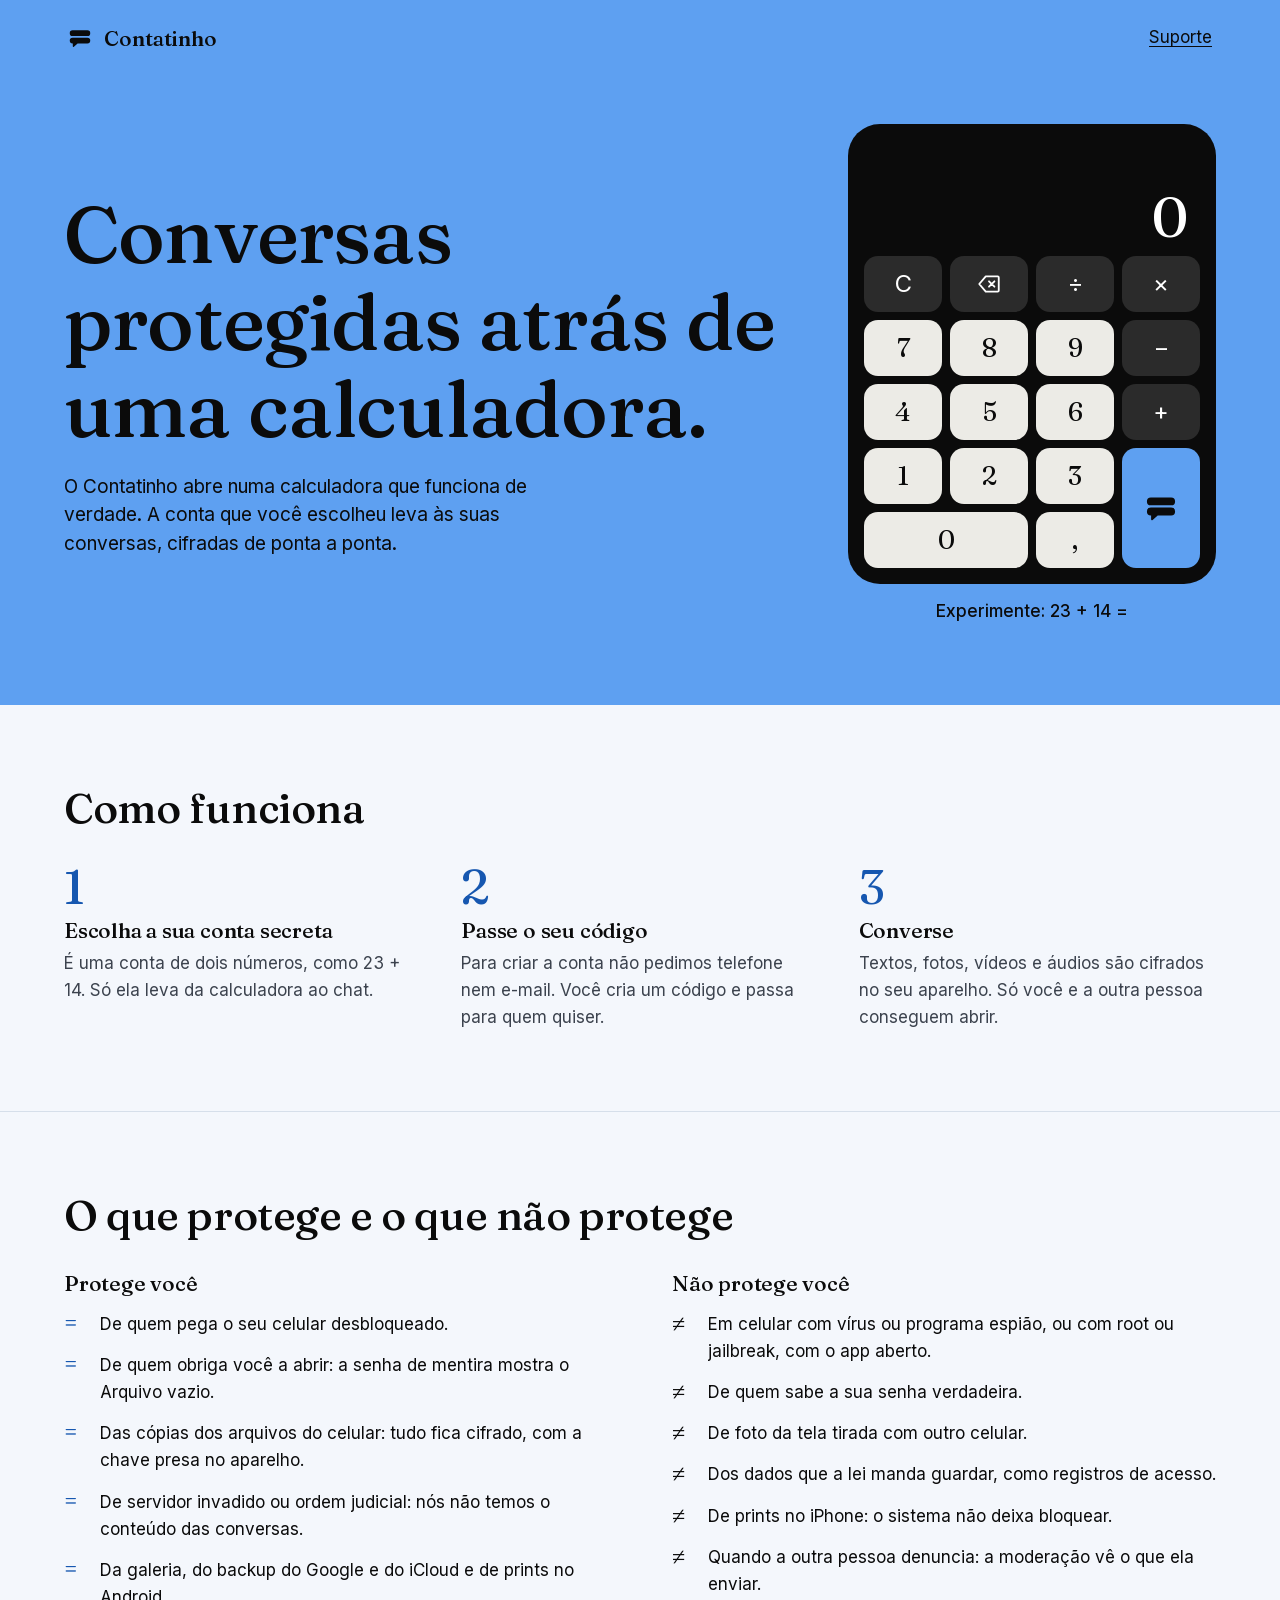
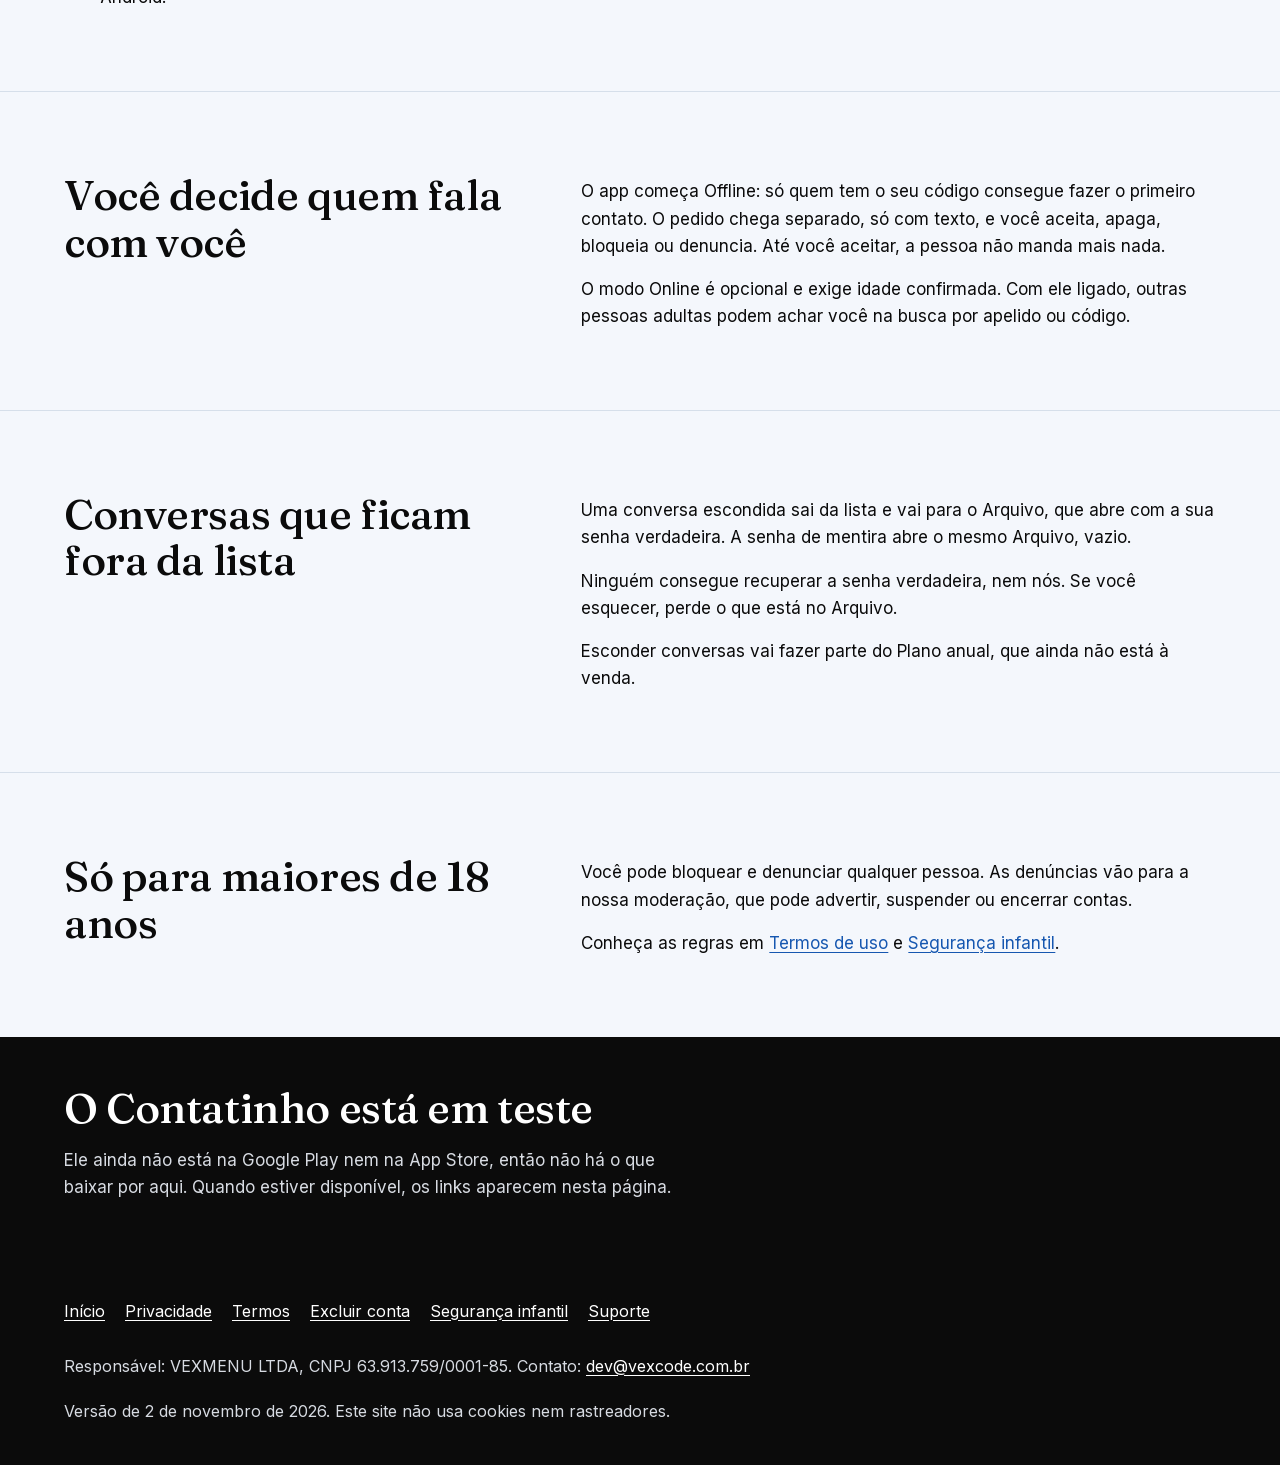
==== index.html @ 7e6dd8ae "Site do Contatinho" ====
<!doctype html>
<html lang="pt-BR">
<head>
<meta charset="utf-8">
<meta http-equiv="Content-Security-Policy" content="default-src 'none'; img-src 'self'; style-src 'self'; script-src 'self'; font-src 'self'; base-uri 'none'; form-action 'none'">
<meta name="viewport" content="width=device-width, initial-scale=1">
<title>Contatinho: conversas protegidas atrás de uma calculadora</title>
<meta name="description" content="App de mensagens para maiores de 18 anos, com criptografia de ponta a ponta, que abre numa calculadora. Em teste.">
<link rel="canonical" href="https://contatinho.app/">
<meta name="theme-color" content="#5ea0f1">
<link rel="icon" href="favicon.svg" type="image/svg+xml">
<link rel="apple-touch-icon" href="icone-180.png">
<link rel="stylesheet" href="estilo.css">
<script src="calculadora.js" defer></script>
</head>
<body>
<a class="pular" href="#conteudo">Pular para o conteúdo</a>
<header class="topo abertura">
<div class="miolo">
<a class="marca" href="index.html" aria-label="Contatinho, início"><svg viewBox="0 0 100 100" aria-hidden="true" focusable="false"><path fill="currentColor" d="M27 26h46a9 9 0 0 1 0 18H27a9 9 0 0 1 0-18Zm0 23h46a9 9 0 0 1 0 18H42.5L31 77c-1.900 1.700-3.500.800-3.500-1.500V67H27a9 9 0 0 1 0-18Z"/></svg><span>Contatinho</span></a>
<nav aria-label="Principal"><a href="suporte.html">Suporte</a></nav>
</div>
</header>
<main id="conteudo">
<section class="abertura">
  <div class="miolo abertura-grade">
    <div class="abertura-texto">
      <h1>Conversas protegidas atrás de uma calculadora.</h1>
      <p>O Contatinho abre numa calculadora que funciona de verdade. A conta que você escolheu leva às suas conversas, cifradas de ponta a ponta.</p>
    </div>
    <div>
      <div class="calc" data-calc role="group" aria-label="Calculadora de demonstração">
        <div class="calc-visor">
          <span class="calc-conta" aria-hidden="true"></span>
          <output aria-live="polite">0</output>
        </div>
        <div class="calc-teclas">
          <button class="tecla tecla--op" type="button" data-k="c" aria-label="Limpar">C</button>
          <button class="tecla tecla--op" type="button" data-k="apagar" aria-label="Apagar"><svg viewBox="0 0 24 24" aria-hidden="true" focusable="false"><path fill="none" stroke="currentColor" stroke-width="1.7" stroke-linejoin="round" stroke-linecap="round" d="M9 5h11a1 1 0 0 1 1 1v12a1 1 0 0 1-1 1H9l-6-7zM12 9.500l5 5M17 9.500l-5 5"/></svg></button>
          <button class="tecla tecla--op" type="button" data-k="/" aria-label="Dividir">÷</button>
          <button class="tecla tecla--op" type="button" data-k="*" aria-label="Multiplicar">×</button>
          <button class="tecla" type="button" data-k="7">7</button>
          <button class="tecla" type="button" data-k="8">8</button>
          <button class="tecla" type="button" data-k="9">9</button>
          <button class="tecla tecla--op" type="button" data-k="-" aria-label="Menos">−</button>
          <button class="tecla" type="button" data-k="4">4</button>
          <button class="tecla" type="button" data-k="5">5</button>
          <button class="tecla" type="button" data-k="6">6</button>
          <button class="tecla tecla--op" type="button" data-k="+" aria-label="Mais">+</button>
          <button class="tecla" type="button" data-k="1">1</button>
          <button class="tecla" type="button" data-k="2">2</button>
          <button class="tecla" type="button" data-k="3">3</button>
          <button class="tecla tecla--igual" type="button" data-k="=" aria-label="Igual"><svg viewBox="0 0 100 100" aria-hidden="true" focusable="false"><path fill="currentColor" d="M27 26h46a9 9 0 0 1 0 18H27a9 9 0 0 1 0-18Zm0 23h46a9 9 0 0 1 0 18H42.5L31 77c-1.900 1.700-3.500.800-3.500-1.500V67H27a9 9 0 0 1 0-18Z"/></svg></button>
          <button class="tecla tecla--zero" type="button" data-k="0">0</button>
          <button class="tecla" type="button" data-k="." aria-label="Vírgula">,</button>
        </div>
        <div class="calc-aberta" hidden>
          <h2>Abriu.</h2>
          <p class="balao">A conta certa leva às conversas.</p>
          <p class="balao balao--cauda">No app, quem escolhe a conta é você.</p>
          <button class="botao-claro" type="button" data-voltar>Voltar à calculadora</button>
        </div>
      </div>
      <p class="calc-dica">Experimente: 23 + 14 =</p>
      <noscript><p class="calc-sem-js">A demonstração precisa de JavaScript. O resto do site funciona sem ele.</p></noscript>
    </div>
  </div>
</section>

<section class="secao" aria-labelledby="como">
  <div class="miolo">
    <h2 id="como">Como funciona</h2>
    <ol class="passos">
      <li><h3>Escolha a sua conta secreta</h3><p>É uma conta de dois números, como 23 + 14. Só ela leva da calculadora ao chat.</p></li>
      <li><h3>Passe o seu código</h3><p>Para criar a conta não pedimos telefone nem e-mail. Você cria um código e passa para quem quiser.</p></li>
      <li><h3>Converse</h3><p>Textos, fotos, vídeos e áudios são cifrados no seu aparelho. Só você e a outra pessoa conseguem abrir.</p></li>
    </ol>
  </div>
</section>

<section class="secao" aria-labelledby="protege">
  <div class="miolo">
    <h2 id="protege">O que protege e o que não protege</h2>
    <div class="sinais">
      <div>
        <h3>Protege você</h3>
        <ul>
          <li><span class="sinal" aria-hidden="true">=</span><span>De quem pega o seu celular desbloqueado.</span></li>
          <li><span class="sinal" aria-hidden="true">=</span><span>De quem obriga você a abrir: a senha de mentira mostra o Arquivo vazio.</span></li>
          <li><span class="sinal" aria-hidden="true">=</span><span>Das cópias dos arquivos do celular: tudo fica cifrado, com a chave presa no aparelho.</span></li>
          <li><span class="sinal" aria-hidden="true">=</span><span>De servidor invadido ou ordem judicial: nós não temos o conteúdo das conversas.</span></li>
          <li><span class="sinal" aria-hidden="true">=</span><span>Da galeria, do backup do Google e do iCloud e de prints no Android.</span></li>
        </ul>
      </div>
      <div class="nao">
        <h3>Não protege você</h3>
        <ul>
          <li><span class="sinal" aria-hidden="true">≠</span><span>Em celular com vírus ou programa espião, ou com root ou jailbreak, com o app aberto.</span></li>
          <li><span class="sinal" aria-hidden="true">≠</span><span>De quem sabe a sua senha verdadeira.</span></li>
          <li><span class="sinal" aria-hidden="true">≠</span><span>De foto da tela tirada com outro celular.</span></li>
          <li><span class="sinal" aria-hidden="true">≠</span><span>Dos dados que a lei manda guardar, como registros de acesso.</span></li>
          <li><span class="sinal" aria-hidden="true">≠</span><span>De prints no iPhone: o sistema não deixa bloquear.</span></li>
          <li><span class="sinal" aria-hidden="true">≠</span><span>Quando a outra pessoa denuncia: a moderação vê o que ela enviar.</span></li>
        </ul>
      </div>
    </div>
  </div>
</section>

<section class="secao secao--lado" aria-labelledby="quem">
  <div class="miolo">
    <h2 id="quem">Você decide quem fala com você</h2>
    <div class="secao-texto">
      <p>O app começa Offline: só quem tem o seu código consegue fazer o primeiro contato. O pedido chega separado, só com texto, e você aceita, apaga, bloqueia ou denuncia. Até você aceitar, a pessoa não manda mais nada.</p>
      <p>O modo Online é opcional e exige idade confirmada. Com ele ligado, outras pessoas adultas podem achar você na busca por apelido ou código.</p>
    </div>
  </div>
</section>

<section class="secao secao--lado" aria-labelledby="esconder">
  <div class="miolo">
    <h2 id="esconder">Conversas que ficam fora da lista</h2>
    <div class="secao-texto">
      <p>Uma conversa escondida sai da lista e vai para o Arquivo, que abre com a sua senha verdadeira. A senha de mentira abre o mesmo Arquivo, vazio.</p>
      <p>Ninguém consegue recuperar a senha verdadeira, nem nós. Se você esquecer, perde o que está no Arquivo.</p>
      <p>Esconder conversas vai fazer parte do Plano anual, que ainda não está à venda.</p>
    </div>
  </div>
</section>

<section class="secao secao--lado" aria-labelledby="idade">
  <div class="miolo">
    <h2 id="idade">Só para maiores de 18 anos</h2>
    <div class="secao-texto">
      <p>Você pode bloquear e denunciar qualquer pessoa. As denúncias vão para a nossa moderação, que pode advertir, suspender ou encerrar contas.</p>
      <p>Conheça as regras em <a href="termos.html">Termos de uso</a> e <a href="seguranca-infantil.html">Segurança infantil</a>.</p>
    </div>
  </div>
</section>

<section class="estado" aria-labelledby="pe">
  <div class="miolo">
    <h2 id="pe">O Contatinho está em teste</h2>
    <p>Ele ainda não está na Google Play nem na App Store, então não há o que baixar por aqui. Quando estiver disponível, os links aparecem nesta página.</p>
  </div>
</section>

</main>
<footer class="rodape">
<div class="miolo">
<ul>
<li><a href="index.html">Início</a></li>
<li><a href="privacidade.html">Privacidade</a></li>
<li><a href="termos.html">Termos</a></li>
<li><a href="excluir-conta.html">Excluir conta</a></li>
<li><a href="seguranca-infantil.html">Segurança infantil</a></li>
<li><a href="suporte.html">Suporte</a></li>
</ul>
<p>Responsável: VEXMENU LTDA, CNPJ 63.913.759/0001-85. Contato: <a href="mailto:dev@vexcode.com.br">dev@vexcode.com.br</a></p>
<p>Versão de 2 de novembro de 2026. Este site não usa cookies nem rastreadores.</p>
</div>
</footer>
</body>
</html>
---- estilo.css ----
/* Contatinho: identidade própria, nascida do logo "=" que também é balão de conversa. */
@font-face{font-family:"Inter";src:url("fontes/inter.woff2") format("woff2");font-weight:100 900;font-display:swap}
@font-face{font-family:"Fraunces";src:url("fontes/fraunces.woff2") format("woff2");font-weight:400 700;font-display:swap}

:root{
  --azul:#5ea0f1;
  --azul-fundo:#dceafb;
  --azul-link:#1657b0;
  --tinta:#0b0b0b;
  --tinta-2:#3c434e;
  --papel:#f4f7fc;
  --tecla:#ecebe6;
  --medida:40rem;
  --largura:72rem;
  --gutter:1rem;
  color-scheme:light;
}
@media (min-width:48rem){:root{--gutter:2rem}}

*{box-sizing:border-box}
html{-webkit-text-size-adjust:100%;scroll-behavior:smooth}
@media (prefers-reduced-motion:reduce){html{scroll-behavior:auto}}
body{margin:0;background:var(--papel);color:var(--tinta);font:400 1.0625rem/1.6 "Inter",system-ui,sans-serif;overflow-wrap:break-word}
h1,h2,h3{font-family:"Fraunces",Georgia,serif;font-weight:500;line-height:1.1;letter-spacing:-.01em;margin:0}
h1{font-size:clamp(2.5rem,6.2vw,5.25rem)}
h2{font-size:clamp(1.75rem,3.6vw,2.625rem)}
h3{font-size:1.3125rem;line-height:1.25}
p{margin:0}
a{color:var(--azul-link);text-underline-offset:.16em}
a:hover{color:var(--tinta)}
:focus-visible{outline:3px solid var(--tinta);outline-offset:2px;border-radius:4px}
.pular{position:absolute;left:var(--gutter);top:-4rem;background:var(--tinta);color:#fff;padding:.625rem 1rem;border-radius:8px;z-index:9}
.pular:focus{top:.5rem;color:#fff}
.miolo{width:100%;max-width:calc(var(--largura) + 2*var(--gutter));margin-inline:auto;padding-inline:var(--gutter)}

/* Topo */
.topo{padding-block:1rem}
.topo .miolo{display:flex;align-items:center;justify-content:space-between;gap:1rem}
.marca{display:inline-flex;align-items:center;gap:.5rem;color:inherit;text-decoration:none;font:500 1.3125rem/1 "Fraunces",Georgia,serif;min-height:44px}
.marca:hover{color:inherit}
.marca svg{width:2rem;height:2rem;flex:none;color:var(--azul)}
.abertura .marca svg{color:var(--tinta)}
.topo nav a{color:inherit;display:inline-flex;align-items:center;min-height:44px;padding-inline:.25rem}

/* Abertura */
.abertura{background:var(--azul)}
.abertura-grade{display:grid;gap:2rem;padding-block:1rem 3rem}
.abertura-texto{display:grid;gap:1.25rem;align-content:center}
.abertura-texto p{max-width:32rem;font-size:1.1875rem;line-height:1.5}
@media (min-width:60rem){
  .abertura-grade{grid-template-columns:minmax(0,1fr) 23rem;gap:4rem;padding-block:3rem 5rem}
}

/* Calculadora */
.calc{position:relative;width:100%;max-width:23rem;margin-inline:auto;background:var(--tinta);color:#fff;border-radius:2rem;padding:1rem;overflow:hidden}
.calc-visor{display:grid;justify-items:end;align-content:end;min-height:7.25rem;padding:.5rem .75rem}
.calc-conta{min-height:1.5rem;color:#b9c0cb;font-size:1rem}
.calc-visor output{font:400 3.5rem/1.1 "Fraunces",Georgia,serif;font-variant-numeric:lining-nums;max-width:100%;overflow:hidden;white-space:nowrap}
.calc-teclas{display:grid;grid-template-columns:repeat(4,1fr);gap:.5rem}
.tecla{appearance:none;border:0;border-radius:.875rem;min-height:3.5rem;background:var(--tecla);color:var(--tinta);font:400 1.625rem/1 "Fraunces",Georgia,serif;font-variant-numeric:lining-nums;cursor:pointer;touch-action:manipulation}
.tecla:hover{background:#fff}
.tecla:active{transform:scale(.96)}
.tecla--op{background:#2b2b2b;color:#fff;font:400 1.5rem/1 "Inter",sans-serif}
.tecla--op svg{width:1.625rem;height:1.625rem;display:block;margin-inline:auto}
.tecla--op:hover{background:#3a3a3a}
.tecla--zero{grid-column:span 2}
.tecla--igual{grid-column:4;grid-row:4/6;background:var(--azul);display:grid;place-items:center}
.tecla--igual:hover{background:#7ab2f5}
.tecla--igual svg{width:2.75rem;height:2.75rem}
.calc :focus-visible{outline-color:#fff}
.calc-dica{margin-top:.875rem;text-align:center;font-weight:500}
html:not(.com-js) .calc-dica{display:none}
.calc-sem-js{margin-top:.875rem;text-align:center}

.calc-aberta{position:absolute;inset:0;background:var(--tinta);padding:1.25rem;display:flex;flex-direction:column;justify-content:flex-end;gap:.75rem}
.calc-aberta[hidden]{display:none}
.calc-aberta h2{font-size:2.25rem;color:#fff;margin-bottom:auto}
.balao{background:var(--azul);color:var(--tinta);border-radius:1.625rem;padding:.875rem 1.25rem;font-weight:500;line-height:1.35}
.balao--cauda{position:relative;margin-bottom:.875rem}
.balao--cauda::after{content:"";position:absolute;left:1.5rem;bottom:-.8rem;width:1.5rem;height:1rem;background:var(--azul);clip-path:polygon(0 0,100% 0,0 100%)}
.botao-claro{appearance:none;border:0;border-radius:.875rem;min-height:3rem;background:#fff;color:var(--tinta);font:600 1rem/1 "Inter",sans-serif;cursor:pointer}
.calc-aberta:not([hidden]) .balao{animation:surgir .28s ease-out both}
.calc-aberta:not([hidden]) .balao + .balao{animation-delay:.09s}
@keyframes surgir{from{opacity:0;transform:translateY(.75rem) scale(.96)}}
@media (prefers-reduced-motion:reduce){.calc-aberta:not([hidden]) .balao{animation:none}}

/* Seções do início */
.secao{padding-block:3.5rem}
.secao + .secao{border-top:1px solid #d6dfea}
.secao h2{max-width:24ch}
.secao-texto{display:grid;gap:1rem;max-width:var(--medida);margin-top:1.25rem}
.passos{list-style:none;margin:2rem 0 0;padding:0;display:grid;gap:2rem;counter-reset:passo}
.passos li{counter-increment:passo;display:grid;gap:.375rem;align-content:start}
.passos li::before{content:counter(passo);font:400 3rem/1 "Fraunces",Georgia,serif;font-variant-numeric:lining-nums;color:var(--azul-link)}
.passos p{color:var(--tinta-2);max-width:30rem}
.sinais{display:grid;gap:2.5rem;margin-top:2rem}
.sinais ul{list-style:none;margin:.875rem 0 0;padding:0;display:grid;gap:.875rem}
.sinais li{display:grid;grid-template-columns:1.75rem 1fr;gap:.5rem}
.sinal{font:500 1.5rem/1.1 "Fraunces",Georgia,serif;color:var(--azul-link)}
.sinais .nao .sinal{color:var(--tinta)}
@media (min-width:48rem){
  .passos{grid-template-columns:repeat(3,1fr);gap:2.5rem}
  .sinais{grid-template-columns:repeat(2,1fr);gap:4rem}
  .secao{padding-block:5rem}
}
@media (min-width:60rem){
  .secao--lado .miolo{display:grid;grid-template-columns:minmax(0,5fr) minmax(0,7fr);gap:4rem;align-items:start}
  .secao--lado .secao-texto{margin-top:.375rem}
}
.estado{background:var(--tinta);color:#fff}
.estado .miolo{padding-block:3rem;display:grid;gap:1rem}
.estado p{max-width:var(--medida);color:#d7dbe2}

/* Documentos */
.doc{padding-block:1.5rem 4rem}
.doc-cabeca{display:grid;gap:1rem;max-width:var(--medida);margin-bottom:2rem}
.doc-cabeca h1{font-size:clamp(2.25rem,5vw,3.75rem)}
.doc-data{color:var(--tinta-2);font-size:1rem}
.rascunho{position:relative;background:var(--azul-fundo);border-radius:1.25rem;padding:1rem 1.25rem;margin-bottom:.875rem}
.rascunho::after{content:"";position:absolute;left:1.5rem;bottom:-.75rem;width:1.375rem;height:.875rem;background:var(--azul-fundo);clip-path:polygon(0 0,100% 0,0 100%)}
.doc-corpo{display:grid;gap:2rem}
.indice{font-size:1rem}
.indice ol{list-style:none;margin:.5rem 0 0;padding:0;display:grid;gap:.25rem}
.indice a{display:inline-flex;min-height:2rem;align-items:center}
.indice-titulo{font-weight:600}
.texto{max-width:var(--medida);min-width:0}
.texto h2{font-size:1.625rem;margin:2.5rem 0 .75rem;line-height:1.2;scroll-margin-top:1rem}
.texto h2:first-child{margin-top:0}
.texto h3{margin:1.5rem 0 .5rem}
.texto p,.texto ul,.texto ol,.texto table{margin:0 0 1rem}
.texto ul,.texto ol{padding-left:1.25rem}
.texto li{margin-bottom:.375rem}
table{width:100%;border-collapse:collapse;font-size:1rem}
th,td{text-align:left;vertical-align:top;padding:.625rem .75rem .625rem 0;border-bottom:1px solid #d6dfea}
th{font-weight:600}
@media (max-width:39.99rem){
  thead{position:absolute;width:1px;height:1px;overflow:hidden;clip-path:inset(50%)}
  tr{display:block;padding-block:.75rem;border-bottom:1px solid #d6dfea}
  td{display:block;border:0;padding:.125rem 0}
  td::before{content:attr(data-rotulo);display:block;font-size:.875rem;font-weight:600;color:var(--tinta-2)}
}
@media (min-width:60rem){
  .doc-corpo--indice{grid-template-columns:15rem minmax(0,1fr);gap:4rem;align-items:start}
  .indice{position:sticky;top:1.5rem}
}
.perguntas{display:grid;gap:.5rem;max-width:var(--medida)}
.perguntas details{background:#fff;border-radius:.875rem;padding:0 1rem}
.perguntas summary{cursor:pointer;font-weight:600;padding-block:.875rem;min-height:44px}
.perguntas details p{padding-bottom:1rem}

/* Rodapé */
.rodape{background:var(--tinta);color:#d7dbe2;padding-block:2.5rem;font-size:1rem}
.estado + .rodape{padding-top:0}
.rodape a{color:#fff}
.rodape .miolo{display:grid;gap:1.25rem}
.rodape ul{list-style:none;margin:0;padding:0;display:flex;flex-wrap:wrap;gap:.25rem 1.25rem}
.rodape li a{display:inline-flex;align-items:center;min-height:44px}
.rodape
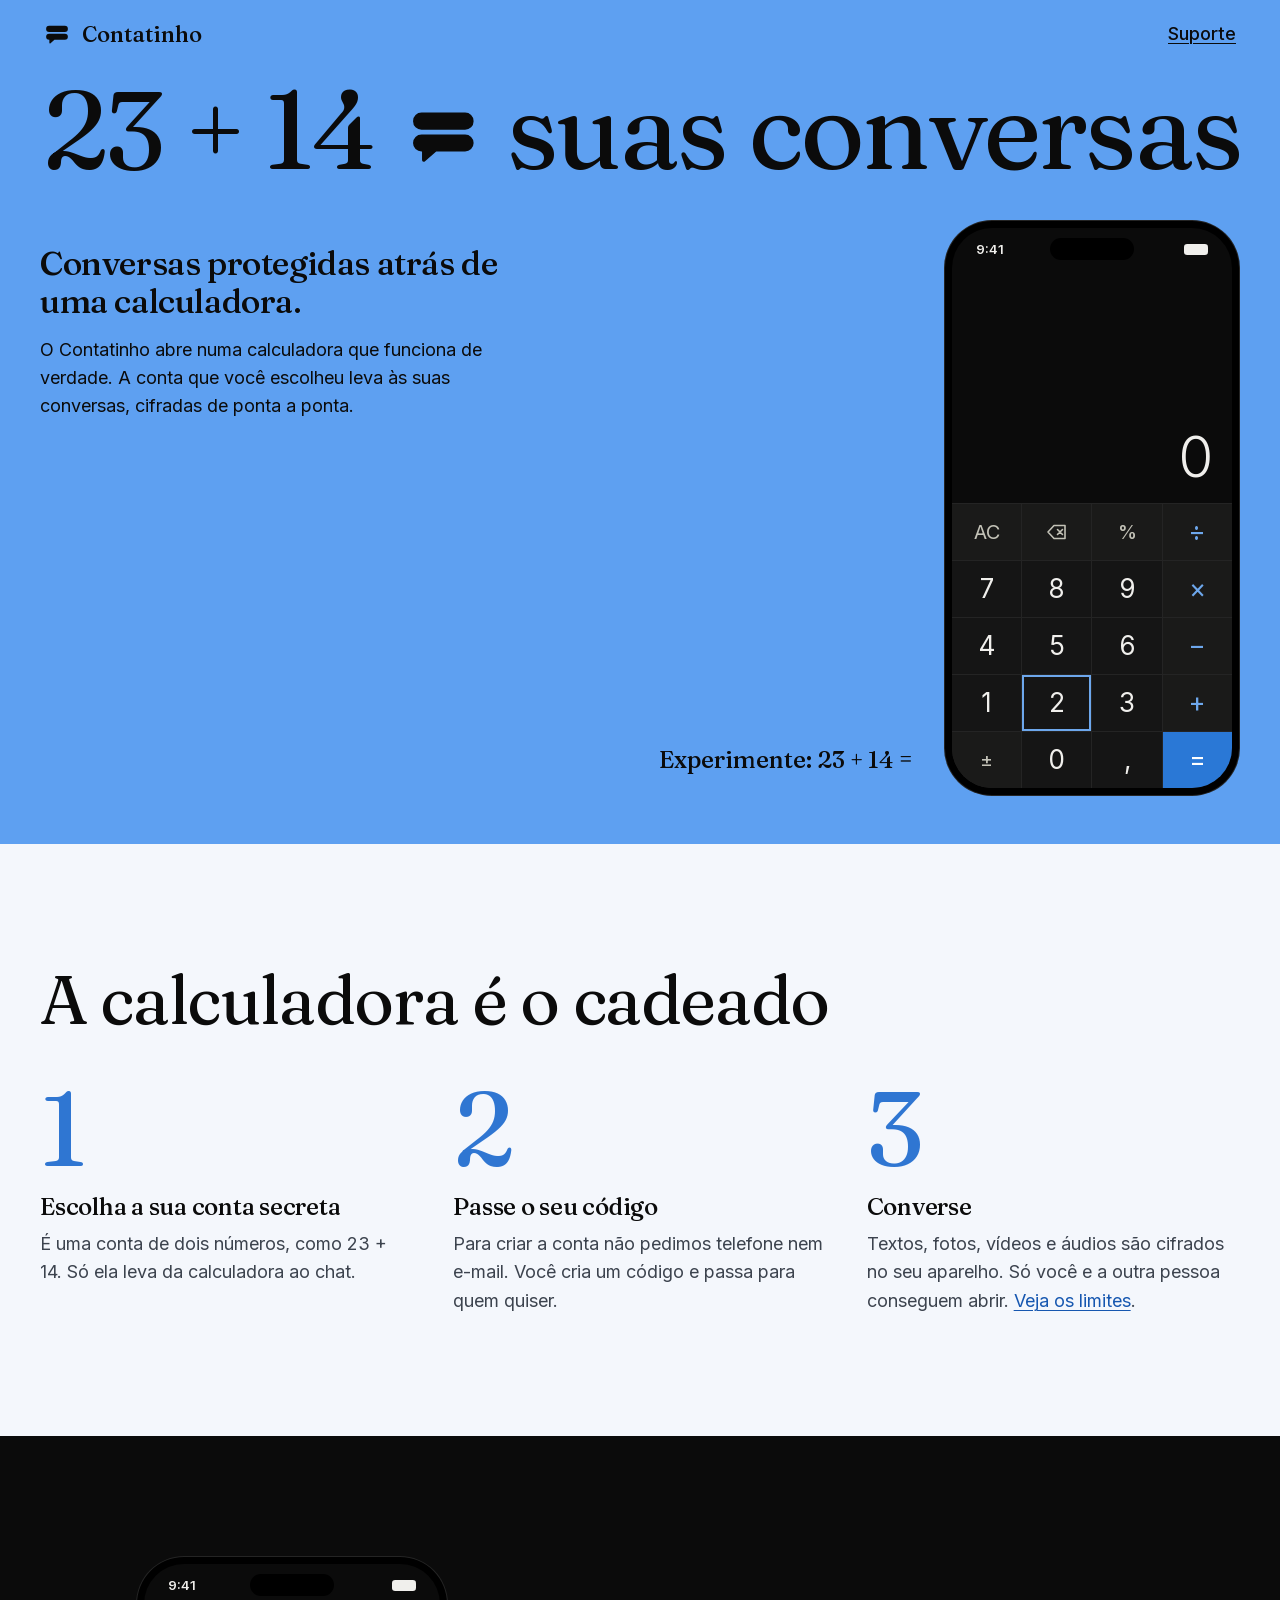
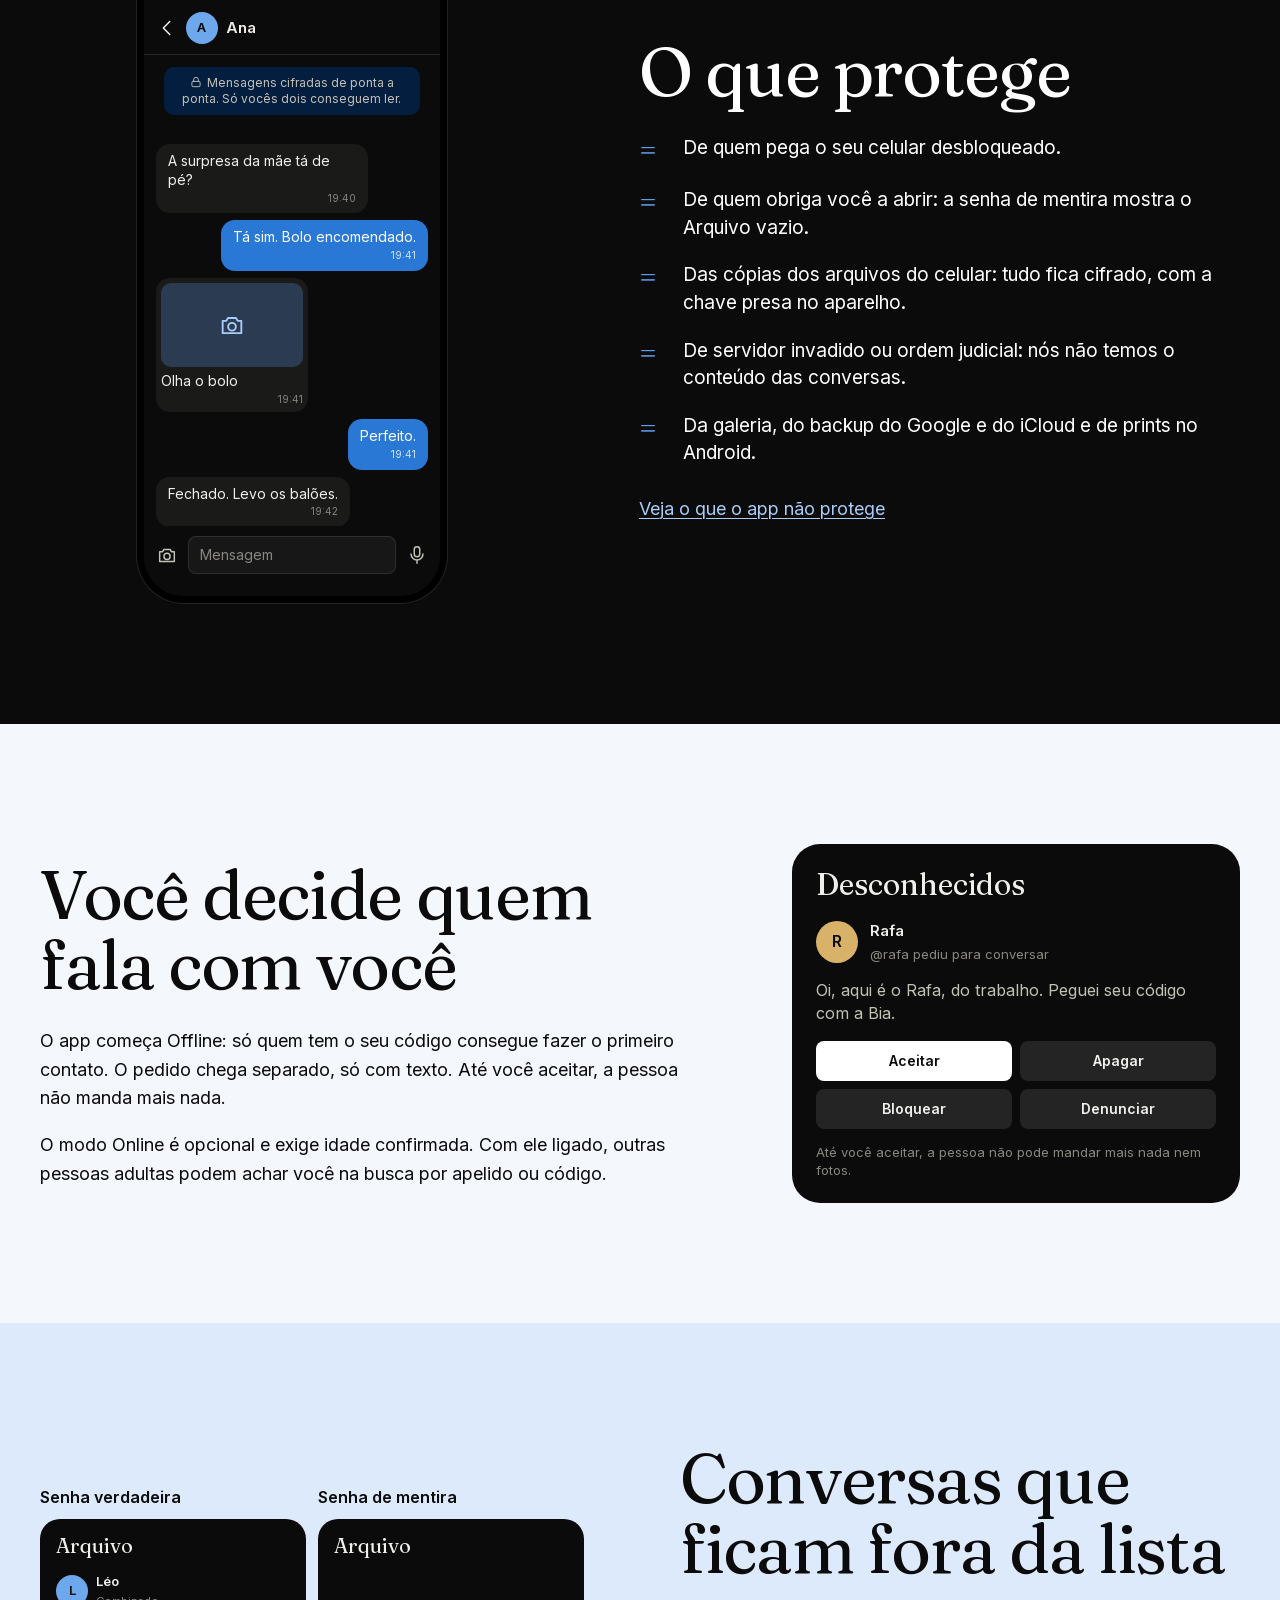
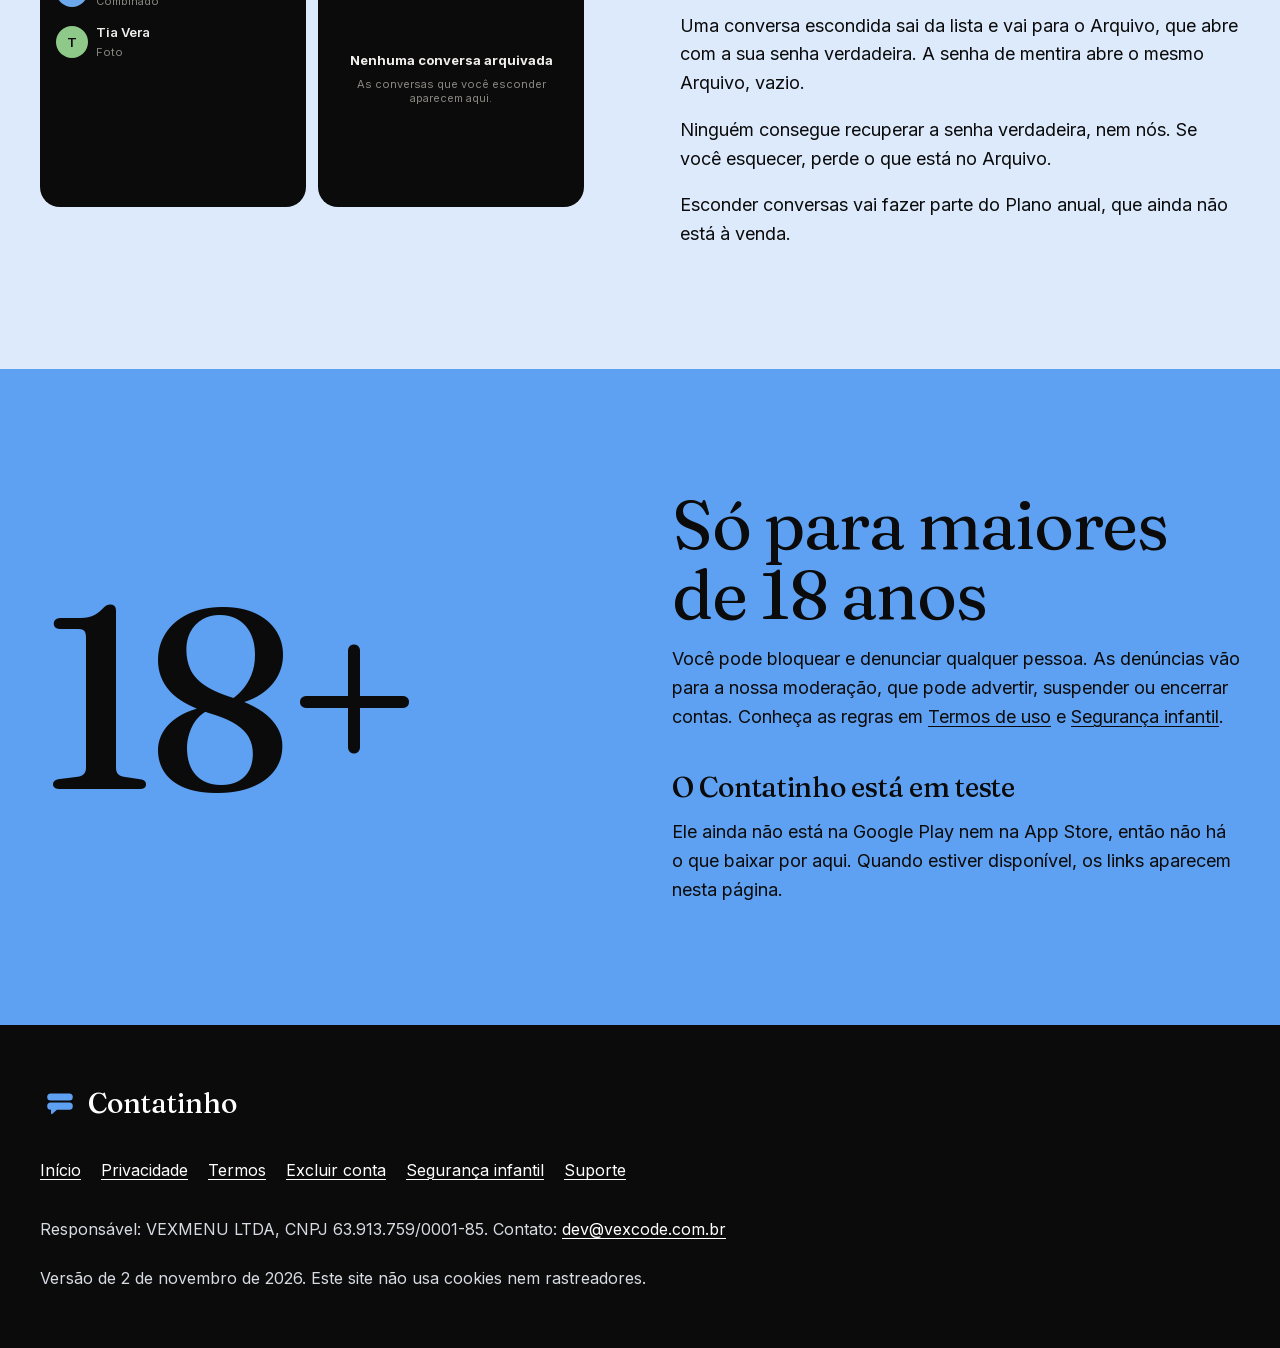
==== commit 6b50f801: "Design novo e início sem a coluna de limites (limites em Privacidade e Termos)" ====
--- a/index.html
+++ b/index.html
@@ -23,131 +23,169 @@
 </header>
 <main id="conteudo">
 <section class="abertura">
-  <div class="miolo abertura-grade">
-    <div class="abertura-texto">
-      <h1>Conversas protegidas atrás de uma calculadora.</h1>
-      <p>O Contatinho abre numa calculadora que funciona de verdade. A conta que você escolheu leva às suas conversas, cifradas de ponta a ponta.</p>
-    </div>
-    <div>
-      <div class="calc" data-calc role="group" aria-label="Calculadora de demonstração">
-        <div class="calc-visor">
-          <span class="calc-conta" aria-hidden="true"></span>
-          <output aria-live="polite">0</output>
-        </div>
-        <div class="calc-teclas">
-          <button class="tecla tecla--op" type="button" data-k="c" aria-label="Limpar">C</button>
-          <button class="tecla tecla--op" type="button" data-k="apagar" aria-label="Apagar"><svg viewBox="0 0 24 24" aria-hidden="true" focusable="false"><path fill="none" stroke="currentColor" stroke-width="1.7" stroke-linejoin="round" stroke-linecap="round" d="M9 5h11a1 1 0 0 1 1 1v12a1 1 0 0 1-1 1H9l-6-7zM12 9.500l5 5M17 9.500l-5 5"/></svg></button>
-          <button class="tecla tecla--op" type="button" data-k="/" aria-label="Dividir">÷</button>
-          <button class="tecla tecla--op" type="button" data-k="*" aria-label="Multiplicar">×</button>
-          <button class="tecla" type="button" data-k="7">7</button>
-          <button class="tecla" type="button" data-k="8">8</button>
-          <button class="tecla" type="button" data-k="9">9</button>
-          <button class="tecla tecla--op" type="button" data-k="-" aria-label="Menos">−</button>
-          <button class="tecla" type="button" data-k="4">4</button>
-          <button class="tecla" type="button" data-k="5">5</button>
-          <button class="tecla" type="button" data-k="6">6</button>
-          <button class="tecla tecla--op" type="button" data-k="+" aria-label="Mais">+</button>
-          <button class="tecla" type="button" data-k="1">1</button>
-          <button class="tecla" type="button" data-k="2">2</button>
-          <button class="tecla" type="button" data-k="3">3</button>
-          <button class="tecla tecla--igual" type="button" data-k="=" aria-label="Igual"><svg viewBox="0 0 100 100" aria-hidden="true" focusable="false"><path fill="currentColor" d="M27 26h46a9 9 0 0 1 0 18H27a9 9 0 0 1 0-18Zm0 23h46a9 9 0 0 1 0 18H42.5L31 77c-1.900 1.700-3.500.800-3.500-1.500V67H27a9 9 0 0 1 0-18Z"/></svg></button>
-          <button class="tecla tecla--zero" type="button" data-k="0">0</button>
-          <button class="tecla" type="button" data-k="." aria-label="Vírgula">,</button>
-        </div>
-        <div class="calc-aberta" hidden>
-          <h2>Abriu.</h2>
-          <p class="balao">A conta certa leva às conversas.</p>
-          <p class="balao balao--cauda">No app, quem escolhe a conta é você.</p>
-          <button class="botao-claro" type="button" data-voltar>Voltar à calculadora</button>
-        </div>
-      </div>
-      <p class="calc-dica">Experimente: 23 + 14 =</p>
-      <noscript><p class="calc-sem-js">A demonstração precisa de JavaScript. O resto do site funciona sem ele.</p></noscript>
+  <div class="miolo">
+    <p class="conta" aria-hidden="true"><span class="conta-a">23 + 14</span> <span class="conta-b"><span class="conta-igual"><svg viewBox="0 0 100 100" aria-hidden="true" focusable="false"><path fill="currentColor" d="M27 26h46a9 9 0 0 1 0 18H27a9 9 0 0 1 0-18Zm0 23h46a9 9 0 0 1 0 18H42.5L31 77c-1.900 1.700-3.500.800-3.500-1.500V67H27a9 9 0 0 1 0-18Z"/></svg></span> suas</span> <span class="conta-c">conversas</span></p>
+    <div class="abertura-grade">
+      <div class="abertura-texto">
+        <h1>Conversas protegidas atrás de uma calculadora.</h1>
+        <p>O Contatinho abre numa calculadora que funciona de verdade. A conta que você escolheu leva às suas conversas, cifradas de ponta a ponta.</p>
+      </div>
+      <div class="palco">
+        <div class="celular" data-calc data-aberto="0">
+          <div class="celular-tela">
+            <div class="status" aria-hidden="true"><span>9:41</span><span class="status-ilha"></span><span class="status-sinal"></span></div>
+            <div class="tela tela--calc" role="group" aria-label="Calculadora de demonstração">
+              <div class="visor">
+                <span class="visor-conta" aria-hidden="true"></span>
+                <output aria-live="polite">0</output>
+              </div>
+              <div class="teclado">
+                <button class="tecla tecla--fn" type="button" data-k="ac" aria-label="Limpar">AC</button>
+                <button class="tecla tecla--fn" type="button" data-k="apagar" aria-label="Apagar"><svg viewBox="0 0 24 24" fill="none" stroke="currentColor" stroke-width="1.6" stroke-linecap="round" stroke-linejoin="round" aria-hidden="true" focusable="false"><path d="M9 5.5h11v13H9l-6-6.5zM12.5 9.5l5 5M17.5 9.5l-5 5"/></svg></button>
+                <button class="tecla tecla--fn" type="button" data-k="%" aria-label="Porcentagem">%</button>
+                <button class="tecla tecla--op" type="button" data-k="/" aria-label="Dividir">÷</button>
+                <button class="tecla" type="button" data-k="7">7</button>
+                <button class="tecla" type="button" data-k="8">8</button>
+                <button class="tecla" type="button" data-k="9">9</button>
+                <button class="tecla tecla--op" type="button" data-k="*" aria-label="Multiplicar">×</button>
+                <button class="tecla" type="button" data-k="4">4</button>
+                <button class="tecla" type="button" data-k="5">5</button>
+                <button class="tecla" type="button" data-k="6">6</button>
+                <button class="tecla tecla--op" type="button" data-k="-" aria-label="Menos">−</button>
+                <button class="tecla" type="button" data-k="1">1</button>
+                <button class="tecla" type="button" data-k="2">2</button>
+                <button class="tecla" type="button" data-k="3">3</button>
+                <button class="tecla tecla--op" type="button" data-k="+" aria-label="Mais">+</button>
+                <button class="tecla tecla--fn" type="button" data-k="sinal" aria-label="Trocar o sinal">±</button>
+                <button class="tecla" type="button" data-k="0">0</button>
+                <button class="tecla" type="button" data-k="." aria-label="Vírgula">,</button>
+                <button class="tecla tecla--igual" type="button" data-k="=" aria-label="Igual">=</button>
+              </div>
+            </div>
+            <div class="tela tela--app" aria-hidden="true" inert>
+              <div class="app-topo"><span class="app-titulo">Conversas</span><span class="app-chip">Offline</span></div>
+              <ul class="app-lista">
+                <li><span class="avatar avatar--a">A</span><span class="linha"><b>Ana</b><small>A surpresa da mãe tá de pé?</small></span><span class="meta"><small>19:42</small><i>2</i></span></li>
+                <li><span class="avatar avatar--b">B</span><span class="linha"><b>Bruno</b><small>Mandei o orçamento</small></span><span class="meta"><small>18:10</small></span></li>
+                <li><span class="avatar avatar--c">M</span><span class="linha"><b>Mãe</b><small>Foto</small></span><span class="meta"><small>17:03</small></span></li>
+                <li><span class="avatar avatar--e">C</span><span class="linha"><b>Carla</b><small>Áudio de 0:14</small></span><span class="meta"><small>Ontem</small></span></li>
+                <li><span class="avatar avatar--b">P</span><span class="linha"><b>Pedro</b><small>Valeu!</small></span><span class="meta"><small>Ontem</small></span></li>
+                <li><span class="avatar avatar--d"><svg viewBox="0 0 24 24" fill="none" stroke="currentColor" stroke-width="1.6" stroke-linecap="round" stroke-linejoin="round" aria-hidden="true" focusable="false"><path d="M3 5h18v4H3zM5 9v10h14V9M10 13h4"/></svg></span><span class="linha"><b>Arquivo</b></span></li>
+              </ul>
+              <div class="app-abas"><span class="ativa"><svg viewBox="0 0 24 24" fill="none" stroke="currentColor" stroke-width="1.6" stroke-linecap="round" stroke-linejoin="round" aria-hidden="true" focusable="false"><path d="M4 5h16v11H9l-5 4z"/></svg>Conversas</span><span><svg viewBox="0 0 24 24" fill="none" stroke="currentColor" stroke-width="1.6" stroke-linecap="round" stroke-linejoin="round" aria-hidden="true" focusable="false"><circle cx="12" cy="8" r="4"/><path d="M4 21c0-4 4-6 8-6s8 2 8 6"/></svg>Desconhecidos</span><span><svg viewBox="0 0 24 24" fill="none" stroke="currentColor" stroke-width="1.6" stroke-linecap="round" stroke-linejoin="round" aria-hidden="true" focusable="false"><path d="M4 7h9M17 7h3M4 17h3M11 17h9"/><circle cx="15" cy="7" r="2"/><circle cx="9" cy="17" r="2"/></svg>Ajustes</span></div>
+            </div>
+          </div>
+        </div>
+        <p class="legenda" data-legenda aria-live="polite">Experimente: 23 + 14 =</p>
+        <button class="botao" type="button" data-voltar hidden>Voltar à calculadora</button>
+        <noscript><p class="legenda">A demonstração precisa de JavaScript. O resto do site funciona sem ele.</p></noscript>
+      </div>
     </div>
   </div>
 </section>
 
 <section class="secao" aria-labelledby="como">
   <div class="miolo">
-    <h2 id="como">Como funciona</h2>
+    <h2 id="como" class="titulo-grande">A calculadora é o cadeado</h2>
     <ol class="passos">
       <li><h3>Escolha a sua conta secreta</h3><p>É uma conta de dois números, como 23 + 14. Só ela leva da calculadora ao chat.</p></li>
       <li><h3>Passe o seu código</h3><p>Para criar a conta não pedimos telefone nem e-mail. Você cria um código e passa para quem quiser.</p></li>
-      <li><h3>Converse</h3><p>Textos, fotos, vídeos e áudios são cifrados no seu aparelho. Só você e a outra pessoa conseguem abrir.</p></li>
+      <li><h3>Converse</h3><p>Textos, fotos, vídeos e áudios são cifrados no seu aparelho. Só você e a outra pessoa conseguem abrir. <a href="privacidade.html#limites">Veja os limites</a>.</p></li>
     </ol>
   </div>
 </section>
 
-<section class="secao" aria-labelledby="protege">
-  <div class="miolo">
-    <h2 id="protege">O que protege e o que não protege</h2>
-    <div class="sinais">
-      <div>
-        <h3>Protege você</h3>
-        <ul>
-          <li><span class="sinal" aria-hidden="true">=</span><span>De quem pega o seu celular desbloqueado.</span></li>
-          <li><span class="sinal" aria-hidden="true">=</span><span>De quem obriga você a abrir: a senha de mentira mostra o Arquivo vazio.</span></li>
-          <li><span class="sinal" aria-hidden="true">=</span><span>Das cópias dos arquivos do celular: tudo fica cifrado, com a chave presa no aparelho.</span></li>
-          <li><span class="sinal" aria-hidden="true">=</span><span>De servidor invadido ou ordem judicial: nós não temos o conteúdo das conversas.</span></li>
-          <li><span class="sinal" aria-hidden="true">=</span><span>Da galeria, do backup do Google e do iCloud e de prints no Android.</span></li>
-        </ul>
-      </div>
-      <div class="nao">
-        <h3>Não protege você</h3>
-        <ul>
-          <li><span class="sinal" aria-hidden="true">≠</span><span>Em celular com vírus ou programa espião, ou com root ou jailbreak, com o app aberto.</span></li>
-          <li><span class="sinal" aria-hidden="true">≠</span><span>De quem sabe a sua senha verdadeira.</span></li>
-          <li><span class="sinal" aria-hidden="true">≠</span><span>De foto da tela tirada com outro celular.</span></li>
-          <li><span class="sinal" aria-hidden="true">≠</span><span>Dos dados que a lei manda guardar, como registros de acesso.</span></li>
-          <li><span class="sinal" aria-hidden="true">≠</span><span>De prints no iPhone: o sistema não deixa bloquear.</span></li>
-          <li><span class="sinal" aria-hidden="true">≠</span><span>Quando a outra pessoa denuncia: a moderação vê o que ela enviar.</span></li>
-        </ul>
-      </div>
-    </div>
-  </div>
-</section>
-
-<section class="secao secao--lado" aria-labelledby="quem">
-  <div class="miolo">
-    <h2 id="quem">Você decide quem fala com você</h2>
-    <div class="secao-texto">
-      <p>O app começa Offline: só quem tem o seu código consegue fazer o primeiro contato. O pedido chega separado, só com texto, e você aceita, apaga, bloqueia ou denuncia. Até você aceitar, a pessoa não manda mais nada.</p>
+<section class="faixa faixa--tinta" aria-labelledby="protege">
+  <div class="miolo faixa-grade">
+    <div class="celular celular--conversa" role="img" aria-label="Tela de uma conversa no app, com o aviso de mensagens cifradas de ponta a ponta">
+      <div class="celular-tela" aria-hidden="true">
+        <div class="status"><span>9:41</span><span class="status-ilha"></span><span class="status-sinal"></span></div>
+        <div class="conversa-topo"><svg viewBox="0 0 24 24" fill="none" stroke="currentColor" stroke-width="1.6" stroke-linecap="round" stroke-linejoin="round" aria-hidden="true" focusable="false"><path d="M15 5l-7 7 7 7"/></svg><span class="avatar avatar--a">A</span><b>Ana</b></div>
+        <div class="conversa-corpo">
+          <p class="conversa-aviso"><svg viewBox="0 0 24 24" fill="none" stroke="currentColor" stroke-width="1.6" stroke-linecap="round" stroke-linejoin="round" aria-hidden="true" focusable="false"><rect x="5" y="11" width="14" height="9" rx="2"/><path d="M8 11V8a4 4 0 0 1 8 0v3"/></svg>Mensagens cifradas de ponta a ponta. Só vocês dois conseguem ler.</p>
+          <p class="fala">A surpresa da mãe tá de pé?<small>19:40</small></p>
+          <p class="fala fala--minha">Tá sim. Bolo encomendado.<small>19:41</small></p>
+          <p class="fala fala--foto"><span class="fala-foto" aria-hidden="true"><svg viewBox="0 0 24 24" fill="none" stroke="currentColor" stroke-width="1.6" stroke-linecap="round" stroke-linejoin="round" aria-hidden="true" focusable="false"><path d="M4 8.5h3l1.6-2.5h6.8L17 8.5h3V19H4z"/><circle cx="12" cy="13.500" r="3.300"/></svg></span>Olha o bolo<small>19:41</small></p>
+          <p class="fala fala--minha">Perfeito.<small>19:41</small></p>
+          <p class="fala">Fechado. Levo os balões.<small>19:42</small></p>
+        </div>
+        <div class="conversa-compor"><svg viewBox="0 0 24 24" fill="none" stroke="currentColor" stroke-width="1.6" stroke-linecap="round" stroke-linejoin="round" aria-hidden="true" focusable="false"><path d="M4 8.5h3l1.6-2.5h6.8L17 8.5h3V19H4z"/><circle cx="12" cy="13.500" r="3.300"/></svg><span>Mensagem</span><svg viewBox="0 0 24 24" fill="none" stroke="currentColor" stroke-width="1.6" stroke-linecap="round" stroke-linejoin="round" aria-hidden="true" focusable="false"><rect x="9" y="3" width="6" height="11" rx="3"/><path d="M5.500 11a6.500 6.500 0 0 0 13 0M12 17.500V21"/></svg></div>
+      </div>
+    </div>
+    <div class="faixa-texto">
+      <h2 id="protege" class="titulo-grande">O que protege</h2>
+      <ul class="sinais">
+        <li><span class="sinal" aria-hidden="true">=</span><span>De quem pega o seu celular desbloqueado.</span></li>
+        <li><span class="sinal" aria-hidden="true">=</span><span>De quem obriga você a abrir: a senha de mentira mostra o Arquivo vazio.</span></li>
+        <li><span class="sinal" aria-hidden="true">=</span><span>Das cópias dos arquivos do celular: tudo fica cifrado, com a chave presa no aparelho.</span></li>
+        <li><span class="sinal" aria-hidden="true">=</span><span>De servidor invadido ou ordem judicial: nós não temos o conteúdo das conversas.</span></li>
+        <li><span class="sinal" aria-hidden="true">=</span><span>Da galeria, do backup do Google e do iCloud e de prints no Android.</span></li>
+      </ul>
+      <p><a href="privacidade.html#limites">Veja o que o app não protege</a></p>
+    </div>
+  </div>
+</section>
+
+<section class="secao" aria-labelledby="quem">
+  <div class="miolo dupla">
+    <div class="dupla-texto">
+      <h2 id="quem" class="titulo-grande">Você decide quem fala com você</h2>
+      <p>O app começa Offline: só quem tem o seu código consegue fazer o primeiro contato. O pedido chega separado, só com texto. Até você aceitar, a pessoa não manda mais nada.</p>
       <p>O modo Online é opcional e exige idade confirmada. Com ele ligado, outras pessoas adultas podem achar você na busca por apelido ou código.</p>
     </div>
-  </div>
-</section>
-
-<section class="secao secao--lado" aria-labelledby="esconder">
-  <div class="miolo">
-    <h2 id="esconder">Conversas que ficam fora da lista</h2>
-    <div class="secao-texto">
+    <div class="pedido" role="img" aria-label="Um pedido de contato, com as opções aceitar, apagar, bloquear e denunciar">
+      <div aria-hidden="true">
+        <p class="app-titulo pedido-titulo">Desconhecidos</p>
+        <div class="pedido-topo"><span class="avatar avatar--b">R</span><span class="linha"><b>Rafa</b><small>@rafa pediu para conversar</small></span></div>
+        <p class="pedido-texto">Oi, aqui é o Rafa, do trabalho. Peguei seu código com a Bia.</p>
+        <div class="pedido-acoes"><span class="pedido-aceitar">Aceitar</span><span>Apagar</span><span>Bloquear</span><span>Denunciar</span></div>
+        <p class="pedido-nota">Até você aceitar, a pessoa não pode mandar mais nada nem fotos.</p>
+      </div>
+    </div>
+  </div>
+</section>
+
+<section class="faixa faixa--ceu" aria-labelledby="esconder">
+  <div class="miolo dupla dupla--invertida">
+    <div class="dupla-texto">
+      <h2 id="esconder" class="titulo-grande">Conversas que ficam fora da lista</h2>
       <p>Uma conversa escondida sai da lista e vai para o Arquivo, que abre com a sua senha verdadeira. A senha de mentira abre o mesmo Arquivo, vazio.</p>
       <p>Ninguém consegue recuperar a senha verdadeira, nem nós. Se você esquecer, perde o que está no Arquivo.</p>
       <p>Esconder conversas vai fazer parte do Plano anual, que ainda não está à venda.</p>
     </div>
-  </div>
-</section>
-
-<section class="secao secao--lado" aria-labelledby="idade">
-  <div class="miolo">
-    <h2 id="idade">Só para maiores de 18 anos</h2>
-    <div class="secao-texto">
-      <p>Você pode bloquear e denunciar qualquer pessoa. As denúncias vão para a nossa moderação, que pode advertir, suspender ou encerrar contas.</p>
-      <p>Conheça as regras em <a href="termos.html">Termos de uso</a> e <a href="seguranca-infantil.html">Segurança infantil</a>.</p>
-    </div>
-  </div>
-</section>
-
-<section class="estado" aria-labelledby="pe">
-  <div class="miolo">
-    <h2 id="pe">O Contatinho está em teste</h2>
-    <p>Ele ainda não está na Google Play nem na App Store, então não há o que baixar por aqui. Quando estiver disponível, os links aparecem nesta página.</p>
+    <div class="senhas" role="img" aria-label="Duas telas do Arquivo: a senha verdadeira mostra as conversas escondidas e a senha de mentira mostra o Arquivo vazio">
+      <div class="senha" aria-hidden="true">
+        <p class="senha-rotulo">Senha verdadeira</p>
+        <div class="senha-tela"><span class="app-titulo">Arquivo</span>
+          <ul class="app-lista"><li><span class="avatar avatar--a">L</span><span class="linha"><b>Léo</b><small>Combinado</small></span></li><li><span class="avatar avatar--c">T</span><span class="linha"><b>Tia Vera</b><small>Foto</small></span></li></ul>
+        </div>
+      </div>
+      <div class="senha" aria-hidden="true">
+        <p class="senha-rotulo">Senha de mentira</p>
+        <div class="senha-tela"><span class="app-titulo">Arquivo</span>
+          <div class="senha-vazia"><b>Nenhuma conversa arquivada</b><small>As conversas que você esconder aparecem aqui.</small></div>
+        </div>
+      </div>
+    </div>
+  </div>
+</section>
+
+<section class="fecho" aria-labelledby="idade">
+  <div class="miolo fecho-grade">
+    <p class="fecho-numero" aria-hidden="true">18+</p>
+    <div class="fecho-texto">
+      <h2 id="idade" class="titulo-grande">Só para maiores de 18 anos</h2>
+      <p>Você pode bloquear e denunciar qualquer pessoa. As denúncias vão para a nossa moderação, que pode advertir, suspender ou encerrar contas. Conheça as regras em <a href="termos.html">Termos de uso</a> e <a href="seguranca-infantil.html">Segurança infantil</a>.</p>
+      <h2 class="fecho-estado">O Contatinho está em teste</h2>
+      <p>Ele ainda não está na Google Play nem na App Store, então não há o que baixar por aqui. Quando estiver disponível, os links aparecem nesta página.</p>
+    </div>
   </div>
 </section>
 
 </main>
 <footer class="rodape">
 <div class="miolo">
+<a class="marca" href="index.html" aria-label="Contatinho, início"><svg viewBox="0 0 100 100" aria-hidden="true" focusable="false"><path fill="currentColor" d="M27 26h46a9 9 0 0 1 0 18H27a9 9 0 0 1 0-18Zm0 23h46a9 9 0 0 1 0 18H42.5L31 77c-1.900 1.700-3.500.800-3.500-1.500V67H27a9 9 0 0 1 0-18Z"/></svg><span>Contatinho</span></a>
 <ul>
 <li><a href="index.html">Início</a></li>
 <li><a href="privacidade.html">Privacidade</a></li>
--- a/estilo.css
+++ b/estilo.css
@@ -11,112 +11,206 @@
   --papel:#f4f7fc;
   --tecla:#ecebe6;
   --medida:40rem;
-  --largura:72rem;
-  --gutter:1rem;
+  --largura:76rem;
+  --gutter:1.25rem;
+  --ritmo:5.5rem;
+  --tam-conta:clamp(4.25rem,20vw,6rem);
+  --tam-titulo:clamp(2.5rem,5.4vw,4.25rem);
   color-scheme:light;
 }
-@media (min-width:48rem){:root{--gutter:2rem}}
+@media (min-width:48rem){:root{--gutter:2.5rem;--ritmo:7.5rem}}
+@media (min-width:60rem){:root{--tam-conta:min(8.6vw,7.25rem)}}
 
 *{box-sizing:border-box}
 html{-webkit-text-size-adjust:100%;scroll-behavior:smooth}
 @media (prefers-reduced-motion:reduce){html{scroll-behavior:auto}}
-body{margin:0;background:var(--papel);color:var(--tinta);font:400 1.0625rem/1.6 "Inter",system-ui,sans-serif;overflow-wrap:break-word}
+body{margin:0;min-height:100vh;display:flex;flex-direction:column;background:var(--papel);color:var(--tinta);font:400 1.125rem/1.6 "Inter",system-ui,sans-serif;overflow-wrap:break-word}
 h1,h2,h3{font-family:"Fraunces",Georgia,serif;font-weight:500;line-height:1.1;letter-spacing:-.01em;margin:0}
 h1{font-size:clamp(2.5rem,6.2vw,5.25rem)}
 h2{font-size:clamp(1.75rem,3.6vw,2.625rem)}
 h3{font-size:1.3125rem;line-height:1.25}
 p{margin:0}
-a{color:var(--azul-link);text-underline-offset:.16em}
-a:hover{color:var(--tinta)}
+a{color:var(--azul-link);text-decoration-thickness:1px;text-underline-offset:.18em;transition:text-decoration-thickness .12s ease}
+a:hover{color:var(--tinta);text-decoration-thickness:2px}
 :focus-visible{outline:3px solid var(--tinta);outline-offset:2px;border-radius:4px}
 .pular{position:absolute;left:var(--gutter);top:-4rem;background:var(--tinta);color:#fff;padding:.625rem 1rem;border-radius:8px;z-index:9}
 .pular:focus{top:.5rem;color:#fff}
 .miolo{width:100%;max-width:calc(var(--largura) + 2*var(--gutter));margin-inline:auto;padding-inline:var(--gutter)}
 
 /* Topo */
-.topo{padding-block:1rem}
+.topo{padding-block:.75rem}
 .topo .miolo{display:flex;align-items:center;justify-content:space-between;gap:1rem}
-.marca{display:inline-flex;align-items:center;gap:.5rem;color:inherit;text-decoration:none;font:500 1.3125rem/1 "Fraunces",Georgia,serif;min-height:44px}
+.marca{display:inline-flex;align-items:center;gap:.5rem;color:inherit;text-decoration:none;font:500 1.375rem/1 "Fraunces",Georgia,serif;min-height:44px}
 .marca:hover{color:inherit}
-.marca svg{width:2rem;height:2rem;flex:none;color:var(--azul)}
-.abertura .marca svg{color:var(--tinta)}
-.topo nav a{color:inherit;display:inline-flex;align-items:center;min-height:44px;padding-inline:.25rem}
-
-/* Abertura */
-.abertura{background:var(--azul)}
-.abertura-grade{display:grid;gap:2rem;padding-block:1rem 3rem}
-.abertura-texto{display:grid;gap:1.25rem;align-content:center}
-.abertura-texto p{max-width:32rem;font-size:1.1875rem;line-height:1.5}
+.marca svg{width:2.125rem;height:2.125rem;flex:none}
+.topo nav a{color:inherit;display:inline-flex;align-items:center;min-height:44px;padding-inline:.25rem;font-weight:500}
+
+/* Abertura: a conta atravessa a tela, alinhada à direita como o visor de uma calculadora */
+.abertura{background:var(--azul);color:var(--tinta);display:flow-root}
+.abertura a{color:inherit}
+.conta{font:400 var(--tam-conta)/.98 "Fraunces",Georgia,serif;letter-spacing:-.025em;text-align:right;margin:1.25rem 0 2rem}
+.conta span{white-space:nowrap}
+.conta-a,.conta-b,.conta-c{display:block}
+.conta-igual{display:inline-block;width:.86em;height:.86em;vertical-align:-.12em;margin-right:-.06em}
+.conta-igual svg{width:100%;height:100%;display:block;transform-origin:left center;animation:igual .55s .15s cubic-bezier(.2,.8,.2,1) both}
+@keyframes igual{from{transform:scaleX(.2);opacity:0}}
+.abertura-grade{display:grid;gap:3rem;padding-bottom:4rem}
+.abertura-texto{display:grid;gap:1rem;align-content:start}
+.abertura-texto h1{font:500 clamp(1.625rem,2.6vw,2.25rem)/1.15 "Fraunces",Georgia,serif;letter-spacing:-.012em;max-width:22ch}
+.abertura-texto p{max-width:31rem;font-size:1.125rem;line-height:1.55}
+.palco{display:grid;justify-items:center;gap:1rem}
+.legenda{margin:0;text-align:center;font:500 1.25rem/1.25 "Fraunces",Georgia,serif;min-height:1.6em;max-width:20rem}
+.botao{appearance:none;border:0;border-radius:.75rem;min-height:3rem;padding-inline:1.5rem;background:var(--tinta);color:#fff;font:600 1rem/1 "Inter",sans-serif;cursor:pointer;transition:transform .12s ease}
+.botao:hover{transform:translateY(-1px)}
+.botao[hidden]{display:none}
 @media (min-width:60rem){
-  .abertura-grade{grid-template-columns:minmax(0,1fr) 23rem;gap:4rem;padding-block:3rem 5rem}
-}
-
-/* Calculadora */
-.calc{position:relative;width:100%;max-width:23rem;margin-inline:auto;background:var(--tinta);color:#fff;border-radius:2rem;padding:1rem;overflow:hidden}
-.calc-visor{display:grid;justify-items:end;align-content:end;min-height:7.25rem;padding:.5rem .75rem}
-.calc-conta{min-height:1.5rem;color:#b9c0cb;font-size:1rem}
-.calc-visor output{font:400 3.5rem/1.1 "Fraunces",Georgia,serif;font-variant-numeric:lining-nums;max-width:100%;overflow:hidden;white-space:nowrap}
-.calc-teclas{display:grid;grid-template-columns:repeat(4,1fr);gap:.5rem}
-.tecla{appearance:none;border:0;border-radius:.875rem;min-height:3.5rem;background:var(--tecla);color:var(--tinta);font:400 1.625rem/1 "Fraunces",Georgia,serif;font-variant-numeric:lining-nums;cursor:pointer;touch-action:manipulation}
-.tecla:hover{background:#fff}
-.tecla:active{transform:scale(.96)}
-.tecla--op{background:#2b2b2b;color:#fff;font:400 1.5rem/1 "Inter",sans-serif}
-.tecla--op svg{width:1.625rem;height:1.625rem;display:block;margin-inline:auto}
-.tecla--op:hover{background:#3a3a3a}
-.tecla--zero{grid-column:span 2}
-.tecla--igual{grid-column:4;grid-row:4/6;background:var(--azul);display:grid;place-items:center}
-.tecla--igual:hover{background:#7ab2f5}
-.tecla--igual svg{width:2.75rem;height:2.75rem}
-.calc :focus-visible{outline-color:#fff}
-.calc-dica{margin-top:.875rem;text-align:center;font-weight:500}
-html:not(.com-js) .calc-dica{display:none}
-.calc-sem-js{margin-top:.875rem;text-align:center}
-
-.calc-aberta{position:absolute;inset:0;background:var(--tinta);padding:1.25rem;display:flex;flex-direction:column;justify-content:flex-end;gap:.75rem}
-.calc-aberta[hidden]{display:none}
-.calc-aberta h2{font-size:2.25rem;color:#fff;margin-bottom:auto}
-.balao{background:var(--azul);color:var(--tinta);border-radius:1.625rem;padding:.875rem 1.25rem;font-weight:500;line-height:1.35}
-.balao--cauda{position:relative;margin-bottom:.875rem}
-.balao--cauda::after{content:"";position:absolute;left:1.5rem;bottom:-.8rem;width:1.5rem;height:1rem;background:var(--azul);clip-path:polygon(0 0,100% 0,0 100%)}
-.botao-claro{appearance:none;border:0;border-radius:.875rem;min-height:3rem;background:#fff;color:var(--tinta);font:600 1rem/1 "Inter",sans-serif;cursor:pointer}
-.calc-aberta:not([hidden]) .balao{animation:surgir .28s ease-out both}
-.calc-aberta:not([hidden]) .balao + .balao{animation-delay:.09s}
-@keyframes surgir{from{opacity:0;transform:translateY(.75rem) scale(.96)}}
-@media (prefers-reduced-motion:reduce){.calc-aberta:not([hidden]) .balao{animation:none}}
-
-/* Seções do início */
-.secao{padding-block:3.5rem}
-.secao + .secao{border-top:1px solid #d6dfea}
-.secao h2{max-width:24ch}
-.secao-texto{display:grid;gap:1rem;max-width:var(--medida);margin-top:1.25rem}
-.passos{list-style:none;margin:2rem 0 0;padding:0;display:grid;gap:2rem;counter-reset:passo}
-.passos li{counter-increment:passo;display:grid;gap:.375rem;align-content:start}
-.passos li::before{content:counter(passo);font:400 3rem/1 "Fraunces",Georgia,serif;font-variant-numeric:lining-nums;color:var(--azul-link)}
+  .conta{margin:.5rem 0 2.25rem}
+  .conta-a,.conta-b,.conta-c{display:inline}
+  .abertura-grade{grid-template-columns:minmax(0,1fr) minmax(0,1.2fr);gap:2rem;padding-bottom:3rem}
+  .abertura-texto{padding-top:1.5rem}
+  .palco{grid-template-columns:minmax(0,1fr) auto;gap:.75rem 2rem;justify-items:end;align-items:end;grid-template-rows:1fr auto auto}
+  .palco .celular{grid-column:2;grid-row:1 / span 3;width:18.5rem}
+  .palco .celular-tela{height:35rem}
+  .palco .tecla{min-height:3.5rem}
+  .legenda{grid-column:1;grid-row:2;text-align:right;font-size:1.5rem;max-width:18rem}
+  .palco .botao{grid-column:1;grid-row:3}
+  .palco noscript{grid-column:1;grid-row:3}
+}
+
+/* Celular: moldura + telas reais do app */
+.celular{--app-fundo:#0b0b0b;--app-cartao:#151515;--app-cartao2:#1a1a19;--app-texto:#f0efec;--app-texto2:#c3c2b7;--app-apagado:#898781;--app-acento:#6da7ec;--app-azul:#2a78d6;--app-fio:rgba(255,255,255,.1);
+  width:min(100%,19.5rem);background:#000;border-radius:3rem;padding:.5rem;box-shadow:0 0 0 1px rgba(255,255,255,.14) inset}
+.celular-tela{position:relative;height:39.5rem;background:var(--app-fundo);color:var(--app-texto);border-radius:2.5rem;overflow:hidden;font-family:"Inter",sans-serif}
+.status{position:relative;z-index:2;display:flex;align-items:center;justify-content:space-between;height:2.75rem;padding-inline:1.5rem;font-size:.8125rem;font-weight:600}
+.status-ilha{position:absolute;left:50%;top:.625rem;width:5.25rem;height:1.375rem;margin-left:-2.625rem;background:#000;border-radius:1rem}
+.status-sinal{width:1.5rem;height:.6875rem;border-radius:.2rem;background:var(--app-texto)}
+.tela{position:absolute;inset:2.75rem 0 0;display:flex;flex-direction:column;transition:opacity .28s ease,transform .36s cubic-bezier(.2,.8,.2,1)}
+.tela--app{background:var(--app-fundo);opacity:0;transform:translateY(1.5rem);pointer-events:none}
+[data-aberto="1"] .tela--app{opacity:1;transform:none;pointer-events:auto}
+[data-aberto="1"] .tela--calc{opacity:0;transform:scale(.97);pointer-events:none}
+[data-aberto="1"] .app-lista li{animation:surgir .32s ease-out both}
+[data-aberto="1"] .app-lista li:nth-child(2){animation-delay:.05s}
+[data-aberto="1"] .app-lista li:nth-child(3){animation-delay:.1s}
+[data-aberto="1"] .app-lista li:nth-child(4){animation-delay:.15s}
+@keyframes surgir{from{opacity:0;transform:translateY(.5rem)}}
+
+.visor{flex:1;display:flex;flex-direction:column;justify-content:flex-end;align-items:flex-end;padding:1rem 1.25rem .875rem;min-height:0}
+.visor-conta{min-height:1.5rem;color:var(--app-apagado);font-size:1.0625rem}
+.visor output{font:300 3.5rem/1.1 "Inter",sans-serif;letter-spacing:-.02em;max-width:100%;overflow:hidden;white-space:nowrap}
+.teclado{display:grid;grid-template-columns:repeat(4,1fr);gap:1px;background:var(--app-fio);padding-top:1px}
+.tecla{appearance:none;border:0;min-height:4.25rem;background:var(--app-cartao);color:var(--app-texto);font:400 1.625rem/1 "Inter",sans-serif;cursor:pointer;touch-action:manipulation;transition:background-color .1s ease;display:grid;place-items:center}
+.tecla:hover{background:#222}
+.tecla:active{background:#333}
+.tecla--fn{background:var(--app-cartao2);color:var(--app-texto2);font-size:1.25rem}
+.tecla--op{background:var(--app-cartao2);color:var(--app-acento)}
+.tecla--igual,.tecla--igual:hover{background:var(--app-azul);color:#fff}
+.tecla--igual:active{background:#1f5fb0}
+.tecla svg{width:1.5rem;height:1.5rem}
+.tecla.proxima{box-shadow:inset 0 0 0 2px var(--app-acento);animation:chamar 1.6s ease-in-out infinite}
+@keyframes chamar{50%{box-shadow:inset 0 0 0 2px rgba(109,167,236,.25)}}
+.celular :focus-visible{outline:2px solid #fff;outline-offset:-3px;border-radius:0}
+
+.app-topo{display:flex;align-items:center;justify-content:space-between;padding:.75rem 1.125rem .5rem}
+.app-titulo{font:400 1.875rem/1.1 "Fraunces",Georgia,serif}
+.app-chip{font-size:.75rem;color:var(--app-texto2);padding:.25rem .625rem;border-radius:.4rem;background:rgba(255,255,255,.08)}
+.app-lista{list-style:none;margin:0;padding:0 .5rem;flex:1}
+.app-lista li{display:flex;align-items:center;gap:.75rem;padding:.625rem;border-radius:.625rem}
+.avatar{flex:none;width:2.625rem;height:2.625rem;border-radius:50%;display:grid;place-items:center;font-weight:600;font-size:1rem;color:#0b0b0b}
+.avatar svg{width:1.25rem;height:1.25rem}
+.avatar--a{background:#6da7ec}.avatar--b{background:#d9b26a}.avatar--c{background:#8fc98a}.avatar--d{background:#2b2b2b;color:#c3c2b7}.avatar--e{background:#c7a7e8}
+.linha{display:grid;gap:.0625rem;min-width:0;flex:1}
+.linha b{font-weight:600;font-size:.9375rem}
+.linha small{font-size:.8125rem;color:var(--app-apagado,#6b7380);white-space:nowrap;overflow:hidden;text-overflow:ellipsis}
+.meta{display:grid;justify-items:end;gap:.25rem}
+.meta small{font-size:.6875rem;color:var(--app-apagado)}
+.meta i{font-style:normal;font-size:.6875rem;font-weight:600;min-width:1.125rem;height:1.125rem;display:grid;place-items:center;border-radius:.6rem;background:var(--app-azul);color:#fff}
+.app-abas{display:grid;grid-template-columns:repeat(3,1fr);padding:.5rem .25rem 1.25rem;border-top:1px solid var(--app-fio);font-size:.6875rem;color:var(--app-apagado)}
+.app-abas span{display:grid;justify-items:center;gap:.1875rem}
+.app-abas svg{width:1.375rem;height:1.375rem}
+.app-abas .ativa{color:var(--app-acento)}
+
+.conversa-topo{display:flex;align-items:center;gap:.5rem;padding:.25rem .75rem .625rem;border-bottom:1px solid var(--app-fio)}
+.conversa-topo svg{width:1.375rem;height:1.375rem}
+.conversa-topo .avatar{width:2rem;height:2rem;font-size:.8125rem}
+.conversa-topo b{font-weight:600;font-size:.9375rem}
+.conversa-corpo{display:flex;flex-direction:column;gap:.4375rem;padding:.75rem;height:calc(100% - 9.25rem)}
+.conversa-aviso{margin:0 .5rem auto;font-size:.75rem;line-height:1.35;color:var(--app-texto2);text-align:center;background:rgba(0,36,81,.75);padding:.5rem .625rem;border-radius:.625rem}
+.conversa-aviso svg{width:.875rem;height:.875rem;vertical-align:-.125rem;margin-right:.25rem}
+.fala{margin:0;max-width:78%;align-self:flex-start;background:var(--app-cartao2);border-radius:.875rem;padding:.5rem .75rem;font-size:.875rem;line-height:1.35}
+.fala--foto{padding:.3125rem .3125rem .375rem;min-width:9.5rem}
+.fala-foto{display:grid;place-items:center;height:5.25rem;margin-bottom:.3125rem;border-radius:.625rem;background:#2a3b52;color:#a9cdf8}
+.fala-foto svg{width:1.75rem;height:1.75rem}
+.fala small{display:block;text-align:right;font-size:.625rem;color:var(--app-apagado);margin-top:.125rem}
+.fala--minha{align-self:flex-end;background:var(--app-azul);color:#fff}
+.fala--minha small{color:#d5e5fa}
+.conversa-compor{position:absolute;left:0;right:0;bottom:0;display:flex;align-items:center;gap:.625rem;padding:.625rem .75rem 1.375rem;background:var(--app-fundo);color:var(--app-texto2)}
+.conversa-compor svg{width:1.375rem;height:1.375rem;flex:none}
+.conversa-compor span{flex:1;background:rgba(255,255,255,.05);box-shadow:inset 0 0 0 1px var(--app-fio);border-radius:.5rem;padding:.5rem .75rem;font-size:.875rem;color:var(--app-apagado)}
+
+/* Ritmo: papel, tinta, papel, céu, tinta */
+.titulo-grande{font-size:var(--tam-titulo);line-height:1.03;letter-spacing:-.02em;font-weight:400}
+.secao{padding-block:var(--ritmo)}
+.faixa{padding-block:var(--ritmo)}
+.faixa--tinta{background:var(--tinta);color:#fff}
+.faixa--tinta a{color:#a9cdf8}
+.faixa--tinta a:hover{color:#fff}
+.faixa--ceu{background:var(--azul-fundo)}
+.passos{list-style:none;margin:3rem 0 0;padding:0;display:grid;gap:3rem;counter-reset:passo}
+.passos li{counter-increment:passo;display:grid;gap:.5rem;align-content:start}
+.passos li::before{content:counter(passo);font:400 clamp(4.5rem,9vw,6.5rem)/.9 "Fraunces",Georgia,serif;color:#2f76d2}
+.passos h3{font-size:1.5rem;margin-top:.5rem}
 .passos p{color:var(--tinta-2);max-width:30rem}
-.sinais{display:grid;gap:2.5rem;margin-top:2rem}
-.sinais ul{list-style:none;margin:.875rem 0 0;padding:0;display:grid;gap:.875rem}
-.sinais li{display:grid;grid-template-columns:1.75rem 1fr;gap:.5rem}
-.sinal{font:500 1.5rem/1.1 "Fraunces",Georgia,serif;color:var(--azul-link)}
-.sinais .nao .sinal{color:var(--tinta)}
+.faixa-grade{display:grid;gap:3.5rem;justify-items:center}
+.faixa-texto{display:grid;gap:1.75rem;width:100%}
+.sinais{list-style:none;margin:0;padding:0;display:grid;gap:1.25rem}
+.sinais li{display:grid;grid-template-columns:2.25rem 1fr;gap:.5rem;font-size:1.1875rem;line-height:1.45}
+.sinal{font:400 2rem/1 "Fraunces",Georgia,serif;color:var(--azul)}
+.dupla{display:grid;gap:3rem}
+.dupla-texto{display:grid;gap:1.125rem;align-content:start;max-width:var(--medida)}
+.dupla-texto .titulo-grande{margin-bottom:.625rem}
+.pedido{background:var(--tinta);color:#f0efec;border-radius:1.75rem;padding:1.5rem;max-width:28rem;width:100%;justify-self:center;font-size:1rem}
+.pedido-titulo{margin:0 0 1.125rem;display:block}
+.pedido-nota{margin:.875rem 0 0;font-size:.8125rem;line-height:1.4;color:#898781}
+.pedido-topo{display:flex;align-items:center;gap:.75rem}
+.pedido-topo .linha small{color:#898781}
+.pedido-texto{margin:.875rem 0 1rem;line-height:1.45;color:#c3c2b7}
+.pedido-acoes{display:grid;grid-template-columns:repeat(2,1fr);gap:.5rem;font-weight:600;font-size:.875rem}
+.pedido-acoes span{display:grid;place-items:center;min-height:2.5rem;border-radius:.5rem;background:rgba(255,255,255,.1)}
+.pedido-acoes .pedido-aceitar{background:#fff;color:var(--tinta)}
+.senhas{display:grid;grid-template-columns:repeat(2,minmax(0,1fr));gap:.75rem;width:100%;max-width:34rem}
+.senha-rotulo{font-weight:600;margin-bottom:.5rem;font-size:1rem}
+.senha-tela{background:var(--tinta);color:#f0efec;border-radius:1.25rem;padding:1rem .625rem;min-height:18rem;display:flex;flex-direction:column}
+.senha-tela .app-titulo{font-size:1.25rem;padding-inline:.375rem;margin-bottom:.5rem}
+.senha-tela .app-lista{padding:0}
+.senha-tela .app-lista li{padding:.375rem;gap:.5rem}
+.senha-tela .avatar{width:2rem;height:2rem;font-size:.8125rem}
+.senha-tela .linha b{font-size:.8125rem}
+.senha-tela .linha small{font-size:.6875rem;color:#898781}
+.senha-vazia{flex:1;display:grid;align-content:center;gap:.375rem;text-align:center;padding:.5rem;font-size:.8125rem}
+.senha-vazia small{color:#898781;font-size:.6875rem;line-height:1.35}
+.fecho{background:var(--azul);padding-block:var(--ritmo)}
+.fecho a{color:inherit}
+.fecho-grade{display:grid;gap:1.5rem}
+.fecho-numero{margin:0;font:400 clamp(7rem,24vw,16rem)/.85 "Fraunces",Georgia,serif;letter-spacing:-.04em}
+.fecho-texto{display:grid;gap:1rem;max-width:var(--medida)}
+.fecho-estado{font-size:1.75rem;margin-top:1.5rem}
 @media (min-width:48rem){
   .passos{grid-template-columns:repeat(3,1fr);gap:2.5rem}
-  .sinais{grid-template-columns:repeat(2,1fr);gap:4rem}
-  .secao{padding-block:5rem}
 }
 @media (min-width:60rem){
-  .secao--lado .miolo{display:grid;grid-template-columns:minmax(0,5fr) minmax(0,7fr);gap:4rem;align-items:start}
-  .secao--lado .secao-texto{margin-top:.375rem}
-}
-.estado{background:var(--tinta);color:#fff}
-.estado .miolo{padding-block:3rem;display:grid;gap:1rem}
-.estado p{max-width:var(--medida);color:#d7dbe2}
+  .faixa-grade{grid-template-columns:auto minmax(0,1fr);gap:6rem;align-items:center}
+  .dupla{grid-template-columns:minmax(0,1fr) minmax(0,28rem);gap:6rem;align-items:center}
+  .dupla--invertida{grid-template-columns:minmax(0,34rem) minmax(0,1fr)}
+  .dupla--invertida .senhas{order:-1}
+  .fecho-grade{grid-template-columns:minmax(0,1fr) minmax(0,1fr);gap:4rem;align-items:center}
+}
 
 /* Documentos */
-.doc{padding-block:1.5rem 4rem}
-.doc-cabeca{display:grid;gap:1rem;max-width:var(--medida);margin-bottom:2rem}
-.doc-cabeca h1{font-size:clamp(2.25rem,5vw,3.75rem)}
-.doc-data{color:var(--tinta-2);font-size:1rem}
-.rascunho{position:relative;background:var(--azul-fundo);border-radius:1.25rem;padding:1rem 1.25rem;margin-bottom:.875rem}
+.doc-faixa{padding-block:1.5rem 3rem}
+.doc-faixa h1{font-size:clamp(2.75rem,8vw,5.5rem);font-weight:400;letter-spacing:-.025em;line-height:1}
+.doc-faixa p{margin-top:1rem}
+.doc{padding-block:2.5rem 5rem}
+.rascunho{position:relative;background:var(--azul-fundo);border-radius:1.25rem;padding:1rem 1.25rem;margin-bottom:2.75rem;max-width:var(--medida)}
 .rascunho::after{content:"";position:absolute;left:1.5rem;bottom:-.75rem;width:1.375rem;height:.875rem;background:var(--azul-fundo);clip-path:polygon(0 0,100% 0,0 100%)}
 .doc-corpo{display:grid;gap:2rem}
 .indice{font-size:1rem}
@@ -124,7 +218,7 @@
 .indice a{display:inline-flex;min-height:2rem;align-items:center}
 .indice-titulo{font-weight:600}
 .texto{max-width:var(--medida);min-width:0}
-.texto h2{font-size:1.625rem;margin:2.5rem 0 .75rem;line-height:1.2;scroll-margin-top:1rem}
+.texto h2{font-size:1.75rem;margin:2.5rem 0 .75rem;line-height:1.2;scroll-margin-top:1rem}
 .texto h2:first-child{margin-top:0}
 .texto h3{margin:1.5rem 0 .5rem}
 .texto p,.texto ul,.texto ol,.texto table{margin:0 0 1rem}
@@ -145,14 +239,20 @@
 }
 .perguntas{display:grid;gap:.5rem;max-width:var(--medida)}
 .perguntas details{background:#fff;border-radius:.875rem;padding:0 1rem}
-.perguntas summary{cursor:pointer;font-weight:600;padding-block:.875rem;min-height:44px}
+.perguntas summary{cursor:pointer;font-weight:600;padding-block:.875rem;min-height:44px;list-style-position:inside}
+.perguntas details[open] summary{color:var(--azul-link)}
 .perguntas details p{padding-bottom:1rem}
 
 /* Rodapé */
-.rodape{background:var(--tinta);color:#d7dbe2;padding-block:2.5rem;font-size:1rem}
-.estado + .rodape{padding-top:0}
+.rodape{margin-top:auto;background:var(--tinta);color:#d7dbe2;padding-block:3.5rem;font-size:1rem}
+.rodape .marca{color:#fff;font-size:1.75rem}
+.rodape .marca svg{color:var(--azul);width:2.5rem;height:2.5rem}
 .rodape a{color:#fff}
-.rodape .miolo{display:grid;gap:1.25rem}
+.rodape .miolo{display:grid;gap:1.5rem}
 .rodape ul{list-style:none;margin:0;padding:0;display:flex;flex-wrap:wrap;gap:.25rem 1.25rem}
 .rodape li a{display:inline-flex;align-items:center;min-height:44px}
-.rodape +.rodape 
+
+@media (prefers-reduced-motion:reduce){
+  *,*::before,*::after{animation:none !important;transition:none !important}
+}
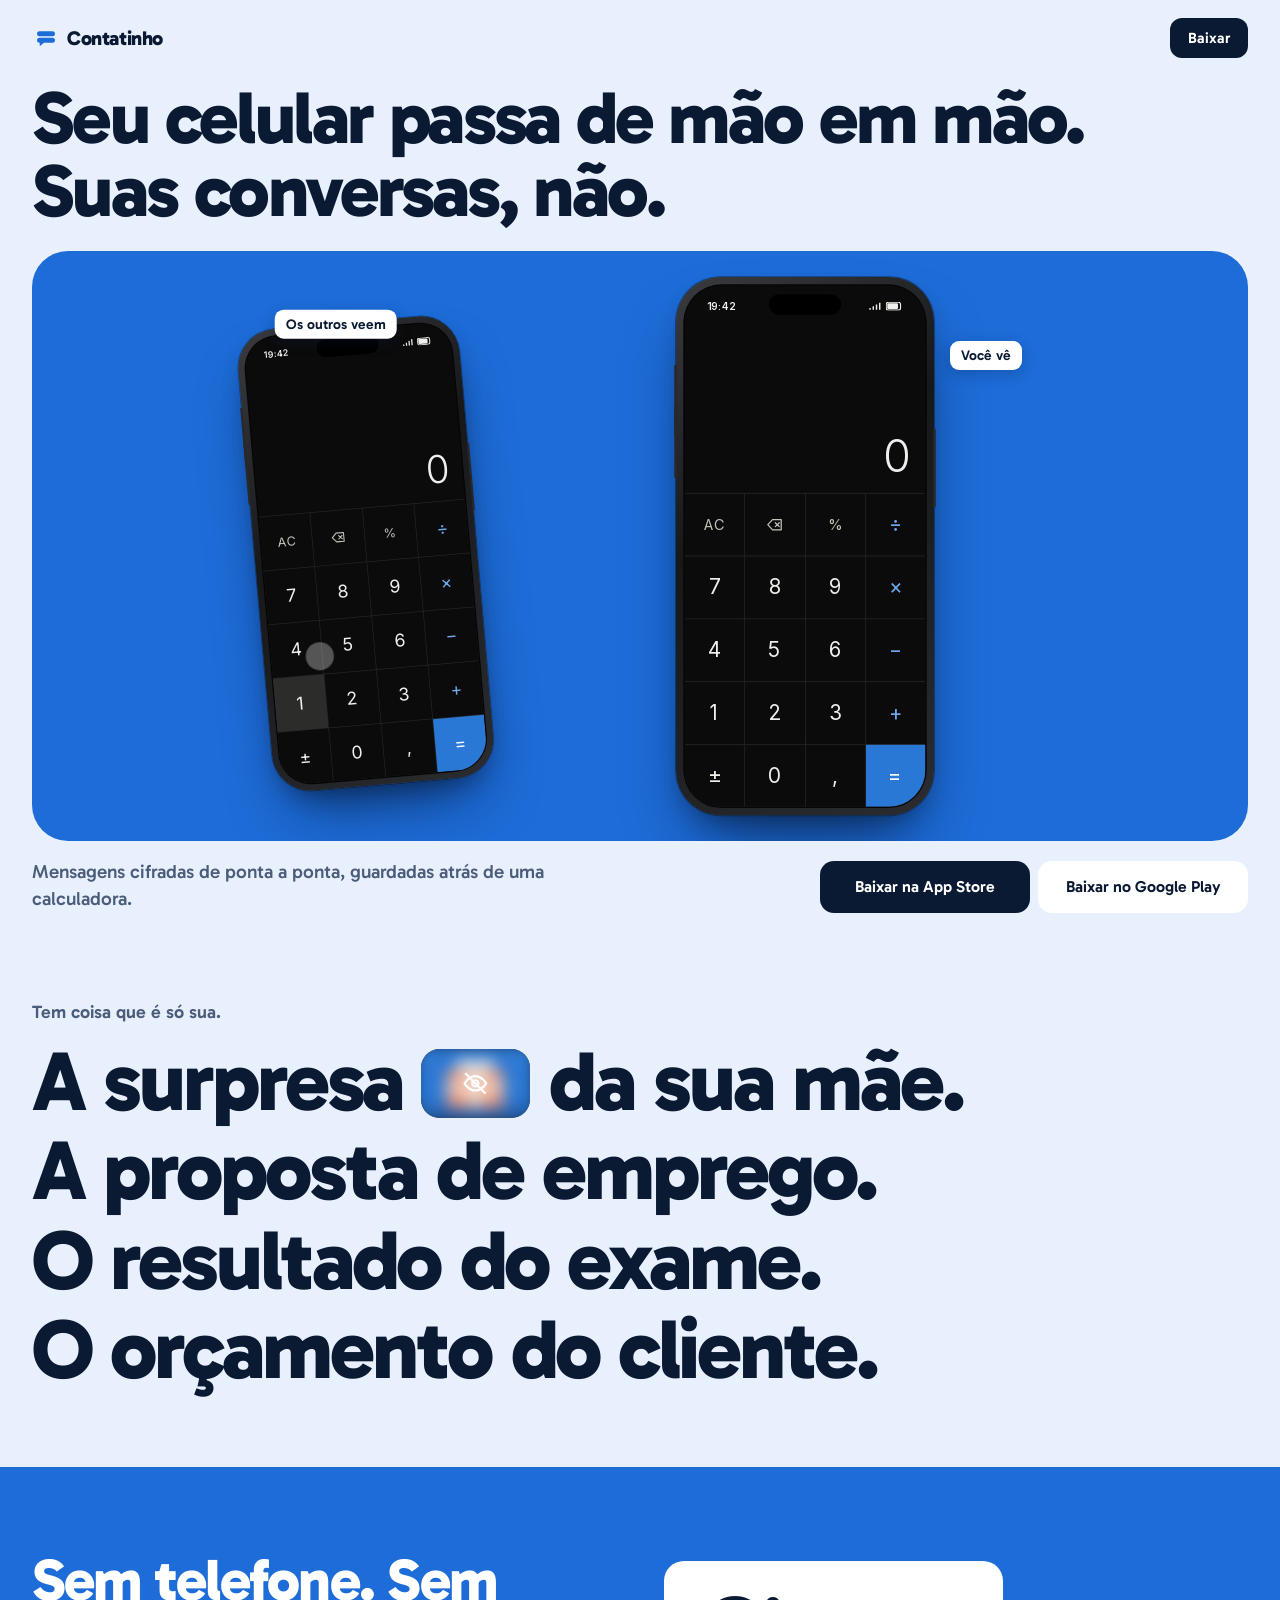
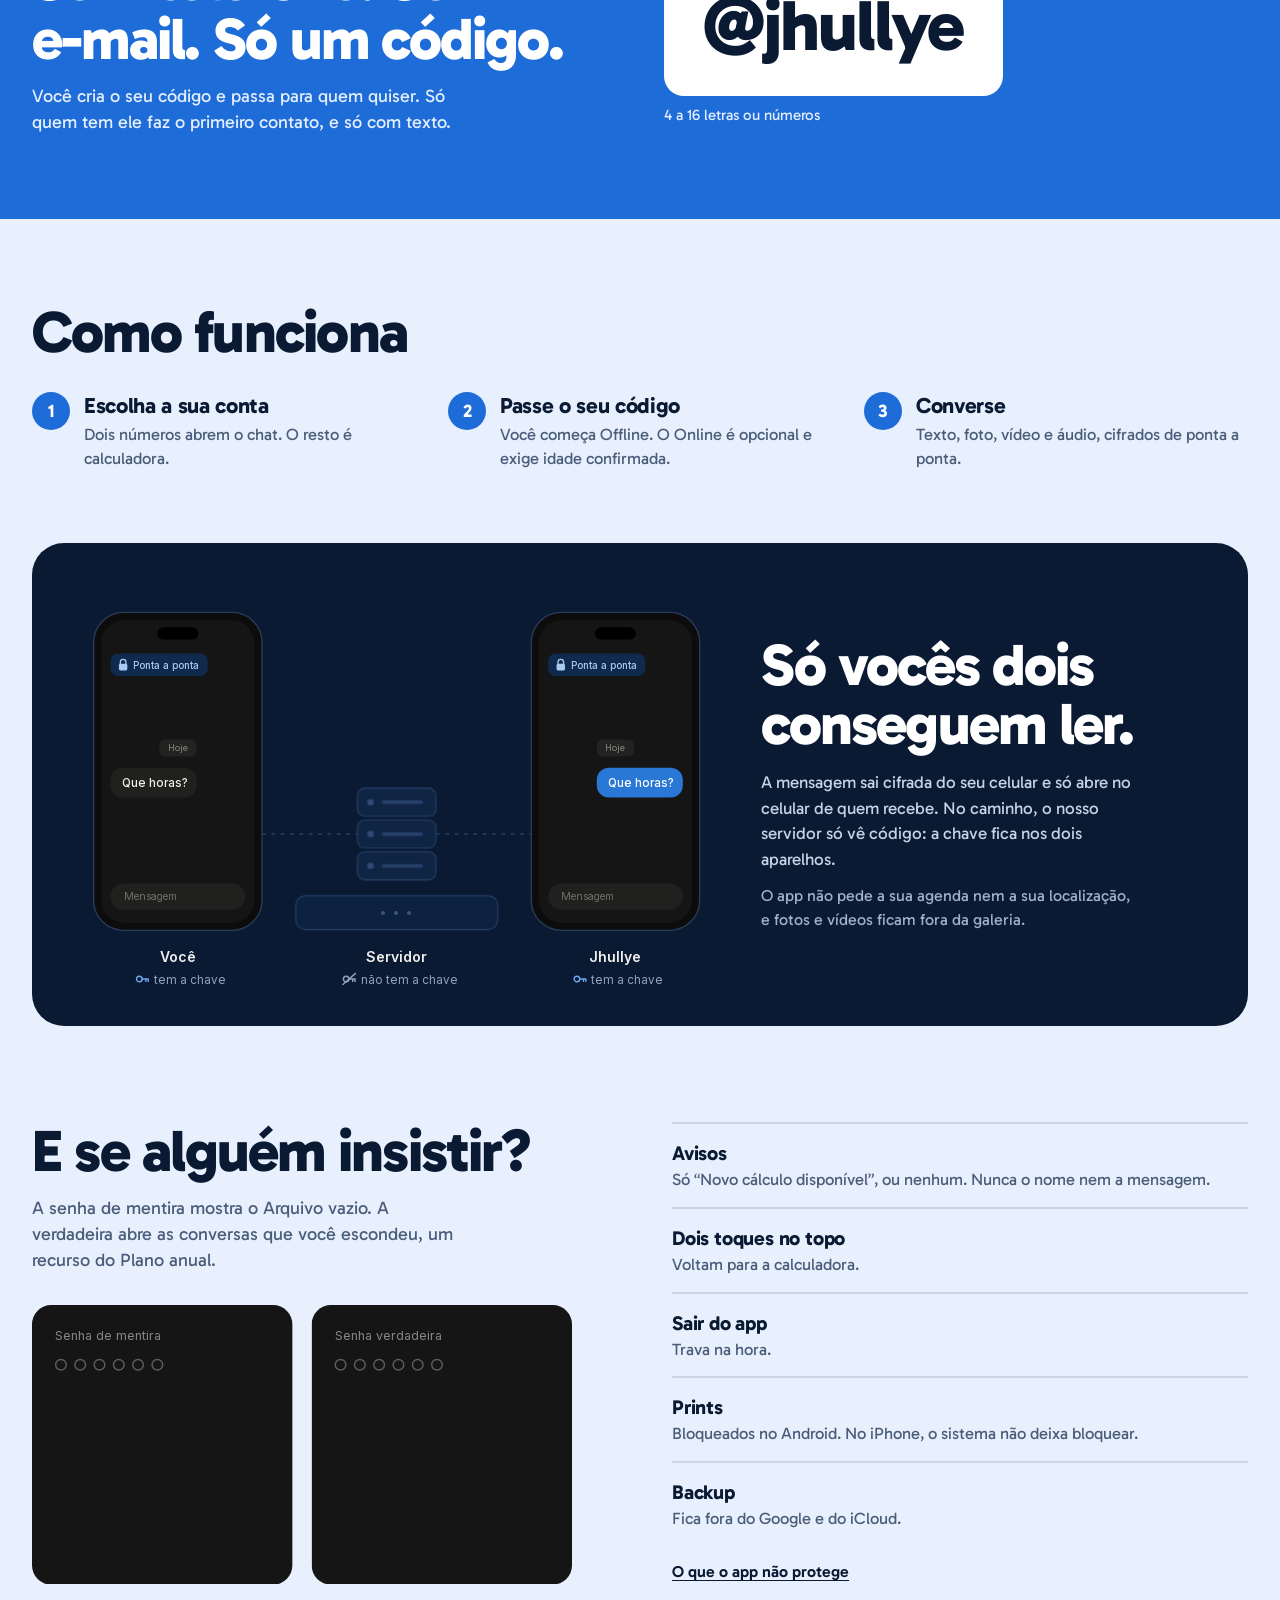
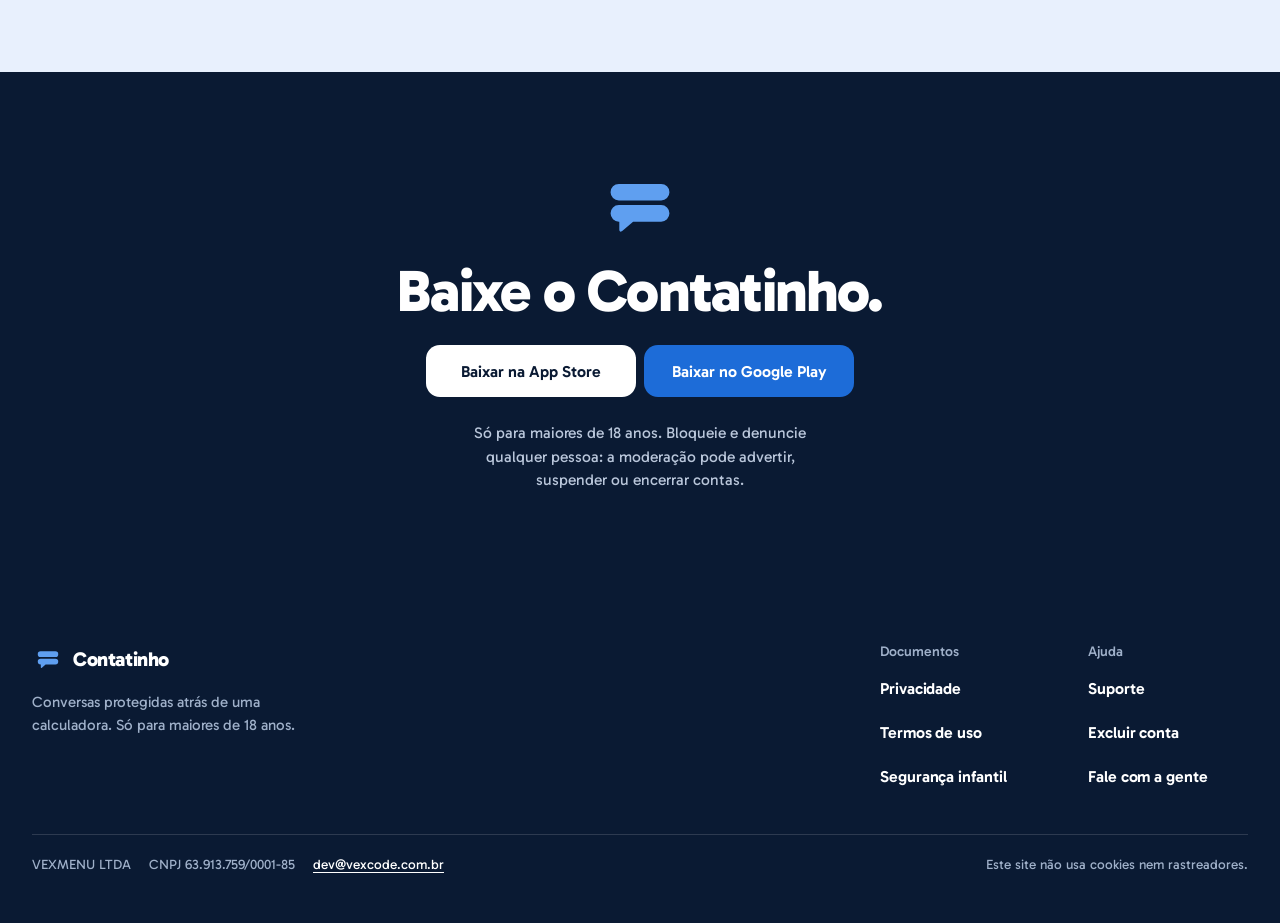
==== commit 428eed94: "Início novo aprovado pelo dono: Modelo 1 no celular e Modelo 5 no computador, avatares desenhados (s" ====
--- a/index.html
+++ b/index.html
@@ -3,199 +3,248 @@
 <head>
 <meta charset="utf-8">
 <meta http-equiv="Content-Security-Policy" content="default-src 'none'; img-src 'self'; style-src 'self'; script-src 'self'; font-src 'self'; base-uri 'none'; form-action 'none'">
-<meta name="viewport" content="width=device-width, initial-scale=1">
+<meta name="viewport" content="width=device-width, initial-scale=1, viewport-fit=cover">
 <title>Contatinho: conversas protegidas atrás de uma calculadora</title>
-<meta name="description" content="App de mensagens para maiores de 18 anos, com criptografia de ponta a ponta, que abre numa calculadora. Em teste.">
+<meta name="description" content="App de mensagens para maiores de 18 anos, com criptografia de ponta a ponta, que abre numa calculadora.">
 <link rel="canonical" href="https://contatinho.app/">
-<meta name="theme-color" content="#5ea0f1">
+<meta name="theme-color" content="#1660cf" media="(max-width: 979px)">
+<meta name="theme-color" content="#e8f0fd" media="(min-width: 980px)">
 <link rel="icon" href="favicon.svg" type="image/svg+xml">
 <link rel="apple-touch-icon" href="icone-180.png">
-<link rel="stylesheet" href="estilo.css">
-<script src="calculadora.js" defer></script>
+<link rel="preload" href="fontes/mona.woff2" as="font" type="font/woff2" crossorigin media="(max-width: 979px)">
+<link rel="preload" href="fontes/gabarito.woff2" as="font" type="font/woff2" crossorigin media="(min-width: 980px)">
+<link rel="stylesheet" href="inicio.css">
+<script src="inicio.js" defer></script>
 </head>
-<body>
-<a class="pular" href="#conteudo">Pular para o conteúdo</a>
-<header class="topo abertura">
-<div class="miolo">
-<a class="marca" href="index.html" aria-label="Contatinho, início"><svg viewBox="0 0 100 100" aria-hidden="true" focusable="false"><path fill="currentColor" d="M27 26h46a9 9 0 0 1 0 18H27a9 9 0 0 1 0-18Zm0 23h46a9 9 0 0 1 0 18H42.5L31 77c-1.900 1.700-3.500.800-3.500-1.500V67H27a9 9 0 0 1 0-18Z"/></svg><span>Contatinho</span></a>
-<nav aria-label="Principal"><a href="suporte.html">Suporte</a></nav>
-</div>
-</header>
-<main id="conteudo">
-<section class="abertura">
-  <div class="miolo">
-    <p class="conta" aria-hidden="true"><span class="conta-a">23 + 14</span> <span class="conta-b"><span class="conta-igual"><svg viewBox="0 0 100 100" aria-hidden="true" focusable="false"><path fill="currentColor" d="M27 26h46a9 9 0 0 1 0 18H27a9 9 0 0 1 0-18Zm0 23h46a9 9 0 0 1 0 18H42.5L31 77c-1.900 1.700-3.500.800-3.500-1.500V67H27a9 9 0 0 1 0-18Z"/></svg></span> suas</span> <span class="conta-c">conversas</span></p>
-    <div class="abertura-grade">
-      <div class="abertura-texto">
-        <h1>Conversas protegidas atrás de uma calculadora.</h1>
-        <p>O Contatinho abre numa calculadora que funciona de verdade. A conta que você escolheu leva às suas conversas, cifradas de ponta a ponta.</p>
-      </div>
-      <div class="palco">
-        <div class="celular" data-calc data-aberto="0">
-          <div class="celular-tela">
-            <div class="status" aria-hidden="true"><span>9:41</span><span class="status-ilha"></span><span class="status-sinal"></span></div>
-            <div class="tela tela--calc" role="group" aria-label="Calculadora de demonstração">
-              <div class="visor">
-                <span class="visor-conta" aria-hidden="true"></span>
-                <output aria-live="polite">0</output>
-              </div>
-              <div class="teclado">
-                <button class="tecla tecla--fn" type="button" data-k="ac" aria-label="Limpar">AC</button>
-                <button class="tecla tecla--fn" type="button" data-k="apagar" aria-label="Apagar"><svg viewBox="0 0 24 24" fill="none" stroke="currentColor" stroke-width="1.6" stroke-linecap="round" stroke-linejoin="round" aria-hidden="true" focusable="false"><path d="M9 5.5h11v13H9l-6-6.5zM12.5 9.5l5 5M17.5 9.5l-5 5"/></svg></button>
-                <button class="tecla tecla--fn" type="button" data-k="%" aria-label="Porcentagem">%</button>
-                <button class="tecla tecla--op" type="button" data-k="/" aria-label="Dividir">÷</button>
-                <button class="tecla" type="button" data-k="7">7</button>
-                <button class="tecla" type="button" data-k="8">8</button>
-                <button class="tecla" type="button" data-k="9">9</button>
-                <button class="tecla tecla--op" type="button" data-k="*" aria-label="Multiplicar">×</button>
-                <button class="tecla" type="button" data-k="4">4</button>
-                <button class="tecla" type="button" data-k="5">5</button>
-                <button class="tecla" type="button" data-k="6">6</button>
-                <button class="tecla tecla--op" type="button" data-k="-" aria-label="Menos">−</button>
-                <button class="tecla" type="button" data-k="1">1</button>
-                <button class="tecla" type="button" data-k="2">2</button>
-                <button class="tecla" type="button" data-k="3">3</button>
-                <button class="tecla tecla--op" type="button" data-k="+" aria-label="Mais">+</button>
-                <button class="tecla tecla--fn" type="button" data-k="sinal" aria-label="Trocar o sinal">±</button>
-                <button class="tecla" type="button" data-k="0">0</button>
-                <button class="tecla" type="button" data-k="." aria-label="Vírgula">,</button>
-                <button class="tecla tecla--igual" type="button" data-k="=" aria-label="Igual">=</button>
-              </div>
-            </div>
-            <div class="tela tela--app" aria-hidden="true" inert>
-              <div class="app-topo"><span class="app-titulo">Conversas</span><span class="app-chip">Offline</span></div>
-              <ul class="app-lista">
-                <li><span class="avatar avatar--a">A</span><span class="linha"><b>Ana</b><small>A surpresa da mãe tá de pé?</small></span><span class="meta"><small>19:42</small><i>2</i></span></li>
-                <li><span class="avatar avatar--b">B</span><span class="linha"><b>Bruno</b><small>Mandei o orçamento</small></span><span class="meta"><small>18:10</small></span></li>
-                <li><span class="avatar avatar--c">M</span><span class="linha"><b>Mãe</b><small>Foto</small></span><span class="meta"><small>17:03</small></span></li>
-                <li><span class="avatar avatar--e">C</span><span class="linha"><b>Carla</b><small>Áudio de 0:14</small></span><span class="meta"><small>Ontem</small></span></li>
-                <li><span class="avatar avatar--b">P</span><span class="linha"><b>Pedro</b><small>Valeu!</small></span><span class="meta"><small>Ontem</small></span></li>
-                <li><span class="avatar avatar--d"><svg viewBox="0 0 24 24" fill="none" stroke="currentColor" stroke-width="1.6" stroke-linecap="round" stroke-linejoin="round" aria-hidden="true" focusable="false"><path d="M3 5h18v4H3zM5 9v10h14V9M10 13h4"/></svg></span><span class="linha"><b>Arquivo</b></span></li>
-              </ul>
-              <div class="app-abas"><span class="ativa"><svg viewBox="0 0 24 24" fill="none" stroke="currentColor" stroke-width="1.6" stroke-linecap="round" stroke-linejoin="round" aria-hidden="true" focusable="false"><path d="M4 5h16v11H9l-5 4z"/></svg>Conversas</span><span><svg viewBox="0 0 24 24" fill="none" stroke="currentColor" stroke-width="1.6" stroke-linecap="round" stroke-linejoin="round" aria-hidden="true" focusable="false"><circle cx="12" cy="8" r="4"/><path d="M4 21c0-4 4-6 8-6s8 2 8 6"/></svg>Desconhecidos</span><span><svg viewBox="0 0 24 24" fill="none" stroke="currentColor" stroke-width="1.6" stroke-linecap="round" stroke-linejoin="round" aria-hidden="true" focusable="false"><path d="M4 7h9M17 7h3M4 17h3M11 17h9"/><circle cx="15" cy="7" r="2"/><circle cx="9" cy="17" r="2"/></svg>Ajustes</span></div>
-            </div>
-          </div>
-        </div>
-        <p class="legenda" data-legenda aria-live="polite">Experimente: 23 + 14 =</p>
-        <button class="botao" type="button" data-voltar hidden>Voltar à calculadora</button>
-        <noscript><p class="legenda">A demonstração precisa de JavaScript. O resto do site funciona sem ele.</p></noscript>
-      </div>
-    </div>
-  </div>
-</section>
-
-<section class="secao" aria-labelledby="como">
-  <div class="miolo">
-    <h2 id="como" class="titulo-grande">A calculadora é o cadeado</h2>
-    <ol class="passos">
-      <li><h3>Escolha a sua conta secreta</h3><p>É uma conta de dois números, como 23 + 14. Só ela leva da calculadora ao chat.</p></li>
-      <li><h3>Passe o seu código</h3><p>Para criar a conta não pedimos telefone nem e-mail. Você cria um código e passa para quem quiser.</p></li>
-      <li><h3>Converse</h3><p>Textos, fotos, vídeos e áudios são cifrados no seu aparelho. Só você e a outra pessoa conseguem abrir. <a href="privacidade.html#limites">Veja os limites</a>.</p></li>
-    </ol>
-  </div>
-</section>
-
-<section class="faixa faixa--tinta" aria-labelledby="protege">
-  <div class="miolo faixa-grade">
-    <div class="celular celular--conversa" role="img" aria-label="Tela de uma conversa no app, com o aviso de mensagens cifradas de ponta a ponta">
-      <div class="celular-tela" aria-hidden="true">
-        <div class="status"><span>9:41</span><span class="status-ilha"></span><span class="status-sinal"></span></div>
-        <div class="conversa-topo"><svg viewBox="0 0 24 24" fill="none" stroke="currentColor" stroke-width="1.6" stroke-linecap="round" stroke-linejoin="round" aria-hidden="true" focusable="false"><path d="M15 5l-7 7 7 7"/></svg><span class="avatar avatar--a">A</span><b>Ana</b></div>
-        <div class="conversa-corpo">
-          <p class="conversa-aviso"><svg viewBox="0 0 24 24" fill="none" stroke="currentColor" stroke-width="1.6" stroke-linecap="round" stroke-linejoin="round" aria-hidden="true" focusable="false"><rect x="5" y="11" width="14" height="9" rx="2"/><path d="M8 11V8a4 4 0 0 1 8 0v3"/></svg>Mensagens cifradas de ponta a ponta. Só vocês dois conseguem ler.</p>
-          <p class="fala">A surpresa da mãe tá de pé?<small>19:40</small></p>
-          <p class="fala fala--minha">Tá sim. Bolo encomendado.<small>19:41</small></p>
-          <p class="fala fala--foto"><span class="fala-foto" aria-hidden="true"><svg viewBox="0 0 24 24" fill="none" stroke="currentColor" stroke-width="1.6" stroke-linecap="round" stroke-linejoin="round" aria-hidden="true" focusable="false"><path d="M4 8.5h3l1.6-2.5h6.8L17 8.5h3V19H4z"/><circle cx="12" cy="13.500" r="3.300"/></svg></span>Olha o bolo<small>19:41</small></p>
-          <p class="fala fala--minha">Perfeito.<small>19:41</small></p>
-          <p class="fala">Fechado. Levo os balões.<small>19:42</small></p>
-        </div>
-        <div class="conversa-compor"><svg viewBox="0 0 24 24" fill="none" stroke="currentColor" stroke-width="1.6" stroke-linecap="round" stroke-linejoin="round" aria-hidden="true" focusable="false"><path d="M4 8.5h3l1.6-2.5h6.8L17 8.5h3V19H4z"/><circle cx="12" cy="13.500" r="3.300"/></svg><span>Mensagem</span><svg viewBox="0 0 24 24" fill="none" stroke="currentColor" stroke-width="1.6" stroke-linecap="round" stroke-linejoin="round" aria-hidden="true" focusable="false"><rect x="9" y="3" width="6" height="11" rx="3"/><path d="M5.500 11a6.500 6.500 0 0 0 13 0M12 17.500V21"/></svg></div>
-      </div>
-    </div>
-    <div class="faixa-texto">
-      <h2 id="protege" class="titulo-grande">O que protege</h2>
-      <ul class="sinais">
-        <li><span class="sinal" aria-hidden="true">=</span><span>De quem pega o seu celular desbloqueado.</span></li>
-        <li><span class="sinal" aria-hidden="true">=</span><span>De quem obriga você a abrir: a senha de mentira mostra o Arquivo vazio.</span></li>
-        <li><span class="sinal" aria-hidden="true">=</span><span>Das cópias dos arquivos do celular: tudo fica cifrado, com a chave presa no aparelho.</span></li>
-        <li><span class="sinal" aria-hidden="true">=</span><span>De servidor invadido ou ordem judicial: nós não temos o conteúdo das conversas.</span></li>
-        <li><span class="sinal" aria-hidden="true">=</span><span>Da galeria, do backup do Google e do iCloud e de prints no Android.</span></li>
-      </ul>
-      <p><a href="privacidade.html#limites">Veja o que o app não protege</a></p>
-    </div>
-  </div>
-</section>
-
-<section class="secao" aria-labelledby="quem">
-  <div class="miolo dupla">
-    <div class="dupla-texto">
-      <h2 id="quem" class="titulo-grande">Você decide quem fala com você</h2>
-      <p>O app começa Offline: só quem tem o seu código consegue fazer o primeiro contato. O pedido chega separado, só com texto. Até você aceitar, a pessoa não manda mais nada.</p>
-      <p>O modo Online é opcional e exige idade confirmada. Com ele ligado, outras pessoas adultas podem achar você na busca por apelido ou código.</p>
-    </div>
-    <div class="pedido" role="img" aria-label="Um pedido de contato, com as opções aceitar, apagar, bloquear e denunciar">
-      <div aria-hidden="true">
-        <p class="app-titulo pedido-titulo">Desconhecidos</p>
-        <div class="pedido-topo"><span class="avatar avatar--b">R</span><span class="linha"><b>Rafa</b><small>@rafa pediu para conversar</small></span></div>
-        <p class="pedido-texto">Oi, aqui é o Rafa, do trabalho. Peguei seu código com a Bia.</p>
-        <div class="pedido-acoes"><span class="pedido-aceitar">Aceitar</span><span>Apagar</span><span>Bloquear</span><span>Denunciar</span></div>
-        <p class="pedido-nota">Até você aceitar, a pessoa não pode mandar mais nada nem fotos.</p>
-      </div>
-    </div>
-  </div>
-</section>
-
-<section class="faixa faixa--ceu" aria-labelledby="esconder">
-  <div class="miolo dupla dupla--invertida">
-    <div class="dupla-texto">
-      <h2 id="esconder" class="titulo-grande">Conversas que ficam fora da lista</h2>
-      <p>Uma conversa escondida sai da lista e vai para o Arquivo, que abre com a sua senha verdadeira. A senha de mentira abre o mesmo Arquivo, vazio.</p>
-      <p>Ninguém consegue recuperar a senha verdadeira, nem nós. Se você esquecer, perde o que está no Arquivo.</p>
-      <p>Esconder conversas vai fazer parte do Plano anual, que ainda não está à venda.</p>
-    </div>
-    <div class="senhas" role="img" aria-label="Duas telas do Arquivo: a senha verdadeira mostra as conversas escondidas e a senha de mentira mostra o Arquivo vazio">
-      <div class="senha" aria-hidden="true">
-        <p class="senha-rotulo">Senha verdadeira</p>
-        <div class="senha-tela"><span class="app-titulo">Arquivo</span>
-          <ul class="app-lista"><li><span class="avatar avatar--a">L</span><span class="linha"><b>Léo</b><small>Combinado</small></span></li><li><span class="avatar avatar--c">T</span><span class="linha"><b>Tia Vera</b><small>Foto</small></span></li></ul>
-        </div>
-      </div>
-      <div class="senha" aria-hidden="true">
-        <p class="senha-rotulo">Senha de mentira</p>
-        <div class="senha-tela"><span class="app-titulo">Arquivo</span>
-          <div class="senha-vazia"><b>Nenhuma conversa arquivada</b><small>As conversas que você esconder aparecem aqui.</small></div>
-        </div>
-      </div>
-    </div>
-  </div>
-</section>
-
-<section class="fecho" aria-labelledby="idade">
-  <div class="miolo fecho-grade">
-    <p class="fecho-numero" aria-hidden="true">18+</p>
-    <div class="fecho-texto">
-      <h2 id="idade" class="titulo-grande">Só para maiores de 18 anos</h2>
-      <p>Você pode bloquear e denunciar qualquer pessoa. As denúncias vão para a nossa moderação, que pode advertir, suspender ou encerrar contas. Conheça as regras em <a href="termos.html">Termos de uso</a> e <a href="seguranca-infantil.html">Segurança infantil</a>.</p>
-      <h2 class="fecho-estado">O Contatinho está em teste</h2>
-      <p>Ele ainda não está na Google Play nem na App Store, então não há o que baixar por aqui. Quando estiver disponível, os links aparecem nesta página.</p>
-    </div>
-  </div>
-</section>
-
+<body id="topo">
+
+<div class="v1">
+<a class="pular" href="#c1">Pular para o conteúdo</a>
+<header class="m1-nav"><a class="m1-marca" href="#topo" aria-label="Contatinho, início"><svg viewBox="0 0 100 100" aria-hidden="true" focusable="false"><path fill="currentColor" d="M27 26h46a9 9 0 0 1 0 18H27a9 9 0 0 1 0-18Zm0 23h46a9 9 0 0 1 0 18H42.5L31 77c-1.900 1.700-3.500.800-3.500-1.500V67H27a9 9 0 0 1 0-18Z"/></svg><span>Contatinho</span></a><a class="m1-nav-b" href="#baixar-1">Baixar</a></header>
+<main id="c1">
+<div class="m1-her">
+<h1 class="m1-tit"><span class="m1-bal">Por fora, <br>uma calculadora.</span><span class="m1-bal m1-bal--2">Por dentro, <br>suas conversas.</span></h1>
+<div class="m1-her-b"><p>Mensagens cifradas de ponta a ponta, guardadas atrás de uma calculadora.</p><div class="m1-lojas"><a href="https://apps.apple.com/br/app/id6829813231">Baixar na App Store</a><a href="https://play.google.com/store/apps/details?id=com.vexmenu.calculadora">Baixar no Google Play</a></div></div>
+<div class="m1-cel"><div class="k" data-celular="filme" role="img" aria-label="Celular mostrando o Contatinho: chega um aviso que não diz de quem é nem o que diz; a calculadora abre a lista de conversas com a conta secreta; a Jhullye manda a foto da decoração e o vídeo do salão, que chegam cobertos e só aparecem quando você toca; você segura a conversa e esconde: ela vai para o Arquivo, que só abre com senha; dois toques no topo voltam para a calculadora.">
+<div class="k-corpo" aria-hidden="true"><div class="k-tela" data-tela>
+<div class="k-ilha"></div>
+<div class="k-push" data-push><span class="k-push-ic"><svg viewBox="0 0 24 24"><path d="M7 6.5v5M4.5 9h5M14.5 9h5M5 15.5l4 4M9 15.5l-4 4M14.5 16h5M14.5 19h5"/></svg></span><div><b>Calculadora</b><span>Novo cálculo disponível</span></div><time>agora</time></div>
+<div class="k-status"><span>19:42</span><span class="k-st"><svg viewBox="0 0 18 12"><path d="M1 8.5h2V11H1zM5.5 6h2v5h-2zM10 3.5h2V11h-2zM14.5 1h2v10h-2z"/></svg><svg viewBox="0 0 24 12"><rect x=".5" y=".5" width="20" height="11" rx="3" fill="none" stroke="currentColor"/><rect x="2" y="2" width="15" height="8" rx="1.5"/></svg></span></div>
+
+<section class="k-c k-calc" data-t="calc">
+<div class="k-visor"><span class="k-expr" data-expr>&nbsp;</span><span class="k-num" data-num>0</span></div>
+<div class="k-teclas">
+<i class="f" data-k="AC">AC</i><i class="f" data-k="⌫"><svg viewBox="0 0 24 24"><path d="M9 5.5h11v13H9l-6-6.5zM12.5 9.5l5 5M17.5 9.5l-5 5"/></svg></i><i class="f" data-k="%">%</i><i class="o" data-k="÷">÷</i>
+<i data-k="7">7</i><i data-k="8">8</i><i data-k="9">9</i><i class="o" data-k="×">×</i>
+<i data-k="4">4</i><i data-k="5">5</i><i data-k="6">6</i><i class="o" data-k="−">−</i>
+<i data-k="1">1</i><i data-k="2">2</i><i data-k="3">3</i><i class="o" data-k="+">+</i>
+<i data-k="±">±</i><i data-k="0">0</i><i data-k=",">,</i><i class="ig" data-k="=">=</i>
+</div>
+</section>
+
+<section class="k-c k-lista" data-t="lista">
+<header class="k-l-topo"><h6>Conversas</h6><span class="k-selo">Offline</span></header>
+<div class="k-linhas">
+<div class="k-linha" data-jhu><span class="k-av k-av--d"><svg viewBox="0 0 24 24"><circle cx="16.6" cy="12" r="2.6"/><circle cx="14.3" cy="15.98" r="2.6"/><circle cx="9.7" cy="15.98" r="2.6"/><circle cx="7.4" cy="12" r="2.6"/><circle cx="9.7" cy="8.02" r="2.6"/><circle cx="14.3" cy="8.02" r="2.6"/><circle class="a" cx="12" cy="12" r="2.2"/></svg></span><div class="k-l-t"><b>Jhullye</b><span data-jhu-prev>A surpresa ainda tá de pé?</span></div><div class="k-l-m"><time data-jhu-hora>19:40</time><em data-naolidas>1</em></div></div>
+<div class="k-linha"><span class="k-av k-av--d"><svg viewBox="0 0 24 24"><path class="a" d="M3 9.5c2-2 4-2 6 0s4 2 6 0 4-2 6 0"/><path d="M3 14.5c2-2 4-2 6 0s4 2 6 0 4-2 6 0"/></svg></span><div class="k-l-t"><b>Celo</b><span>Mandei o orçamento</span></div><div class="k-l-m"><time>18:10</time></div></div>
+<div class="k-linha"><span class="k-av k-av--l">A</span><div class="k-l-t"><b>Alexa</b><span>Foto</span></div><div class="k-l-m"><time>17:03</time></div></div>
+<div class="k-linha"><span class="k-av k-av--d"><svg viewBox="0 0 24 24"><path d="M5 19C5 11 10 5 19 5c0 9-6 14-14 14z"/><path class="a" d="M5 19l9-9"/></svg></span><div class="k-l-t"><b>Pietro</b><span>Áudio de 0:14</span></div><div class="k-l-m"><time>Ontem</time></div></div>
+<div class="k-linha"><span class="k-av k-av--d"><svg viewBox="0 0 24 24"><path d="M5 10V4.5l4 3h6l4-3V10a7 7 0 0 1-14 0z"/><path class="a" d="M9.5 12h.01M14.5 12h.01"/></svg></span><div class="k-l-t"><b>Juca</b><span>Valeu!</span></div><div class="k-l-m"><time>Ontem</time></div></div>
+<div class="k-linha"><span class="k-av k-av--l">M</span><div class="k-l-t"><b>Mara</b><span>Combinado</span></div><div class="k-l-m"><time>Seg</time></div></div>
+<div class="k-linha k-linha--arq" data-arq-linha><span class="k-av k-av--i"><svg viewBox="0 0 24 24"><path d="M3 5h18v4H3zM5 9v10h14V9M10 13h4"/></svg></span><div class="k-l-t"><b>Arquivo</b></div></div>
+</div>
+<nav class="k-abas"><span class="on"><svg viewBox="0 0 24 24"><path d="M4 5h16v11H9l-5 4z"/></svg>Conversas</span><span><svg viewBox="0 0 24 24"><circle cx="12" cy="8" r="4"/><path d="M4 21c0-4 4-6 8-6s8 2 8 6"/></svg>Desconhecidos</span><span><svg viewBox="0 0 24 24"><path d="M4 7h9M17 7h3M4 17h3M11 17h9"/><circle cx="15" cy="7" r="2"/><circle cx="9" cy="17" r="2"/></svg>Ajustes</span></nav>
+</section>
+
+<section class="k-c k-conv on" data-t="conv">
+<header class="k-c-topo"><svg class="k-volta" data-volta viewBox="0 0 24 24"><path d="M15 5l-7 7 7 7"/></svg><span class="k-av k-av--p k-av--d"><svg viewBox="0 0 24 24"><circle cx="16.6" cy="12" r="2.6"/><circle cx="14.3" cy="15.98" r="2.6"/><circle cx="9.7" cy="15.98" r="2.6"/><circle cx="7.4" cy="12" r="2.6"/><circle cx="9.7" cy="8.02" r="2.6"/><circle cx="14.3" cy="8.02" r="2.6"/><circle class="a" cx="12" cy="12" r="2.2"/></svg></span><div class="k-c-n"><b>Jhullye</b><small data-sub>online agora</small></div><svg class="k-ppp" viewBox="0 0 24 24"><circle cx="5" cy="12" r="1.2"/><circle cx="12" cy="12" r="1.2"/><circle cx="19" cy="12" r="1.2"/></svg></header>
+<div class="k-msgs">
+<p class="k-cif"><svg viewBox="0 0 24 24"><rect x="5" y="11" width="14" height="9" rx="2"/><path d="M8 11V8a4 4 0 0 1 8 0v3"/></svg>Mensagens cifradas de ponta a ponta. Só vocês dois conseguem ler.</p>
+<span class="k-dia">Hoje</span>
+<div class="k-m ela">Os 60 da Mara são sábado. Ela não pode nem sonhar<time>11:02</time></div>
+<div class="k-m eu">Pode deixar. Ela vive mexendo no meu celular<time>11:05</time></div>
+<div class="k-m ela">Por isso combinei tudo por aqui<time>11:06</time></div>
+<div class="k-m eu">O salão tá reservado<time>11:07</time></div>
+<div class="k-m ela">E o presente tá guardado aqui em casa<time>11:09</time></div>
+<div class="k-m ela" data-m="1">A surpresa ainda tá de pé?<time>19:40</time></div>
+<div class="k-m eu" data-m="2">Tá sim. Ninguém desconfia.<time>19:41</time></div>
+<figure class="k-m ela k-m--foto" data-m="3"><div class="k-quadro" data-foto><svg viewBox="0 0 24 24"><path d="M4 8.5h3l1.6-2.5h6.8L17 8.5h3V19H4z"/><circle cx="12" cy="13.5" r="3.3"/></svg><b>Foto</b><small>Toque para abrir</small></div><figcaption>A decoração<time>19:41</time></figcaption></figure>
+<div class="k-m eu k-m--audio" data-m="4"><span class="k-pl" data-play><svg viewBox="0 0 24 24"><path d="M8 5.5v13l11-6.5z"/></svg></span><span class="k-onda"><svg viewBox="0 0 112 24"><path d="M1.5 4.0V20.0M6.0 5.0V19.0M10.5 6.0V18.0M14.9 9.0V15.0M19.4 7.0V17.0M23.9 7.0V17.0M28.4 4.0V20.0M32.9 9.0V15.0M37.3 3.0V21.0M41.8 9.0V15.0M46.3 7.0V17.0M50.8 6.0V18.0M55.3 6.0V18.0M59.7 7.0V17.0M64.2 3.0V21.0M68.7 7.0V17.0M73.2 6.0V18.0M77.7 9.0V15.0M82.1 7.0V17.0M86.6 3.0V21.0M91.1 9.0V15.0M95.6 6.0V18.0M100.1 9.0V15.0M104.5 3.0V21.0M109.0 9.0V15.0"/></svg><span class="k-onda-p" data-onda><svg viewBox="0 0 112 24"><path d="M1.5 4.0V20.0M6.0 5.0V19.0M10.5 6.0V18.0M14.9 9.0V15.0M19.4 7.0V17.0M23.9 7.0V17.0M28.4 4.0V20.0M32.9 9.0V15.0M37.3 3.0V21.0M41.8 9.0V15.0M46.3 7.0V17.0M50.8 6.0V18.0M55.3 6.0V18.0M59.7 7.0V17.0M64.2 3.0V21.0M68.7 7.0V17.0M73.2 6.0V18.0M77.7 9.0V15.0M82.1 7.0V17.0M86.6 3.0V21.0M91.1 9.0V15.0M95.6 6.0V18.0M100.1 9.0V15.0M104.5 3.0V21.0M109.0 9.0V15.0"/></svg></span></span><time>0:04</time></div>
+<figure class="k-m ela k-m--video" data-m="5"><div class="k-quadro" data-video><span class="k-pl"><svg viewBox="0 0 24 24"><path d="M8 5.5v13l11-6.5z"/></svg></span><b>Vídeo · 0:12</b><small>Toque para abrir</small></div><time>19:42</time></figure>
+<div class="k-m ela" data-m="6">Fechado. Sábado, 19h.<time>19:42</time></div>
+</div>
+<footer class="k-comp"><svg viewBox="0 0 24 24"><path d="M4 8.5h3l1.6-2.5h6.8L17 8.5h3V19H4z"/><circle cx="12" cy="13.5" r="3.3"/></svg><div class="k-campo" data-campo><span data-texto>Mensagem</span></div><span class="k-env" data-env><svg class="k-i-mic" viewBox="0 0 24 24"><rect x="9" y="3" width="6" height="11" rx="3"/><path d="M5.5 11a6.5 6.5 0 0 0 13 0M12 17.5V21"/></svg><svg class="k-i-env" viewBox="0 0 24 24"><path d="M5 12h14M13 6l6 6-6 6"/></svg></span></footer>
+</section>
+
+<section class="k-c k-arq" data-t="arq">
+<header class="k-l-topo k-arq-topo"><svg class="k-volta" viewBox="0 0 24 24"><path d="M15 5l-7 7 7 7"/></svg><h6>Arquivo</h6></header>
+<div class="k-linhas">
+<div class="k-linha"><span class="k-av k-av--d"><svg viewBox="0 0 24 24"><circle cx="16.6" cy="12" r="2.6"/><circle cx="14.3" cy="15.98" r="2.6"/><circle cx="9.7" cy="15.98" r="2.6"/><circle cx="7.4" cy="12" r="2.6"/><circle cx="9.7" cy="8.02" r="2.6"/><circle cx="14.3" cy="8.02" r="2.6"/><circle class="a" cx="12" cy="12" r="2.2"/></svg></span><div class="k-l-t"><b>Jhullye</b><span>Fechado. Sábado, 19h.</span></div><div class="k-l-m"><time>19:42</time></div></div>
+</div>
+</section>
+
+<div class="k-visu" data-visu><div class="k-visu-foto"><svg class="cena-foto" viewBox="0 0 240 190" aria-hidden="true" focusable="false"><rect width="240" height="190" fill="#1c2536"/><rect y="150" width="240" height="40" fill="#241f1d"/><rect y="150" width="240" height="1.5" fill="#3a302a"/><path d="M-4 20Q120 50 244 18" fill="none" stroke="#c3c2b7" stroke-opacity=".55" stroke-width="1"/><path d="M-1.5 22.2h14l-7 12z" fill="#f09978"/><path d="M17.6 26.1h14l-7 12z" fill="#6da7ec"/><path d="M36.7 29.2h14l-7 12z" fill="#f0eee6"/><path d="M55.8 31.7h14l-7 12z" fill="#55bf50"/><path d="M74.8 33.3h14l-7 12z" fill="#f09978"/><path d="M93.9 34.3h14l-7 12z" fill="#6da7ec"/><path d="M113.0 34.5h14l-7 12z" fill="#f0eee6"/><path d="M132.1 34.0h14l-7 12z" fill="#55bf50"/><path d="M151.2 32.7h14l-7 12z" fill="#f09978"/><path d="M170.2 30.7h14l-7 12z" fill="#6da7ec"/><path d="M189.3 28.0h14l-7 12z" fill="#f0eee6"/><path d="M208.4 24.6h14l-7 12z" fill="#55bf50"/><path d="M227.5 20.4h14l-7 12z" fill="#f09978"/><path d="M54 122C48 141 60 142.5 52 150" fill="none" stroke="#c3c2b7" stroke-opacity=".5" stroke-width=".9"/><ellipse cx="54" cy="92" rx="22" ry="27" fill="#2a78d6"/><path d="M51 123h6l-3-5z" fill="#2a78d6"/><ellipse cx="45.6" cy="80.7" rx="4.0" ry="7.0" fill="#fff" fill-opacity=".3" transform="rotate(-22 45.6 80.7)"/><path d="M96 101C101 120 91 132.0 94 150" fill="none" stroke="#c3c2b7" stroke-opacity=".5" stroke-width=".9"/><ellipse cx="96" cy="74" rx="19" ry="24" fill="#f09978"/><path d="M93 102h6l-3-5z" fill="#f09978"/><ellipse cx="88.8" cy="63.9" rx="3.4" ry="6.2" fill="#fff" fill-opacity=".3" transform="rotate(-22 88.8 63.9)"/><path d="M178 111C173 130 183 137.0 176 150" fill="none" stroke="#c3c2b7" stroke-opacity=".5" stroke-width=".9"/><ellipse cx="178" cy="82" rx="21" ry="26" fill="#f0eee6"/><path d="M175 112h6l-3-5z" fill="#f0eee6"/><ellipse cx="170.0" cy="71.1" rx="3.8" ry="6.8" fill="#fff" fill-opacity=".3" transform="rotate(-22 170.0 71.1)"/><path d="M210 129C214 148 206 146.0 208 150" fill="none" stroke="#c3c2b7" stroke-opacity=".5" stroke-width=".9"/><ellipse cx="210" cy="106" rx="16" ry="20" fill="#55bf50"/><path d="M207 130h6l-3-5z" fill="#55bf50"/><ellipse cx="203.9" cy="97.6" rx="2.9" ry="5.2" fill="#fff" fill-opacity=".3" transform="rotate(-22 203.9 97.6)"/><path d="M140 83C136 102 144 123.0 138 150" fill="none" stroke="#c3c2b7" stroke-opacity=".5" stroke-width=".9"/><ellipse cx="140" cy="62" rx="14" ry="18" fill="#6da7ec"/><path d="M137 84h6l-3-5z" fill="#6da7ec"/><ellipse cx="134.7" cy="54.4" rx="2.5" ry="4.7" fill="#fff" fill-opacity=".3" transform="rotate(-22 134.7 54.4)"/><rect x="112" y="124" width="36" height="26" rx="2.5" fill="#6da7ec"/><rect x="127" y="124" width="6" height="26" fill="#f0eee6"/><rect x="112" y="133" width="36" height="5.5" fill="#f0eee6"/><ellipse cx="124.5" cy="121" rx="6" ry="3.8" fill="#f0eee6"/><ellipse cx="135.5" cy="121" rx="6" ry="3.8" fill="#f0eee6"/><rect x="26" y="140" width="5" height="2.4" rx=".7" fill="#f09978" transform="rotate(20 28.5 141.2)"/><rect x="44" y="124" width="5" height="2.4" rx=".7" fill="#6da7ec" transform="rotate(-30 46.5 125.2)"/><rect x="76" y="146" width="5" height="2.4" rx=".7" fill="#f0eee6" transform="rotate(45 78.5 147.2)"/><rect x="166" y="140" width="5" height="2.4" rx=".7" fill="#55bf50" transform="rotate(-15 168.5 141.2)"/><rect x="196" y="130" width="5" height="2.4" rx=".7" fill="#f2cf86" transform="rotate(30 198.5 131.2)"/><rect x="152" y="112" width="5" height="2.4" rx=".7" fill="#f09978" transform="rotate(10 154.5 113.2)"/><rect x="16" y="112" width="5" height="2.4" rx=".7" fill="#6da7ec" transform="rotate(-40 18.5 113.2)"/><rect x="222" y="146" width="5" height="2.4" rx=".7" fill="#f0eee6" transform="rotate(60 224.5 147.2)"/><rect x="98" y="128" width="5" height="2.4" rx=".7" fill="#55bf50" transform="rotate(70 100.5 129.2)"/></svg></div><div class="k-visu-video"><svg class="cena-video" viewBox="0 0 270 480" preserveAspectRatio="xMidYMid slice" aria-hidden="true" focusable="false"><rect width="270" height="480" fill="#2a201c"/><rect y="372" width="270" height="108" fill="#1b1513"/><path d="M-10 54Q135 128 280 46" fill="none" stroke="#5b4a3e" stroke-width="1.2"/><g class="lz lz1"><circle cx="6.1" cy="64.7" r="9" fill="#f2cf86" fill-opacity=".14"/><circle cx="6.1" cy="64.7" r="3.4" fill="#f2cf86"/></g><g class="lz lz2"><circle cx="38.3" cy="77.3" r="9" fill="#f2cf86" fill-opacity=".14"/><circle cx="38.3" cy="77.3" r="3.4" fill="#f2cf86"/></g><g class="lz lz3"><circle cx="70.6" cy="86.1" r="9" fill="#f2cf86" fill-opacity=".14"/><circle cx="70.6" cy="86.1" r="3.4" fill="#f2cf86"/></g><g class="lz lz1"><circle cx="102.8" cy="91.0" r="9" fill="#f2cf86" fill-opacity=".14"/><circle cx="102.8" cy="91.0" r="3.4" fill="#f2cf86"/></g><g class="lz lz2"><circle cx="135.0" cy="92.0" r="9" fill="#f2cf86" fill-opacity=".14"/><circle cx="135.0" cy="92.0" r="3.4" fill="#f2cf86"/></g><g class="lz lz3"><circle cx="167.2" cy="89.2" r="9" fill="#f2cf86" fill-opacity=".14"/><circle cx="167.2" cy="89.2" r="3.4" fill="#f2cf86"/></g><g class="lz lz1"><circle cx="199.4" cy="82.5" r="9" fill="#f2cf86" fill-opacity=".14"/><circle cx="199.4" cy="82.5" r="3.4" fill="#f2cf86"/></g><g class="lz lz2"><circle cx="231.7" cy="72.0" r="9" fill="#f2cf86" fill-opacity=".14"/><circle cx="231.7" cy="72.0" r="3.4" fill="#f2cf86"/></g><g class="lz lz3"><circle cx="263.9" cy="57.6" r="9" fill="#f2cf86" fill-opacity=".14"/><circle cx="263.9" cy="57.6" r="3.4" fill="#f2cf86"/></g><path d="M-10 118Q135 186 280 110" fill="none" stroke="#5b4a3e" stroke-width="1.2"/><g class="lz lz2"><circle cx="8.1" cy="128.9" r="9" fill="#f2cf86" fill-opacity=".14"/><circle cx="8.1" cy="128.9" r="3.4" fill="#f2cf86"/></g><g class="lz lz3"><circle cx="44.4" cy="141.4" r="9" fill="#f2cf86" fill-opacity=".14"/><circle cx="44.4" cy="141.4" r="3.4" fill="#f2cf86"/></g><g class="lz lz1"><circle cx="80.6" cy="149.4" r="9" fill="#f2cf86" fill-opacity=".14"/><circle cx="80.6" cy="149.4" r="3.4" fill="#f2cf86"/></g><g class="lz lz2"><circle cx="116.9" cy="152.9" r="9" fill="#f2cf86" fill-opacity=".14"/><circle cx="116.9" cy="152.9" r="3.4" fill="#f2cf86"/></g><g class="lz lz3"><circle cx="153.1" cy="151.9" r="9" fill="#f2cf86" fill-opacity=".14"/><circle cx="153.1" cy="151.9" r="3.4" fill="#f2cf86"/></g><g class="lz lz1"><circle cx="189.4" cy="146.4" r="9" fill="#f2cf86" fill-opacity=".14"/><circle cx="189.4" cy="146.4" r="3.4" fill="#f2cf86"/></g><g class="lz lz2"><circle cx="225.6" cy="136.4" r="9" fill="#f2cf86" fill-opacity=".14"/><circle cx="225.6" cy="136.4" r="3.4" fill="#f2cf86"/></g><g class="lz lz3"><circle cx="261.9" cy="121.9" r="9" fill="#f2cf86" fill-opacity=".14"/><circle cx="261.9" cy="121.9" r="3.4" fill="#f2cf86"/></g><path d="M40 265C34 284 46 291.0 38 304" fill="none" stroke="#c3c2b7" stroke-opacity=".5" stroke-width=".9"/><ellipse cx="40" cy="236" rx="21" ry="26" fill="#2a78d6"/><path d="M37 266h6l-3-5z" fill="#2a78d6"/><ellipse cx="32.0" cy="225.1" rx="3.8" ry="6.8" fill="#fff" fill-opacity=".3" transform="rotate(-22 32.0 225.1)"/><path d="M70 238C75 257 65 277.5 68 304" fill="none" stroke="#c3c2b7" stroke-opacity=".5" stroke-width=".9"/><ellipse cx="70" cy="212" rx="18" ry="23" fill="#f09978"/><path d="M67 239h6l-3-5z" fill="#f09978"/><ellipse cx="63.2" cy="202.3" rx="3.2" ry="6.0" fill="#fff" fill-opacity=".3" transform="rotate(-22 63.2 202.3)"/><path d="M228 255C223 274 233 286.0 226 304" fill="none" stroke="#c3c2b7" stroke-opacity=".5" stroke-width=".9"/><ellipse cx="228" cy="226" rx="21" ry="26" fill="#f0eee6"/><path d="M225 256h6l-3-5z" fill="#f0eee6"/><ellipse cx="220.0" cy="215.1" rx="3.8" ry="6.8" fill="#fff" fill-opacity=".3" transform="rotate(-22 220.0 215.1)"/><path d="M202 275C206 294 198 296.0 200 304" fill="none" stroke="#c3c2b7" stroke-opacity=".5" stroke-width=".9"/><ellipse cx="202" cy="252" rx="16" ry="20" fill="#55bf50"/><path d="M199 276h6l-3-5z" fill="#55bf50"/><ellipse cx="195.9" cy="243.6" rx="2.9" ry="5.2" fill="#fff" fill-opacity=".3" transform="rotate(-22 195.9 243.6)"/><rect x="22" y="300" width="226" height="10" rx="2" fill="#f0eee6"/><rect x="28" y="310" width="214" height="54" fill="#e2ded4"/><path d="M28 330h214M28 350h214" stroke="#d3cec2" stroke-width="1"/><rect x="100" y="258" width="70" height="42" rx="4" fill="#f0eee6"/><rect x="100" y="282" width="70" height="5" fill="#6da7ec"/><rect x="114" y="226" width="42" height="32" rx="4" fill="#f8f6f0"/><rect x="114" y="246" width="42" height="4" fill="#6da7ec"/><text x="135" y="220" text-anchor="middle" class="velas">60</text><g class="chama"><ellipse cx="126" cy="190" rx="2.6" ry="4.4" fill="#f2cf86"/><ellipse cx="145" cy="190" rx="2.6" ry="4.4" fill="#f2cf86"/></g><ellipse cx="56" cy="298" rx="14" ry="3" fill="#c3c2b7" fill-opacity=".55"/><ellipse cx="214" cy="298" rx="14" ry="3" fill="#c3c2b7" fill-opacity=".55"/><rect x="76" y="280" width="6" height="18" rx="1.5" fill="#c3c2b7" fill-opacity=".35"/><rect x="188" y="280" width="6" height="18" rx="1.5" fill="#c3c2b7" fill-opacity=".35"/><path d="M8 480V420a26 26 0 0 1 52 0V480z" fill="#120e0d"/><path d="M74 480V420a26 26 0 0 1 52 0V480z" fill="#120e0d"/><path d="M144 480V420a26 26 0 0 1 52 0V480z" fill="#120e0d"/><path d="M210 480V420a26 26 0 0 1 52 0V480z" fill="#120e0d"/><rect x="40" y="380" width="5" height="2.4" rx=".7" fill="#f09978" transform="rotate(20 42.5 381.2)"/><rect x="90" y="396" width="5" height="2.4" rx=".7" fill="#6da7ec" transform="rotate(-30 92.5 397.2)"/><rect x="150" y="388" width="5" height="2.4" rx=".7" fill="#f0eee6" transform="rotate(45 152.5 389.2)"/><rect x="210" y="402" width="5" height="2.4" rx=".7" fill="#55bf50" transform="rotate(-15 212.5 403.2)"/><rect x="120" y="410" width="5" height="2.4" rx=".7" fill="#f2cf86" transform="rotate(30 122.5 411.2)"/><rect x="60" y="420" width="5" height="2.4" rx=".7" fill="#f09978" transform="rotate(70 62.5 421.2)"/><rect x="230" y="384" width="5" height="2.4" rx=".7" fill="#6da7ec" transform="rotate(10 232.5 385.2)"/></svg></div><span class="k-visu-x"><svg viewBox="0 0 24 24"><path d="M6 6l12 12M18 6L6 18"/></svg></span><div class="k-visu-b"><i data-barra></i></div></div>
+
+<div class="k-folha" data-acoes><div><span class="k-f-quem"><span class="k-av k-av--p k-av--d"><svg viewBox="0 0 24 24"><circle cx="16.6" cy="12" r="2.6"/><circle cx="14.3" cy="15.98" r="2.6"/><circle cx="9.7" cy="15.98" r="2.6"/><circle cx="7.4" cy="12" r="2.6"/><circle cx="9.7" cy="8.02" r="2.6"/><circle cx="14.3" cy="8.02" r="2.6"/><circle class="a" cx="12" cy="12" r="2.2"/></svg></span><b>Jhullye</b></span><span class="k-op" data-esconder><svg viewBox="0 0 24 24"><path d="M3 5h18v4H3zM5 9v10h14V9M10 13h4"/></svg><span>Esconder<small>Sai da lista e fica no Arquivo</small></span></span><span class="k-op"><svg viewBox="0 0 24 24"><path d="M6 16V11a6 6 0 0 1 9.5-4.9M18 11v5l1.5 2H8M10 20.5a2.2 2.2 0 0 0 4 0M4 4l16 16"/></svg><span>Silenciar avisos</span></span><span class="k-op"><svg viewBox="0 0 24 24"><path d="M4.5 7h15M9.5 7V4.5h5V7M6.5 7l1 13h9l1-13"/></svg><span>Apagar conversa</span></span><span class="k-op p"><svg viewBox="0 0 24 24"><circle cx="12" cy="12" r="8"/><path d="M6.5 6.5l11 11"/></svg><span>Bloquear</span></span></div></div>
+<div class="k-folha" data-folha><div><span class="k-s-selo k-s-selo--p"><svg viewBox="0 0 24 24"><path d="M12 3l7 3v5.5c0 4.4-3 8-7 9.5-4-1.5-7-5.1-7-9.5V6z"/><rect x="9" y="11" width="6" height="5" rx="1"/><path d="M10.2 11V9.6a1.8 1.8 0 0 1 3.6 0V11"/></svg></span><b>Esconder a conversa com Jhullye?</b><p>Ela sai da lista e só aparece no Arquivo, com a sua senha.</p><span class="k-bt" data-confirma>Esconder</span><span class="k-bt k-bt--s">Cancelar</span></div></div>
+
+<div class="k-senha" data-senha><div class="k-s-topo"><span class="k-s-selo"><svg viewBox="0 0 24 24"><path d="M12 3l7 3v5.5c0 4.4-3 8-7 9.5-4-1.5-7-5.1-7-9.5V6z"/><rect x="9" y="11" width="6" height="5" rx="1"/><path d="M10.2 11V9.6a1.8 1.8 0 0 1 3.6 0V11"/></svg></span><b>Arquivo</b><small>Digite sua senha</small><span class="k-pontos" data-pontos><i></i><i></i><i></i><i></i><i></i><i></i></span><span class="k-desb"><svg viewBox="0 0 24 24"><path d="M5 12.5l4.5 4.5L19 7.5"/></svg>Desbloqueado</span></div><span class="k-tec"><i data-s="1">1</i><i data-s="2">2</i><i data-s="3">3</i><i data-s="4">4</i><i data-s="5">5</i><i data-s="6">6</i><i data-s="7">7</i><i data-s="8">8</i><i data-s="9">9</i><i class="v"></i><i data-s="0">0</i><i class="v"><svg viewBox="0 0 24 24"><path d="M9 5.5h11v13H9l-6-6.5zM12.5 9.5l5 5M17.5 9.5l-5 5"/></svg></i></span><span class="k-bt" data-abrir>Abrir</span></div>
+
+<div class="k-aviso" data-aviso>Conversa escondida</div>
+<div class="k-topo-t" data-topo></div>
+<div class="k-dedo" data-dedo></div>
+</div></div></div>
+</div>
+</div>
+
+<section class="m1-sec m1-passos" aria-labelledby="m1-passos-t"><h2 id="m1-passos-t">Abre com uma conta que só você sabe.</h2>
+<ol><li><i>1</i><b>Escolha sua conta secreta</b><p>Dois números. Só essa conta abre o chat.</p></li><li><i>2</i><b>Passe o seu código</b><p>Sem telefone e sem <span class="nq">e-mail</span>.</p></li><li><i>3</i><b>Converse</b><p>Texto, foto, vídeo e áudio, cifrados no seu celular.</p></li></ol></section>
+
+<section class="m1-sec m1-igual" aria-labelledby="m1-igual-t"><h2 id="m1-igual-t">Faça as contas.</h2>
+<dl>
+<div><dt>Alguém abre o app no seu celular</dt><dd>Vê só uma calculadora.</dd></div>
+<div><dt>Chega uma mensagem</dt><dd>O aviso diz só “Novo cálculo disponível”. Sem nome, sem a mensagem.</dd></div>
+<div><dt>Alguém obriga você a abrir</dt><dd>A senha de mentira mostra o Arquivo vazio.</dd></div>
+<div><dt>Alguém copia os arquivos do celular</dt><dd>Está tudo cifrado, com a chave presa no aparelho.</dd></div>
+<div><dt>Servidor invadido ou ordem judicial</dt><dd>Nós não temos o conteúdo das conversas.</dd></div>
+<div><dt>Alguém tenta um print no Android</dt><dd>A tela sai preta. No iPhone, o sistema não deixa bloquear.</dd></div>
+</dl><p class="m1-nota"><a href="privacidade.html#limites">O que o app não protege</a></p></section>
+
+<section class="m1-sec m1-decide" aria-labelledby="m1-decide-t"><div><h2 id="m1-decide-t">Só fala com você quem tem o seu código.</h2><p>Você começa Offline. O primeiro contato chega separado, só com texto. O Online é opcional e exige idade confirmada.</p></div>
+<div class="m1-ped" aria-hidden="true"><span class="m1-ped-t">Desconhecidos</span><div class="m1-ped-c"><span class="m1-av">J</span><div><b>Juca</b><small>@juca · pediu para conversar</small></div></div><p>Oi, aqui é o Juca, do futebol. O Pietro me passou o seu código.</p><div class="m1-ped-b"><span class="w">Aceitar</span><span>Apagar</span><span>Bloquear</span><span>Denunciar</span></div></div></section>
+
+<section class="m1-sec m1-arq" aria-labelledby="m1-arq-t"><h2 id="m1-arq-t">Duas senhas. Um Arquivo.</h2><p class="m1-arq-p">A conversa escondida sai da lista. A senha de mentira abre o mesmo Arquivo, vazio.</p>
+<div class="m1-arq-g"><figure><figcaption>Senha verdadeira</figcaption><ul><li><span>J</span><b>Jhullye</b>Fechado. Sábado, 19h.</li><li><span>A</span><b>Alexa</b>Foto</li></ul></figure><figure><figcaption>Senha de mentira</figcaption><p>Nenhuma conversa arquivada</p></figure></div>
+<small>Esconder conversas faz parte do Plano anual. Ninguém recupera a senha verdadeira, nem nós.</small></section>
+
+<section class="m1-fim" id="baixar-1" aria-labelledby="m1-fim-t"><div class="m1-fim-logo"><svg viewBox="0 0 100 100" aria-hidden="true" focusable="false"><path fill="currentColor" d="M27 26h46a9 9 0 0 1 0 18H27a9 9 0 0 1 0-18Zm0 23h46a9 9 0 0 1 0 18H42.5L31 77c-1.900 1.700-3.500.800-3.500-1.500V67H27a9 9 0 0 1 0-18Z"/></svg></div><h2 id="m1-fim-t">Seu celular, suas conversas.</h2><p>Só para maiores de 18 anos. Bloqueie e denuncie qualquer pessoa: a moderação pode advertir, suspender ou encerrar contas.</p><div class="m1-lojas"><a href="https://apps.apple.com/br/app/id6829813231">Baixar na App Store</a><a href="https://play.google.com/store/apps/details?id=com.vexmenu.calculadora">Baixar no Google Play</a></div></section>
 </main>
-<footer class="rodape">
-<div class="miolo">
-<a class="marca" href="index.html" aria-label="Contatinho, início"><svg viewBox="0 0 100 100" aria-hidden="true" focusable="false"><path fill="currentColor" d="M27 26h46a9 9 0 0 1 0 18H27a9 9 0 0 1 0-18Zm0 23h46a9 9 0 0 1 0 18H42.5L31 77c-1.900 1.700-3.500.800-3.500-1.500V67H27a9 9 0 0 1 0-18Z"/></svg><span>Contatinho</span></a>
-<ul>
-<li><a href="index.html">Início</a></li>
-<li><a href="privacidade.html">Privacidade</a></li>
-<li><a href="termos.html">Termos</a></li>
-<li><a href="excluir-conta.html">Excluir conta</a></li>
-<li><a href="seguranca-infantil.html">Segurança infantil</a></li>
-<li><a href="suporte.html">Suporte</a></li>
-</ul>
-<p>Responsável: VEXMENU LTDA, CNPJ 63.913.759/0001-85. Contato: <a href="mailto:dev@vexcode.com.br">dev@vexcode.com.br</a></p>
-<p>Versão de 2 de novembro de 2026. Este site não usa cookies nem rastreadores.</p>
+</div>
+
+<div class="v5">
+<a class="pular" href="#c5">Pular para o conteúdo</a>
+<header class="m5-nav"><a class="m5-marca" href="#topo" aria-label="Contatinho, início"><svg viewBox="0 0 100 100" aria-hidden="true" focusable="false"><path fill="currentColor" d="M27 26h46a9 9 0 0 1 0 18H27a9 9 0 0 1 0-18Zm0 23h46a9 9 0 0 1 0 18H42.5L31 77c-1.900 1.700-3.500.800-3.500-1.500V67H27a9 9 0 0 1 0-18Z"/></svg><span>Contatinho</span></a><a class="m5-b" href="#baixar-5">Baixar</a></header>
+<main id="c5">
+<div class="m5-her">
+<h1>Seu celular passa de mão em mão. <br>Suas conversas, não.</h1>
+<div class="m5-palco">
+<figure class="m5-fora"><div class="k" data-celular="calc" role="img" aria-label="O mesmo celular nas mãos de outra pessoa: só uma calculadora, fazendo contas comuns.">
+<div class="k-corpo" aria-hidden="true"><div class="k-tela" data-tela>
+<div class="k-ilha"></div>
+<div class="k-status"><span>19:42</span><span class="k-st"><svg viewBox="0 0 18 12"><path d="M1 8.5h2V11H1zM5.5 6h2v5h-2zM10 3.5h2V11h-2zM14.5 1h2v10h-2z"/></svg><svg viewBox="0 0 24 12"><rect x=".5" y=".5" width="20" height="11" rx="3" fill="none" stroke="currentColor"/><rect x="2" y="2" width="15" height="8" rx="1.5"/></svg></span></div>
+<section class="k-c k-calc on" data-t="calc">
+<div class="k-visor"><span class="k-expr" data-expr>12 × 3,5</span><span class="k-num" data-num>42</span></div>
+<div class="k-teclas">
+<i class="f" data-k="AC">AC</i><i class="f" data-k="⌫"><svg viewBox="0 0 24 24"><path d="M9 5.5h11v13H9l-6-6.5zM12.5 9.5l5 5M17.5 9.5l-5 5"/></svg></i><i class="f" data-k="%">%</i><i class="o" data-k="÷">÷</i>
+<i data-k="7">7</i><i data-k="8">8</i><i data-k="9">9</i><i class="o" data-k="×">×</i>
+<i data-k="4">4</i><i data-k="5">5</i><i data-k="6">6</i><i class="o" data-k="−">−</i>
+<i data-k="1">1</i><i data-k="2">2</i><i data-k="3">3</i><i class="o" data-k="+">+</i>
+<i data-k="±">±</i><i data-k="0">0</i><i data-k=",">,</i><i class="ig" data-k="=">=</i>
+</div>
+</section>
+<div class="k-dedo" data-dedo></div>
+</div></div></div>
+<figcaption>Os outros veem</figcaption></figure>
+<figure class="m5-dentro"><div class="k" data-celular="filme" role="img" aria-label="Celular mostrando o Contatinho: chega um aviso que não diz de quem é nem o que diz; a calculadora abre a lista de conversas com a conta secreta; a Jhullye manda a foto da decoração e o vídeo do salão, que chegam cobertos e só aparecem quando você toca; você segura a conversa e esconde: ela vai para o Arquivo, que só abre com senha; dois toques no topo voltam para a calculadora.">
+<div class="k-corpo" aria-hidden="true"><div class="k-tela" data-tela>
+<div class="k-ilha"></div>
+<div class="k-push" data-push><span class="k-push-ic"><svg viewBox="0 0 24 24"><path d="M7 6.5v5M4.5 9h5M14.5 9h5M5 15.5l4 4M9 15.5l-4 4M14.5 16h5M14.5 19h5"/></svg></span><div><b>Calculadora</b><span>Novo cálculo disponível</span></div><time>agora</time></div>
+<div class="k-status"><span>19:42</span><span class="k-st"><svg viewBox="0 0 18 12"><path d="M1 8.5h2V11H1zM5.5 6h2v5h-2zM10 3.5h2V11h-2zM14.5 1h2v10h-2z"/></svg><svg viewBox="0 0 24 12"><rect x=".5" y=".5" width="20" height="11" rx="3" fill="none" stroke="currentColor"/><rect x="2" y="2" width="15" height="8" rx="1.5"/></svg></span></div>
+
+<section class="k-c k-calc" data-t="calc">
+<div class="k-visor"><span class="k-expr" data-expr>&nbsp;</span><span class="k-num" data-num>0</span></div>
+<div class="k-teclas">
+<i class="f" data-k="AC">AC</i><i class="f" data-k="⌫"><svg viewBox="0 0 24 24"><path d="M9 5.5h11v13H9l-6-6.5zM12.5 9.5l5 5M17.5 9.5l-5 5"/></svg></i><i class="f" data-k="%">%</i><i class="o" data-k="÷">÷</i>
+<i data-k="7">7</i><i data-k="8">8</i><i data-k="9">9</i><i class="o" data-k="×">×</i>
+<i data-k="4">4</i><i data-k="5">5</i><i data-k="6">6</i><i class="o" data-k="−">−</i>
+<i data-k="1">1</i><i data-k="2">2</i><i data-k="3">3</i><i class="o" data-k="+">+</i>
+<i data-k="±">±</i><i data-k="0">0</i><i data-k=",">,</i><i class="ig" data-k="=">=</i>
+</div>
+</section>
+
+<section class="k-c k-lista" data-t="lista">
+<header class="k-l-topo"><h6>Conversas</h6><span class="k-selo">Offline</span></header>
+<div class="k-linhas">
+<div class="k-linha" data-jhu><span class="k-av k-av--d"><svg viewBox="0 0 24 24"><circle cx="16.6" cy="12" r="2.6"/><circle cx="14.3" cy="15.98" r="2.6"/><circle cx="9.7" cy="15.98" r="2.6"/><circle cx="7.4" cy="12" r="2.6"/><circle cx="9.7" cy="8.02" r="2.6"/><circle cx="14.3" cy="8.02" r="2.6"/><circle class="a" cx="12" cy="12" r="2.2"/></svg></span><div class="k-l-t"><b>Jhullye</b><span data-jhu-prev>A surpresa ainda tá de pé?</span></div><div class="k-l-m"><time data-jhu-hora>19:40</time><em data-naolidas>1</em></div></div>
+<div class="k-linha"><span class="k-av k-av--d"><svg viewBox="0 0 24 24"><path class="a" d="M3 9.5c2-2 4-2 6 0s4 2 6 0 4-2 6 0"/><path d="M3 14.5c2-2 4-2 6 0s4 2 6 0 4-2 6 0"/></svg></span><div class="k-l-t"><b>Celo</b><span>Mandei o orçamento</span></div><div class="k-l-m"><time>18:10</time></div></div>
+<div class="k-linha"><span class="k-av k-av--l">A</span><div class="k-l-t"><b>Alexa</b><span>Foto</span></div><div class="k-l-m"><time>17:03</time></div></div>
+<div class="k-linha"><span class="k-av k-av--d"><svg viewBox="0 0 24 24"><path d="M5 19C5 11 10 5 19 5c0 9-6 14-14 14z"/><path class="a" d="M5 19l9-9"/></svg></span><div class="k-l-t"><b>Pietro</b><span>Áudio de 0:14</span></div><div class="k-l-m"><time>Ontem</time></div></div>
+<div class="k-linha"><span class="k-av k-av--d"><svg viewBox="0 0 24 24"><path d="M5 10V4.5l4 3h6l4-3V10a7 7 0 0 1-14 0z"/><path class="a" d="M9.5 12h.01M14.5 12h.01"/></svg></span><div class="k-l-t"><b>Juca</b><span>Valeu!</span></div><div class="k-l-m"><time>Ontem</time></div></div>
+<div class="k-linha"><span class="k-av k-av--l">M</span><div class="k-l-t"><b>Mara</b><span>Combinado</span></div><div class="k-l-m"><time>Seg</time></div></div>
+<div class="k-linha k-linha--arq" data-arq-linha><span class="k-av k-av--i"><svg viewBox="0 0 24 24"><path d="M3 5h18v4H3zM5 9v10h14V9M10 13h4"/></svg></span><div class="k-l-t"><b>Arquivo</b></div></div>
+</div>
+<nav class="k-abas"><span class="on"><svg viewBox="0 0 24 24"><path d="M4 5h16v11H9l-5 4z"/></svg>Conversas</span><span><svg viewBox="0 0 24 24"><circle cx="12" cy="8" r="4"/><path d="M4 21c0-4 4-6 8-6s8 2 8 6"/></svg>Desconhecidos</span><span><svg viewBox="0 0 24 24"><path d="M4 7h9M17 7h3M4 17h3M11 17h9"/><circle cx="15" cy="7" r="2"/><circle cx="9" cy="17" r="2"/></svg>Ajustes</span></nav>
+</section>
+
+<section class="k-c k-conv on" data-t="conv">
+<header class="k-c-topo"><svg class="k-volta" data-volta viewBox="0 0 24 24"><path d="M15 5l-7 7 7 7"/></svg><span class="k-av k-av--p k-av--d"><svg viewBox="0 0 24 24"><circle cx="16.6" cy="12" r="2.6"/><circle cx="14.3" cy="15.98" r="2.6"/><circle cx="9.7" cy="15.98" r="2.6"/><circle cx="7.4" cy="12" r="2.6"/><circle cx="9.7" cy="8.02" r="2.6"/><circle cx="14.3" cy="8.02" r="2.6"/><circle class="a" cx="12" cy="12" r="2.2"/></svg></span><div class="k-c-n"><b>Jhullye</b><small data-sub>online agora</small></div><svg class="k-ppp" viewBox="0 0 24 24"><circle cx="5" cy="12" r="1.2"/><circle cx="12" cy="12" r="1.2"/><circle cx="19" cy="12" r="1.2"/></svg></header>
+<div class="k-msgs">
+<p class="k-cif"><svg viewBox="0 0 24 24"><rect x="5" y="11" width="14" height="9" rx="2"/><path d="M8 11V8a4 4 0 0 1 8 0v3"/></svg>Mensagens cifradas de ponta a ponta. Só vocês dois conseguem ler.</p>
+<span class="k-dia">Hoje</span>
+<div class="k-m ela">Os 60 da Mara são sábado. Ela não pode nem sonhar<time>11:02</time></div>
+<div class="k-m eu">Pode deixar. Ela vive mexendo no meu celular<time>11:05</time></div>
+<div class="k-m ela">Por isso combinei tudo por aqui<time>11:06</time></div>
+<div class="k-m eu">O salão tá reservado<time>11:07</time></div>
+<div class="k-m ela">E o presente tá guardado aqui em casa<time>11:09</time></div>
+<div class="k-m ela" data-m="1">A surpresa ainda tá de pé?<time>19:40</time></div>
+<div class="k-m eu" data-m="2">Tá sim. Ninguém desconfia.<time>19:41</time></div>
+<figure class="k-m ela k-m--foto" data-m="3"><div class="k-quadro" data-foto><svg viewBox="0 0 24 24"><path d="M4 8.5h3l1.6-2.5h6.8L17 8.5h3V19H4z"/><circle cx="12" cy="13.5" r="3.3"/></svg><b>Foto</b><small>Toque para abrir</small></div><figcaption>A decoração<time>19:41</time></figcaption></figure>
+<div class="k-m eu k-m--audio" data-m="4"><span class="k-pl" data-play><svg viewBox="0 0 24 24"><path d="M8 5.5v13l11-6.5z"/></svg></span><span class="k-onda"><svg viewBox="0 0 112 24"><path d="M1.5 4.0V20.0M6.0 5.0V19.0M10.5 6.0V18.0M14.9 9.0V15.0M19.4 7.0V17.0M23.9 7.0V17.0M28.4 4.0V20.0M32.9 9.0V15.0M37.3 3.0V21.0M41.8 9.0V15.0M46.3 7.0V17.0M50.8 6.0V18.0M55.3 6.0V18.0M59.7 7.0V17.0M64.2 3.0V21.0M68.7 7.0V17.0M73.2 6.0V18.0M77.7 9.0V15.0M82.1 7.0V17.0M86.6 3.0V21.0M91.1 9.0V15.0M95.6 6.0V18.0M100.1 9.0V15.0M104.5 3.0V21.0M109.0 9.0V15.0"/></svg><span class="k-onda-p" data-onda><svg viewBox="0 0 112 24"><path d="M1.5 4.0V20.0M6.0 5.0V19.0M10.5 6.0V18.0M14.9 9.0V15.0M19.4 7.0V17.0M23.9 7.0V17.0M28.4 4.0V20.0M32.9 9.0V15.0M37.3 3.0V21.0M41.8 9.0V15.0M46.3 7.0V17.0M50.8 6.0V18.0M55.3 6.0V18.0M59.7 7.0V17.0M64.2 3.0V21.0M68.7 7.0V17.0M73.2 6.0V18.0M77.7 9.0V15.0M82.1 7.0V17.0M86.6 3.0V21.0M91.1 9.0V15.0M95.6 6.0V18.0M100.1 9.0V15.0M104.5 3.0V21.0M109.0 9.0V15.0"/></svg></span></span><time>0:04</time></div>
+<figure class="k-m ela k-m--video" data-m="5"><div class="k-quadro" data-video><span class="k-pl"><svg viewBox="0 0 24 24"><path d="M8 5.5v13l11-6.5z"/></svg></span><b>Vídeo · 0:12</b><small>Toque para abrir</small></div><time>19:42</time></figure>
+<div class="k-m ela" data-m="6">Fechado. Sábado, 19h.<time>19:42</time></div>
+</div>
+<footer class="k-comp"><svg viewBox="0 0 24 24"><path d="M4 8.5h3l1.6-2.5h6.8L17 8.5h3V19H4z"/><circle cx="12" cy="13.5" r="3.3"/></svg><div class="k-campo" data-campo><span data-texto>Mensagem</span></div><span class="k-env" data-env><svg class="k-i-mic" viewBox="0 0 24 24"><rect x="9" y="3" width="6" height="11" rx="3"/><path d="M5.5 11a6.5 6.5 0 0 0 13 0M12 17.5V21"/></svg><svg class="k-i-env" viewBox="0 0 24 24"><path d="M5 12h14M13 6l6 6-6 6"/></svg></span></footer>
+</section>
+
+<section class="k-c k-arq" data-t="arq">
+<header class="k-l-topo k-arq-topo"><svg class="k-volta" viewBox="0 0 24 24"><path d="M15 5l-7 7 7 7"/></svg><h6>Arquivo</h6></header>
+<div class="k-linhas">
+<div class="k-linha"><span class="k-av k-av--d"><svg viewBox="0 0 24 24"><circle cx="16.6" cy="12" r="2.6"/><circle cx="14.3" cy="15.98" r="2.6"/><circle cx="9.7" cy="15.98" r="2.6"/><circle cx="7.4" cy="12" r="2.6"/><circle cx="9.7" cy="8.02" r="2.6"/><circle cx="14.3" cy="8.02" r="2.6"/><circle class="a" cx="12" cy="12" r="2.2"/></svg></span><div class="k-l-t"><b>Jhullye</b><span>Fechado. Sábado, 19h.</span></div><div class="k-l-m"><time>19:42</time></div></div>
+</div>
+</section>
+
+<div class="k-visu" data-visu><div class="k-visu-foto"><svg class="cena-foto" viewBox="0 0 240 190" aria-hidden="true" focusable="false"><rect width="240" height="190" fill="#1c2536"/><rect y="150" width="240" height="40" fill="#241f1d"/><rect y="150" width="240" height="1.5" fill="#3a302a"/><path d="M-4 20Q120 50 244 18" fill="none" stroke="#c3c2b7" stroke-opacity=".55" stroke-width="1"/><path d="M-1.5 22.2h14l-7 12z" fill="#f09978"/><path d="M17.6 26.1h14l-7 12z" fill="#6da7ec"/><path d="M36.7 29.2h14l-7 12z" fill="#f0eee6"/><path d="M55.8 31.7h14l-7 12z" fill="#55bf50"/><path d="M74.8 33.3h14l-7 12z" fill="#f09978"/><path d="M93.9 34.3h14l-7 12z" fill="#6da7ec"/><path d="M113.0 34.5h14l-7 12z" fill="#f0eee6"/><path d="M132.1 34.0h14l-7 12z" fill="#55bf50"/><path d="M151.2 32.7h14l-7 12z" fill="#f09978"/><path d="M170.2 30.7h14l-7 12z" fill="#6da7ec"/><path d="M189.3 28.0h14l-7 12z" fill="#f0eee6"/><path d="M208.4 24.6h14l-7 12z" fill="#55bf50"/><path d="M227.5 20.4h14l-7 12z" fill="#f09978"/><path d="M54 122C48 141 60 142.5 52 150" fill="none" stroke="#c3c2b7" stroke-opacity=".5" stroke-width=".9"/><ellipse cx="54" cy="92" rx="22" ry="27" fill="#2a78d6"/><path d="M51 123h6l-3-5z" fill="#2a78d6"/><ellipse cx="45.6" cy="80.7" rx="4.0" ry="7.0" fill="#fff" fill-opacity=".3" transform="rotate(-22 45.6 80.7)"/><path d="M96 101C101 120 91 132.0 94 150" fill="none" stroke="#c3c2b7" stroke-opacity=".5" stroke-width=".9"/><ellipse cx="96" cy="74" rx="19" ry="24" fill="#f09978"/><path d="M93 102h6l-3-5z" fill="#f09978"/><ellipse cx="88.8" cy="63.9" rx="3.4" ry="6.2" fill="#fff" fill-opacity=".3" transform="rotate(-22 88.8 63.9)"/><path d="M178 111C173 130 183 137.0 176 150" fill="none" stroke="#c3c2b7" stroke-opacity=".5" stroke-width=".9"/><ellipse cx="178" cy="82" rx="21" ry="26" fill="#f0eee6"/><path d="M175 112h6l-3-5z" fill="#f0eee6"/><ellipse cx="170.0" cy="71.1" rx="3.8" ry="6.8" fill="#fff" fill-opacity=".3" transform="rotate(-22 170.0 71.1)"/><path d="M210 129C214 148 206 146.0 208 150" fill="none" stroke="#c3c2b7" stroke-opacity=".5" stroke-width=".9"/><ellipse cx="210" cy="106" rx="16" ry="20" fill="#55bf50"/><path d="M207 130h6l-3-5z" fill="#55bf50"/><ellipse cx="203.9" cy="97.6" rx="2.9" ry="5.2" fill="#fff" fill-opacity=".3" transform="rotate(-22 203.9 97.6)"/><path d="M140 83C136 102 144 123.0 138 150" fill="none" stroke="#c3c2b7" stroke-opacity=".5" stroke-width=".9"/><ellipse cx="140" cy="62" rx="14" ry="18" fill="#6da7ec"/><path d="M137 84h6l-3-5z" fill="#6da7ec"/><ellipse cx="134.7" cy="54.4" rx="2.5" ry="4.7" fill="#fff" fill-opacity=".3" transform="rotate(-22 134.7 54.4)"/><rect x="112" y="124" width="36" height="26" rx="2.5" fill="#6da7ec"/><rect x="127" y="124" width="6" height="26" fill="#f0eee6"/><rect x="112" y="133" width="36" height="5.5" fill="#f0eee6"/><ellipse cx="124.5" cy="121" rx="6" ry="3.8" fill="#f0eee6"/><ellipse cx="135.5" cy="121" rx="6" ry="3.8" fill="#f0eee6"/><rect x="26" y="140" width="5" height="2.4" rx=".7" fill="#f09978" transform="rotate(20 28.5 141.2)"/><rect x="44" y="124" width="5" height="2.4" rx=".7" fill="#6da7ec" transform="rotate(-30 46.5 125.2)"/><rect x="76" y="146" width="5" height="2.4" rx=".7" fill="#f0eee6" transform="rotate(45 78.5 147.2)"/><rect x="166" y="140" width="5" height="2.4" rx=".7" fill="#55bf50" transform="rotate(-15 168.5 141.2)"/><rect x="196" y="130" width="5" height="2.4" rx=".7" fill="#f2cf86" transform="rotate(30 198.5 131.2)"/><rect x="152" y="112" width="5" height="2.4" rx=".7" fill="#f09978" transform="rotate(10 154.5 113.2)"/><rect x="16" y="112" width="5" height="2.4" rx=".7" fill="#6da7ec" transform="rotate(-40 18.5 113.2)"/><rect x="222" y="146" width="5" height="2.4" rx=".7" fill="#f0eee6" transform="rotate(60 224.5 147.2)"/><rect x="98" y="128" width="5" height="2.4" rx=".7" fill="#55bf50" transform="rotate(70 100.5 129.2)"/></svg></div><div class="k-visu-video"><svg class="cena-video" viewBox="0 0 270 480" preserveAspectRatio="xMidYMid slice" aria-hidden="true" focusable="false"><rect width="270" height="480" fill="#2a201c"/><rect y="372" width="270" height="108" fill="#1b1513"/><path d="M-10 54Q135 128 280 46" fill="none" stroke="#5b4a3e" stroke-width="1.2"/><g class="lz lz1"><circle cx="6.1" cy="64.7" r="9" fill="#f2cf86" fill-opacity=".14"/><circle cx="6.1" cy="64.7" r="3.4" fill="#f2cf86"/></g><g class="lz lz2"><circle cx="38.3" cy="77.3" r="9" fill="#f2cf86" fill-opacity=".14"/><circle cx="38.3" cy="77.3" r="3.4" fill="#f2cf86"/></g><g class="lz lz3"><circle cx="70.6" cy="86.1" r="9" fill="#f2cf86" fill-opacity=".14"/><circle cx="70.6" cy="86.1" r="3.4" fill="#f2cf86"/></g><g class="lz lz1"><circle cx="102.8" cy="91.0" r="9" fill="#f2cf86" fill-opacity=".14"/><circle cx="102.8" cy="91.0" r="3.4" fill="#f2cf86"/></g><g class="lz lz2"><circle cx="135.0" cy="92.0" r="9" fill="#f2cf86" fill-opacity=".14"/><circle cx="135.0" cy="92.0" r="3.4" fill="#f2cf86"/></g><g class="lz lz3"><circle cx="167.2" cy="89.2" r="9" fill="#f2cf86" fill-opacity=".14"/><circle cx="167.2" cy="89.2" r="3.4" fill="#f2cf86"/></g><g class="lz lz1"><circle cx="199.4" cy="82.5" r="9" fill="#f2cf86" fill-opacity=".14"/><circle cx="199.4" cy="82.5" r="3.4" fill="#f2cf86"/></g><g class="lz lz2"><circle cx="231.7" cy="72.0" r="9" fill="#f2cf86" fill-opacity=".14"/><circle cx="231.7" cy="72.0" r="3.4" fill="#f2cf86"/></g><g class="lz lz3"><circle cx="263.9" cy="57.6" r="9" fill="#f2cf86" fill-opacity=".14"/><circle cx="263.9" cy="57.6" r="3.4" fill="#f2cf86"/></g><path d="M-10 118Q135 186 280 110" fill="none" stroke="#5b4a3e" stroke-width="1.2"/><g class="lz lz2"><circle cx="8.1" cy="128.9" r="9" fill="#f2cf86" fill-opacity=".14"/><circle cx="8.1" cy="128.9" r="3.4" fill="#f2cf86"/></g><g class="lz lz3"><circle cx="44.4" cy="141.4" r="9" fill="#f2cf86" fill-opacity=".14"/><circle cx="44.4" cy="141.4" r="3.4" fill="#f2cf86"/></g><g class="lz lz1"><circle cx="80.6" cy="149.4" r="9" fill="#f2cf86" fill-opacity=".14"/><circle cx="80.6" cy="149.4" r="3.4" fill="#f2cf86"/></g><g class="lz lz2"><circle cx="116.9" cy="152.9" r="9" fill="#f2cf86" fill-opacity=".14"/><circle cx="116.9" cy="152.9" r="3.4" fill="#f2cf86"/></g><g class="lz lz3"><circle cx="153.1" cy="151.9" r="9" fill="#f2cf86" fill-opacity=".14"/><circle cx="153.1" cy="151.9" r="3.4" fill="#f2cf86"/></g><g class="lz lz1"><circle cx="189.4" cy="146.4" r="9" fill="#f2cf86" fill-opacity=".14"/><circle cx="189.4" cy="146.4" r="3.4" fill="#f2cf86"/></g><g class="lz lz2"><circle cx="225.6" cy="136.4" r="9" fill="#f2cf86" fill-opacity=".14"/><circle cx="225.6" cy="136.4" r="3.4" fill="#f2cf86"/></g><g class="lz lz3"><circle cx="261.9" cy="121.9" r="9" fill="#f2cf86" fill-opacity=".14"/><circle cx="261.9" cy="121.9" r="3.4" fill="#f2cf86"/></g><path d="M40 265C34 284 46 291.0 38 304" fill="none" stroke="#c3c2b7" stroke-opacity=".5" stroke-width=".9"/><ellipse cx="40" cy="236" rx="21" ry="26" fill="#2a78d6"/><path d="M37 266h6l-3-5z" fill="#2a78d6"/><ellipse cx="32.0" cy="225.1" rx="3.8" ry="6.8" fill="#fff" fill-opacity=".3" transform="rotate(-22 32.0 225.1)"/><path d="M70 238C75 257 65 277.5 68 304" fill="none" stroke="#c3c2b7" stroke-opacity=".5" stroke-width=".9"/><ellipse cx="70" cy="212" rx="18" ry="23" fill="#f09978"/><path d="M67 239h6l-3-5z" fill="#f09978"/><ellipse cx="63.2" cy="202.3" rx="3.2" ry="6.0" fill="#fff" fill-opacity=".3" transform="rotate(-22 63.2 202.3)"/><path d="M228 255C223 274 233 286.0 226 304" fill="none" stroke="#c3c2b7" stroke-opacity=".5" stroke-width=".9"/><ellipse cx="228" cy="226" rx="21" ry="26" fill="#f0eee6"/><path d="M225 256h6l-3-5z" fill="#f0eee6"/><ellipse cx="220.0" cy="215.1" rx="3.8" ry="6.8" fill="#fff" fill-opacity=".3" transform="rotate(-22 220.0 215.1)"/><path d="M202 275C206 294 198 296.0 200 304" fill="none" stroke="#c3c2b7" stroke-opacity=".5" stroke-width=".9"/><ellipse cx="202" cy="252" rx="16" ry="20" fill="#55bf50"/><path d="M199 276h6l-3-5z" fill="#55bf50"/><ellipse cx="195.9" cy="243.6" rx="2.9" ry="5.2" fill="#fff" fill-opacity=".3" transform="rotate(-22 195.9 243.6)"/><rect x="22" y="300" width="226" height="10" rx="2" fill="#f0eee6"/><rect x="28" y="310" width="214" height="54" fill="#e2ded4"/><path d="M28 330h214M28 350h214" stroke="#d3cec2" stroke-width="1"/><rect x="100" y="258" width="70" height="42" rx="4" fill="#f0eee6"/><rect x="100" y="282" width="70" height="5" fill="#6da7ec"/><rect x="114" y="226" width="42" height="32" rx="4" fill="#f8f6f0"/><rect x="114" y="246" width="42" height="4" fill="#6da7ec"/><text x="135" y="220" text-anchor="middle" class="velas">60</text><g class="chama"><ellipse cx="126" cy="190" rx="2.6" ry="4.4" fill="#f2cf86"/><ellipse cx="145" cy="190" rx="2.6" ry="4.4" fill="#f2cf86"/></g><ellipse cx="56" cy="298" rx="14" ry="3" fill="#c3c2b7" fill-opacity=".55"/><ellipse cx="214" cy="298" rx="14" ry="3" fill="#c3c2b7" fill-opacity=".55"/><rect x="76" y="280" width="6" height="18" rx="1.5" fill="#c3c2b7" fill-opacity=".35"/><rect x="188" y="280" width="6" height="18" rx="1.5" fill="#c3c2b7" fill-opacity=".35"/><path d="M8 480V420a26 26 0 0 1 52 0V480z" fill="#120e0d"/><path d="M74 480V420a26 26 0 0 1 52 0V480z" fill="#120e0d"/><path d="M144 480V420a26 26 0 0 1 52 0V480z" fill="#120e0d"/><path d="M210 480V420a26 26 0 0 1 52 0V480z" fill="#120e0d"/><rect x="40" y="380" width="5" height="2.4" rx=".7" fill="#f09978" transform="rotate(20 42.5 381.2)"/><rect x="90" y="396" width="5" height="2.4" rx=".7" fill="#6da7ec" transform="rotate(-30 92.5 397.2)"/><rect x="150" y="388" width="5" height="2.4" rx=".7" fill="#f0eee6" transform="rotate(45 152.5 389.2)"/><rect x="210" y="402" width="5" height="2.4" rx=".7" fill="#55bf50" transform="rotate(-15 212.5 403.2)"/><rect x="120" y="410" width="5" height="2.4" rx=".7" fill="#f2cf86" transform="rotate(30 122.5 411.2)"/><rect x="60" y="420" width="5" height="2.4" rx=".7" fill="#f09978" transform="rotate(70 62.5 421.2)"/><rect x="230" y="384" width="5" height="2.4" rx=".7" fill="#6da7ec" transform="rotate(10 232.5 385.2)"/></svg></div><span class="k-visu-x"><svg viewBox="0 0 24 24"><path d="M6 6l12 12M18 6L6 18"/></svg></span><div class="k-visu-b"><i data-barra></i></div></div>
+
+<div class="k-folha" data-acoes><div><span class="k-f-quem"><span class="k-av k-av--p k-av--d"><svg viewBox="0 0 24 24"><circle cx="16.6" cy="12" r="2.6"/><circle cx="14.3" cy="15.98" r="2.6"/><circle cx="9.7" cy="15.98" r="2.6"/><circle cx="7.4" cy="12" r="2.6"/><circle cx="9.7" cy="8.02" r="2.6"/><circle cx="14.3" cy="8.02" r="2.6"/><circle class="a" cx="12" cy="12" r="2.2"/></svg></span><b>Jhullye</b></span><span class="k-op" data-esconder><svg viewBox="0 0 24 24"><path d="M3 5h18v4H3zM5 9v10h14V9M10 13h4"/></svg><span>Esconder<small>Sai da lista e fica no Arquivo</small></span></span><span class="k-op"><svg viewBox="0 0 24 24"><path d="M6 16V11a6 6 0 0 1 9.5-4.9M18 11v5l1.5 2H8M10 20.5a2.2 2.2 0 0 0 4 0M4 4l16 16"/></svg><span>Silenciar avisos</span></span><span class="k-op"><svg viewBox="0 0 24 24"><path d="M4.5 7h15M9.5 7V4.5h5V7M6.5 7l1 13h9l1-13"/></svg><span>Apagar conversa</span></span><span class="k-op p"><svg viewBox="0 0 24 24"><circle cx="12" cy="12" r="8"/><path d="M6.5 6.5l11 11"/></svg><span>Bloquear</span></span></div></div>
+<div class="k-folha" data-folha><div><span class="k-s-selo k-s-selo--p"><svg viewBox="0 0 24 24"><path d="M12 3l7 3v5.5c0 4.4-3 8-7 9.5-4-1.5-7-5.1-7-9.5V6z"/><rect x="9" y="11" width="6" height="5" rx="1"/><path d="M10.2 11V9.6a1.8 1.8 0 0 1 3.6 0V11"/></svg></span><b>Esconder a conversa com Jhullye?</b><p>Ela sai da lista e só aparece no Arquivo, com a sua senha.</p><span class="k-bt" data-confirma>Esconder</span><span class="k-bt k-bt--s">Cancelar</span></div></div>
+
+<div class="k-senha" data-senha><div class="k-s-topo"><span class="k-s-selo"><svg viewBox="0 0 24 24"><path d="M12 3l7 3v5.5c0 4.4-3 8-7 9.5-4-1.5-7-5.1-7-9.5V6z"/><rect x="9" y="11" width="6" height="5" rx="1"/><path d="M10.2 11V9.6a1.8 1.8 0 0 1 3.6 0V11"/></svg></span><b>Arquivo</b><small>Digite sua senha</small><span class="k-pontos" data-pontos><i></i><i></i><i></i><i></i><i></i><i></i></span><span class="k-desb"><svg viewBox="0 0 24 24"><path d="M5 12.5l4.5 4.5L19 7.5"/></svg>Desbloqueado</span></div><span class="k-tec"><i data-s="1">1</i><i data-s="2">2</i><i data-s="3">3</i><i data-s="4">4</i><i data-s="5">5</i><i data-s="6">6</i><i data-s="7">7</i><i data-s="8">8</i><i data-s="9">9</i><i class="v"></i><i data-s="0">0</i><i class="v"><svg viewBox="0 0 24 24"><path d="M9 5.5h11v13H9l-6-6.5zM12.5 9.5l5 5M17.5 9.5l-5 5"/></svg></i></span><span class="k-bt" data-abrir>Abrir</span></div>
+
+<div class="k-aviso" data-aviso>Conversa escondida</div>
+<div class="k-topo-t" data-topo></div>
+<div class="k-dedo" data-dedo></div>
+</div></div></div>
+<figcaption>Você vê</figcaption></figure>
+</div>
+<p class="m5-sub">Mensagens cifradas de ponta a ponta, guardadas atrás de uma calculadora.</p>
+<div class="m5-lojas"><a href="https://apps.apple.com/br/app/id6829813231">Baixar na App Store</a><a href="https://play.google.com/store/apps/details?id=com.vexmenu.calculadora">Baixar no Google Play</a></div>
+</div>
+
+<section class="m5-lista" aria-labelledby="m5-lista-t"><h2 id="m5-lista-t">Tem coisa que é só sua.</h2>
+<ul><li>A surpresa <span class="seg" tabindex="0" role="img" aria-label="Foto de um presente, desfocada. Passe o mouse, toque e segure ou use o Tab para ver."><svg viewBox="0 0 128 82" aria-hidden="true" focusable="false"><rect width="128" height="82" fill="#2a78d6"/><rect y="64" width="128" height="18" fill="#1d5fb3"/><rect x="34" y="27" width="60" height="40" rx="3.5" fill="#f09978"/><rect x="59" y="27" width="10" height="40" fill="#f0eee6"/><rect x="34" y="41" width="60" height="8" fill="#f0eee6"/><ellipse cx="54" cy="22" rx="11" ry="6.5" fill="#f0eee6"/><ellipse cx="74" cy="22" rx="11" ry="6.5" fill="#f0eee6"/><circle cx="64" cy="24" r="3.6" fill="#e2ded4"/><rect x="12" y="18" width="5" height="2.4" rx=".7" fill="#f09978" transform="rotate(20 14.5 19.2)"/><rect x="22" y="48" width="5" height="2.4" rx=".7" fill="#6da7ec" transform="rotate(-30 24.5 49.2)"/><rect x="104" y="14" width="5" height="2.4" rx=".7" fill="#f0eee6" transform="rotate(45 106.5 15.2)"/><rect x="110" y="44" width="5" height="2.4" rx=".7" fill="#55bf50" transform="rotate(-15 112.5 45.2)"/><rect x="16" y="70" width="5" height="2.4" rx=".7" fill="#f2cf86" transform="rotate(30 18.5 71.2)"/><rect x="100" y="70" width="5" height="2.4" rx=".7" fill="#f09978" transform="rotate(70 102.5 71.2)"/><rect x="88" y="8" width="5" height="2.4" rx=".7" fill="#6da7ec" transform="rotate(-20 90.5 9.2)"/></svg><span><svg viewBox="0 0 24 24" aria-hidden="true" focusable="false"><path d="M3 12s3.5-6 9-6 9 6 9 6-3.5 6-9 6-9-6-9-6z"/><circle cx="12" cy="12" r="2.6"/><path d="M4 4l16 16"/></svg></span></span> da sua mãe.</li><li>A proposta de emprego.</li><li>O resultado do exame.</li><li>O orçamento do cliente.</li></ul></section>
+
+<section class="m5-azul" aria-labelledby="m5-azul-t"><div><h2 id="m5-azul-t">Sem telefone. Sem <span class="nq">e-mail</span>. Só um código.</h2><p>Você cria o seu código e passa para quem quiser. Só quem tem ele faz o primeiro contato, e só com texto.</p></div><div class="m5-cod" aria-hidden="true"><span>@jhullye</span><small>4 a 16 letras ou números</small></div></section>
+
+<section class="m5-tres" aria-labelledby="m5-tres-t"><h2 id="m5-tres-t">Como funciona</h2><ol><li><b>Escolha a sua conta</b><p>Dois números abrem o chat. O resto é calculadora.</p></li><li><b>Passe o seu código</b><p>Você começa Offline. O Online é opcional e exige idade confirmada.</p></li><li><b>Converse</b><p>Texto, foto, vídeo e áudio, cifrados de ponta a ponta.</p></li></ol></section>
+
+<section class="m5-cripto" aria-labelledby="m5-cripto-t"><div class="m5-cripto-c"><svg class="cena cena-cripto" viewBox="0 0 720 452" role="img" aria-label="A mensagem “Sábado, 19h. Ela não desconfia.” sai do seu celular cifrada, passa pelo servidor do Contatinho só como código embaralhado e volta a ser texto no celular da Jhullye. A chave fica só nos dois celulares."><path d="M216 277H318M402 277H504" stroke="#2a3f60" stroke-width="1.5" stroke-dasharray="4 6" fill="none"/><g class="cr-pac"><rect x="-40" y="-13" width="80" height="26" rx="13" fill="#13294a" stroke="#6da7ec" stroke-width="1.2"/><g transform="translate(-32 -7)" fill="none" stroke="#6da7ec" stroke-width="1.4" stroke-linecap="round"><rect x="1" y="5" width="9" height="7" rx="1.6" fill="#6da7ec" stroke="none"/><path d="M2.5 5V3.2a3 3 0 0 1 6 0V5"/></g><text x="-16" y="4.5" class="cr-cif">7Zr/kP0w</text></g><rect x="36" y="40" width="180" height="340" rx="32" fill="#0c0c0d" stroke="#2a3b57" stroke-width="1.5"/><rect x="44" y="48" width="164" height="324" rx="25" fill="#151515"/><rect x="104" y="56" width="44" height="13" rx="6.5" fill="#000"/><rect x="54" y="84" width="104" height="24" rx="8" fill="#0f2a4d"/><g transform="translate(62 90)" fill="none" stroke="#a9cbf3" stroke-width="1.4" stroke-linecap="round"><rect x="1" y="5" width="9" height="7" rx="1.6" fill="#a9cbf3" stroke="none"/><path d="M2.5 5V3.2a3 3 0 0 1 6 0V5"/></g><text x="78" y="100.5" class="cr-chip">Ponta a ponta</text><rect x="106" y="176" width="40" height="18" rx="6" fill="#222221"/><text x="126" y="188.5" text-anchor="middle" class="cr-dia">Hoje</text><rect x="54" y="206" width="92" height="32" rx="13" fill="#20201f"/><text x="66" y="226.5" class="cr-t">Que horas?</text><rect x="54" y="330" width="144" height="28" rx="14" fill="#20201f"/><text x="68" y="348" class="cr-comp">Mensagem</text><rect x="504" y="40" width="180" height="340" rx="32" fill="#0c0c0d" stroke="#2a3b57" stroke-width="1.5"/><rect x="512" y="48" width="164" height="324" rx="25" fill="#151515"/><rect x="572" y="56" width="44" height="13" rx="6.5" fill="#000"/><rect x="522" y="84" width="104" height="24" rx="8" fill="#0f2a4d"/><g transform="translate(530 90)" fill="none" stroke="#a9cbf3" stroke-width="1.4" stroke-linecap="round"><rect x="1" y="5" width="9" height="7" rx="1.6" fill="#a9cbf3" stroke="none"/><path d="M2.5 5V3.2a3 3 0 0 1 6 0V5"/></g><text x="546" y="100.5" class="cr-chip">Ponta a ponta</text><rect x="574" y="176" width="40" height="18" rx="6" fill="#222221"/><text x="594" y="188.5" text-anchor="middle" class="cr-dia">Hoje</text><rect x="574" y="206" width="92" height="32" rx="13" fill="#2a78d6"/><text x="586" y="226.5" class="cr-t cr-t--b">Que horas?</text><rect x="522" y="330" width="144" height="28" rx="14" fill="#20201f"/><text x="536" y="348" class="cr-comp">Mensagem</text><g class="cr-env"><rect x="62" y="250" width="136" height="54" rx="14" fill="#2a78d6"/><text x="74" y="272" class="cr-t cr-t--b">Sábado, 19h.</text><text x="74" y="291" class="cr-t cr-t--b">Ela não desconfia.</text></g><g class="cr-rec"><rect class="cr-rec-f" x="522" y="250" width="136" height="54" rx="14" fill="#13294a" stroke="#6da7ec" stroke-width="1"/><rect class="cr-rec-p" x="522" y="250" width="136" height="54" rx="14" fill="#20201f"/><g class="cr-c1"><text x="534" y="272" class="cr-cif">7Zr/kP0w9xQ2</text><text x="534" y="291" class="cr-cif">bL4+Vt0#mK2p</text></g><g class="cr-c2"><text x="534" y="272" class="cr-cif">aX9fz3Hs=Qe1</text><text x="534" y="291" class="cr-cif">W2n+8RkdT0/c</text></g><g class="cr-c3"><text x="534" y="272" class="cr-t">Sábado, 19h.</text><text x="534" y="291" class="cr-t">Ela não desconfia.</text></g></g><rect x="318" y="228" width="84" height="30" rx="8" fill="#102544" stroke="#26406a" stroke-width="1.2"/><circle cx="332" cy="243" r="3.5" fill="#2f4a73"/><rect x="344" y="241" width="44" height="4" rx="2" fill="#26406a"/><rect x="318" y="262" width="84" height="30" rx="8" fill="#102544" stroke="#26406a" stroke-width="1.2"/><circle cx="332" cy="277" r="3.5" fill="#2f4a73"/><rect x="344" y="275" width="44" height="4" rx="2" fill="#26406a"/><rect x="318" y="296" width="84" height="30" rx="8" fill="#102544" stroke="#26406a" stroke-width="1.2"/><circle cx="332" cy="311" r="3.5" fill="#2f4a73"/><rect x="344" y="309" width="44" height="4" rx="2" fill="#26406a"/><circle class="cr-led" cx="332" cy="243" r="3.5" fill="#55bf50"/><rect x="252" y="343" width="216" height="36" rx="10" fill="#0d2140" stroke="#26406a" stroke-width="1.2"/><text x="360" y="366" text-anchor="middle" class="cr-esp">• • •</text><text x="360" y="366" text-anchor="middle" class="cr-cif cr-r1">7Zr/kP0w9xQ2bL4+</text><text x="360" y="366" text-anchor="middle" class="cr-cif cr-r2">Vt0#mK2paX9fz3Hs</text><text x="360" y="366" text-anchor="middle" class="cr-cif cr-r3">7Zr/kP0w9xQ2bL4+Vt0=</text><text x="126" y="414" text-anchor="middle" class="cr-nome">Você</text><g transform="translate(81.3 426)" fill="none" stroke="#6da7ec" stroke-width="1.5" stroke-linecap="round"><circle cx="3.5" cy="6" r="3"/><path d="M6.5 6H13M10.5 6v2.6M13 6v2.6"/></g><text x="100.3" y="437" class="cr-sub">tem a chave</text><text x="360" y="414" text-anchor="middle" class="cr-nome">Servidor</text><g transform="translate(302.5 426)" fill="none" stroke="#8fa3c2" stroke-width="1.5" stroke-linecap="round"><circle cx="3.5" cy="6" r="3"/><path d="M6.5 6H13M10.5 6v2.6M13 6v2.6"/><path d="M0 12L13.5 0"/></g><text x="321.5" y="437" class="cr-sub">não tem a chave</text><text x="594" y="414" text-anchor="middle" class="cr-nome">Jhullye</text><g transform="translate(549.3 426)" fill="none" stroke="#6da7ec" stroke-width="1.5" stroke-linecap="round"><circle cx="3.5" cy="6" r="3"/><path d="M6.5 6H13M10.5 6v2.6M13 6v2.6"/></g><text x="568.3" y="437" class="cr-sub">tem a chave</text></svg></div><div class="m5-cripto-t"><h2 id="m5-cripto-t">Só vocês dois conseguem ler.</h2><p>A mensagem sai cifrada do seu celular e só abre no celular de quem recebe. No caminho, o nosso servidor só vê código: a chave fica nos dois aparelhos.</p><p>O app não pede a sua agenda nem a sua localização, e fotos e vídeos ficam fora da galeria.</p></div></section>
+
+<section class="m5-pro" aria-labelledby="m5-pro-t"><div class="m5-pro-t"><h2 id="m5-pro-t">E se alguém insistir?</h2><p>A senha de mentira mostra o Arquivo vazio. A verdadeira abre as conversas que você escondeu, um recurso do Plano anual.</p><div class="m5-senhas"><svg class="cena cena-senhas" viewBox="0 0 560 290" role="img" aria-label="Com a senha de mentira, o Arquivo abre vazio: nenhuma conversa arquivada. Com a senha verdadeira, o mesmo Arquivo mostra as conversas escondidas com a Jhullye e a Alexa."><rect x="0" y="0" width="270" height="290" rx="20" fill="#151515"/><text x="24" y="36" class="sn-rot">Senha de mentira</text><circle cx="30" cy="62" r="5.5" fill="none" stroke="#5f5e5a" stroke-width="1.5"/><circle class="sn-p sn-p11" cx="30" cy="62" r="5.5" fill="#f0efec"/><circle cx="50" cy="62" r="5.5" fill="none" stroke="#5f5e5a" stroke-width="1.5"/><circle class="sn-p sn-p12" cx="50" cy="62" r="5.5" fill="#f0efec"/><circle cx="70" cy="62" r="5.5" fill="none" stroke="#5f5e5a" stroke-width="1.5"/><circle class="sn-p sn-p13" cx="70" cy="62" r="5.5" fill="#f0efec"/><circle cx="90" cy="62" r="5.5" fill="none" stroke="#5f5e5a" stroke-width="1.5"/><circle class="sn-p sn-p14" cx="90" cy="62" r="5.5" fill="#f0efec"/><circle cx="110" cy="62" r="5.5" fill="none" stroke="#5f5e5a" stroke-width="1.5"/><circle class="sn-p sn-p15" cx="110" cy="62" r="5.5" fill="#f0efec"/><circle cx="130" cy="62" r="5.5" fill="none" stroke="#5f5e5a" stroke-width="1.5"/><circle class="sn-p sn-p16" cx="130" cy="62" r="5.5" fill="#f0efec"/><g class="sn-a sn-a1"><text x="24" y="116" class="sn-tit">Arquivo</text><path d="M24 134H246" stroke="#2a2a29" stroke-width="1"/><g transform="translate(121 162)" fill="none" stroke="#5f5e5a" stroke-width="1.8" stroke-linejoin="round"><path d="M2 4h24v6H2zM4.5 10v14h19V10M11 15h6"/></g><text x="135" y="218" text-anchor="middle" class="sn-vazio">Nenhuma conversa arquivada</text><text x="135" y="238" text-anchor="middle" class="sn-nota">As conversas escondidas não aparecem.</text></g><rect x="290" y="0" width="270" height="290" rx="20" fill="#151515"/><text x="314" y="36" class="sn-rot">Senha verdadeira</text><circle cx="320" cy="62" r="5.5" fill="none" stroke="#5f5e5a" stroke-width="1.5"/><circle class="sn-p sn-p21" cx="320" cy="62" r="5.5" fill="#f0efec"/><circle cx="340" cy="62" r="5.5" fill="none" stroke="#5f5e5a" stroke-width="1.5"/><circle class="sn-p sn-p22" cx="340" cy="62" r="5.5" fill="#f0efec"/><circle cx="360" cy="62" r="5.5" fill="none" stroke="#5f5e5a" stroke-width="1.5"/><circle class="sn-p sn-p23" cx="360" cy="62" r="5.5" fill="#f0efec"/><circle cx="380" cy="62" r="5.5" fill="none" stroke="#5f5e5a" stroke-width="1.5"/><circle class="sn-p sn-p24" cx="380" cy="62" r="5.5" fill="#f0efec"/><circle cx="400" cy="62" r="5.5" fill="none" stroke="#5f5e5a" stroke-width="1.5"/><circle class="sn-p sn-p25" cx="400" cy="62" r="5.5" fill="#f0efec"/><circle cx="420" cy="62" r="5.5" fill="none" stroke="#5f5e5a" stroke-width="1.5"/><circle class="sn-p sn-p26" cx="420" cy="62" r="5.5" fill="#f0efec"/><g class="sn-a sn-a2"><text x="314" y="116" class="sn-tit">Arquivo</text><path d="M314 134H536" stroke="#2a2a29" stroke-width="1"/><circle cx="334" cy="168" r="19" fill="#20201f"/><text x="334" y="173.5" text-anchor="middle" class="sn-ini">J</text><text x="364" y="165" class="sn-nome">Jhullye</text><text x="364" y="183" class="sn-prev">Fechado. Sábado, 19h.</text><text x="536" y="165" text-anchor="end" class="sn-prev">19:42</text><circle cx="334" cy="226" r="19" fill="#20201f"/><text x="334" y="231.5" text-anchor="middle" class="sn-ini">A</text><text x="364" y="223" class="sn-nome">Alexa</text><text x="364" y="241" class="sn-prev">Foto</text><text x="536" y="223" text-anchor="end" class="sn-prev">17:03</text></g></svg></div></div>
+<div class="m5-pro-l"><ul><li><b>Avisos</b>Só “Novo cálculo disponível”, ou nenhum. Nunca o nome nem a mensagem.</li><li><b>Dois toques no topo</b>Voltam para a calculadora.</li><li><b>Sair do app</b>Trava na hora.</li><li><b>Prints</b>Bloqueados no Android. No iPhone, o sistema não deixa bloquear.</li><li><b>Backup</b>Fica fora do Google e do iCloud.</li></ul>
+<p class="m5-lim"><a href="privacidade.html#limites">O que o app não protege</a></p></div></section>
+
+<section class="m5-fim" id="baixar-5" aria-labelledby="m5-fim-t"><span class="m5-logo"><svg viewBox="0 0 100 100" aria-hidden="true" focusable="false"><path fill="currentColor" d="M27 26h46a9 9 0 0 1 0 18H27a9 9 0 0 1 0-18Zm0 23h46a9 9 0 0 1 0 18H42.5L31 77c-1.900 1.700-3.500.800-3.500-1.500V67H27a9 9 0 0 1 0-18Z"/></svg></span><h2 id="m5-fim-t">Baixe o Contatinho.</h2><div class="m5-lojas"><a href="https://apps.apple.com/br/app/id6829813231">Baixar na App Store</a><a href="https://play.google.com/store/apps/details?id=com.vexmenu.calculadora">Baixar no Google Play</a></div><p>Só para maiores de 18 anos. Bloqueie e denuncie qualquer pessoa: a moderação pode advertir, suspender ou encerrar contas.</p></section>
+</main>
+</div>
+
+<footer class="rod">
+<div class="rod-in">
+<div class="rod-marca"><a href="#topo" aria-label="Contatinho, início"><svg viewBox="0 0 100 100" aria-hidden="true" focusable="false"><path fill="currentColor" d="M27 26h46a9 9 0 0 1 0 18H27a9 9 0 0 1 0-18Zm0 23h46a9 9 0 0 1 0 18H42.5L31 77c-1.900 1.700-3.500.800-3.500-1.500V67H27a9 9 0 0 1 0-18Z"/></svg><span>Contatinho</span></a><p>Conversas protegidas atrás de uma calculadora. Só para maiores de 18 anos.</p></div>
+<nav class="rod-links" aria-label="Rodapé">
+<div><h2>Documentos</h2><ul><li><a href="privacidade.html">Privacidade</a></li><li><a href="termos.html">Termos de uso</a></li><li><a href="seguranca-infantil.html">Segurança infantil</a></li></ul></div>
+<div><h2>Ajuda</h2><ul><li><a href="suporte.html">Suporte</a></li><li><a href="excluir-conta.html">Excluir conta</a></li><li><a href="mailto:dev@vexcode.com.br">Fale com a gente</a></li></ul></div>
+</nav>
+<div class="rod-leg"><p><span>VEXMENU LTDA</span> <span>CNPJ 63.913.759/0001-85</span> <a href="mailto:dev@vexcode.com.br">dev@vexcode.com.br</a></p><p>Este site não usa cookies nem rastreadores.</p></div>
 </div>
 </footer>
 </body>
--- a/inicio.css
+++ b/inicio.css
@@ -0,0 +1,464 @@
+@font-face{font-family:"Mona";src:url("fontes/mona.woff2") format("woff2");font-weight:200 900;font-stretch:75% 125%;font-display:swap}
+@font-face{font-family:"Gabarito";src:url("fontes/gabarito.woff2") format("woff2");font-weight:400 900;font-display:swap}
+@font-face{font-family:"Inter";src:url("fontes/inter.woff2") format("woff2");font-weight:100 900;font-display:swap}
+@font-face{font-family:"Fraunces";src:url("fontes/fraunces.woff2") format("woff2");font-weight:400 700;font-display:swap}
+
+/* Site do Contatinho: Modelo 1 no celular (até 979 px), Modelo 5 no computador (980 px ou mais).
+   Desenvolvido por VEX CODE: https://vexcode.com.br */
+*{box-sizing:border-box}
+html{-webkit-text-size-adjust:100%;text-size-adjust:100%;scroll-behavior:smooth}
+body{margin:0;background:#1660cf;-webkit-font-smoothing:antialiased;-moz-osx-font-smoothing:grayscale}
+img,svg{max-width:100%}
+.nq{white-space:nowrap}
+.v5{display:none}
+@media (min-width:980px){.v1{display:none}.v5{display:block}body{background:#e8f0fd}}
+.pular{position:absolute;left:12px;top:-80px;z-index:100;padding:10px 16px;border-radius:10px;background:#fff;color:#061e46;font:600 15px/1.2 system-ui,sans-serif;text-decoration:none}
+.pular:focus{top:12px}
+a:focus-visible,[tabindex]:focus-visible{outline:2px solid currentColor;outline-offset:3px;border-radius:6px}
+@media (prefers-reduced-motion:reduce){html{scroll-behavior:auto}}
+
+/* Modelo 1 (celular e tablet): balões azuis, Mona Sans. */
+.v1{--a:#1660cf;--e:#0b3a86;--i:#061e46;--c:#cfe2ff;background:var(--a);color:#fff;font-family:"Mona",system-ui,sans-serif;font-stretch:100%;overflow-x:clip}
+:where(.v1) :is(h1,h2,p,ol,dl,dd,ul,figure){margin:0;padding:0}
+.v1 a:focus-visible{outline-color:#fff}
+.m1-nav{display:flex;align-items:center;justify-content:space-between;padding:16px 20px;max-width:1360px;margin:auto}
+.m1-marca{display:flex;align-items:center;gap:8px;font-weight:800;font-stretch:112%;font-size:18px;letter-spacing:-.02em;color:#fff;text-decoration:none}
+.m1-marca svg{width:30px;height:30px}
+.m1-nav-b{display:flex;align-items:center;min-height:40px;font-size:14px;font-weight:600;color:var(--i);background:#fff;padding:0 16px;border-radius:99px;text-decoration:none}
+.m1-her{position:relative;padding:6px 16px 0;max-width:1360px;margin:auto}
+.m1-tit{display:grid;gap:12px;font-weight:800;font-stretch:88%;font-size:clamp(39px,11.2vw,86px);line-height:.98;letter-spacing:-.035em;color:var(--i)}
+.m1-bal{display:block;background:#fff;border-radius:clamp(30px,6vw,64px);padding:.42em .5em .46em}
+.m1-bal--2{position:relative;background:var(--c)}
+.m1-bal--2::after{content:"";position:absolute;left:clamp(30px,6vw,64px);bottom:-.34em;width:.5em;height:.42em;background:var(--c);clip-path:polygon(0 0,100% 0,0 100%);border-bottom-left-radius:6px}
+@media (prefers-reduced-motion:no-preference){
+.m1-bal{animation:m1-bal .5s cubic-bezier(.2,.9,.25,1.12) both}.m1-bal--2{animation-delay:.32s}
+@keyframes m1-bal{from{opacity:0;transform:translateY(22px) scale(.97)}}
+}
+.m1-her-b{padding:34px 6px 0}
+.m1-her-b p{font-size:16px;line-height:1.45;color:#e8f1ff;max-width:32ch}
+.m1-lojas{display:flex;flex-wrap:wrap;gap:8px;margin-top:18px}
+.m1-lojas a{flex:1 1 150px;display:flex;align-items:center;justify-content:center;min-height:50px;padding:0 16px;border-radius:99px;background:var(--i);color:#fff;font-size:15px;font-weight:600;text-decoration:none;white-space:nowrap}
+.m1-lojas a+a{background:#fff;color:var(--i)}
+.m1-cel{display:flex;justify-content:center;padding:36px 0 56px}
+.m1-cel .k{--k:.86}
+@media (max-width:359px){.m1-cel .k{--k:.8}}
+.m1-sec{padding:64px 22px;max-width:1240px;margin:auto}
+.m1-sec h2{font-weight:800;font-stretch:88%;font-size:clamp(34px,6.4vw,60px);line-height:1;letter-spacing:-.03em;max-width:15ch}
+.m1-passos ol{list-style:none;display:grid;gap:26px;margin-top:34px}
+.m1-passos li{display:grid;grid-template-columns:56px 1fr;column-gap:14px}
+.m1-passos i{grid-row:span 2;width:56px;height:56px;border-radius:50%;background:#fff;color:var(--a);display:flex;align-items:center;justify-content:center;font-style:normal;font-weight:800;font-size:24px}
+.m1-passos b{font-size:18px;font-weight:700;letter-spacing:-.01em;align-self:end}
+.m1-passos p{font-size:15px;line-height:1.45;color:#dbe8ff}
+.m1-igual{max-width:none;background:var(--i)}
+.m1-igual dl{margin-top:30px}
+.m1-igual dl>div{position:relative;padding:18px 0 18px 42px;border-top:1px solid rgba(255,255,255,.16)}
+.m1-igual dl>div::before{content:"=";position:absolute;left:0;top:13px;font-weight:800;font-size:34px;line-height:1;color:#6aa8ff}
+.m1-igual dt{font-size:14px;color:#a9c0e4}
+.m1-igual dd{font-size:clamp(19px,2.8vw,25px);font-weight:600;line-height:1.22;letter-spacing:-.015em;margin-top:3px}
+.m1-nota{margin-top:20px;font-size:15px}.m1-nota a{color:#fff}
+.m1-decide{display:grid;gap:28px}
+.m1-decide p{font-size:16px;line-height:1.5;color:#e4eeff;max-width:44ch;margin-top:14px}
+.m1-ped{background:#0b0b0b;color:#f0efec;border-radius:26px;padding:18px;font-family:"Inter",system-ui,sans-serif;font-size:14px;max-width:440px}
+.m1-ped-t{display:block;font:400 24px/30px "Fraunces",Georgia,serif;margin-bottom:12px}
+.m1-ped-c{display:flex;gap:11px;align-items:center}.m1-ped-c b{display:block;font-weight:600}.m1-ped-c small{color:#898781;font-size:12.5px}
+.m1-av{width:42px;height:42px;border-radius:50%;background:#20201f;display:flex;align-items:center;justify-content:center;font-weight:600;color:#c3c2b7;flex:none}
+.m1-ped p{font-size:14px;color:#f0efec;margin:12px 0;line-height:1.45}
+.m1-ped-b{display:grid;grid-template-columns:repeat(4,1fr);gap:6px}
+.m1-ped-b span{height:36px;border-radius:8px;background:rgba(255,255,255,.1);display:flex;align-items:center;justify-content:center;font-size:12px;font-weight:500}
+.m1-ped-b .w{background:#fff;color:#0b0b0b;font-weight:600}
+.m1-arq{max-width:none;background:#fff;color:var(--i)}
+.m1-arq-p{font-size:16px;line-height:1.5;max-width:46ch;margin-top:14px;color:#2b4670}
+.m1-arq-g{display:grid;grid-template-columns:1fr 1fr;gap:10px;margin:24px 0 16px;max-width:720px}
+.m1-arq-g figure{background:#0b0b0b;color:#f0efec;border-radius:20px;padding:14px;min-height:170px;font-family:"Inter",system-ui,sans-serif}
+.m1-arq-g figcaption{font-size:12.5px;color:#898781;margin-bottom:12px}
+.m1-arq-g ul{list-style:none}.m1-arq-g li{display:grid;grid-template-columns:34px 1fr;column-gap:9px;font-size:12px;color:#898781;padding:6px 0;min-width:0}
+.m1-arq-g li span{grid-row:span 2;width:34px;height:34px;border-radius:50%;background:#20201f;display:flex;align-items:center;justify-content:center;color:#c3c2b7;font-weight:600}
+.m1-arq-g li b{color:#f0efec;font-weight:600;font-size:13.5px}
+.m1-arq-g figure p{font-size:13px;color:#898781;margin-top:30px;text-align:center}
+.m1-arq small{display:block;font-size:14px;line-height:1.45;color:#4a6390}
+.m1-fim{padding:76px 22px;text-align:center}
+.m1-fim-logo svg{width:clamp(96px,16vw,150px);height:auto}
+.m1-fim h2{font-weight:800;font-stretch:88%;font-size:clamp(38px,8vw,76px);line-height:1;letter-spacing:-.035em;margin:10px auto 0;max-width:14ch}
+.m1-fim p{font-size:15px;line-height:1.5;max-width:46ch;margin:16px auto 0;color:#e4eeff}
+.m1-fim .m1-lojas{justify-content:center;max-width:430px;margin:24px auto 0}
+
+/* tablet em pé: título inteiro em cima, texto e celular lado a lado */
+@media (min-width:640px){
+.m1-nav{padding:20px 32px}
+.m1-her{padding:8px 32px 0;display:grid;grid-template-columns:1fr auto;column-gap:32px;align-items:start}
+.m1-tit{grid-column:1/3}
+.m1-her-b{grid-column:1;padding:40px 0 0}
+.m1-cel{grid-column:2;padding:40px 0 64px}
+.m1-sec{padding:80px 32px}
+.m1-passos ol{grid-template-columns:repeat(3,1fr);gap:24px}
+.m1-passos li{grid-template-columns:1fr;row-gap:12px;align-content:start}
+.m1-passos i{grid-row:auto}
+.m1-passos b{align-self:start}
+.m1-decide{grid-template-columns:1fr minmax(0,400px);align-items:center}
+.m1-fim{padding:96px 32px}
+}
+
+/* Modelo 5 (computador, 980 px ou mais): "de mão em mão", Gabarito. */
+.v5{--f:#e8f0fd;--i:#0a1a33;--a:#1d6cd8;--ap:#4b5d7a;background:var(--f);color:var(--i);font-family:"Gabarito",system-ui,sans-serif;overflow-x:clip}
+:where(.v5) :is(h1,h2,p,ul,ol,figure){margin:0;padding:0}
+.v5 a:focus-visible{outline-color:var(--i)}
+.m5-nav{display:flex;justify-content:space-between;align-items:center;padding:18px 32px;max-width:1280px;margin:auto}
+.m5-marca{display:flex;align-items:center;gap:7px;color:var(--i);text-decoration:none;font-weight:800;font-size:20px;letter-spacing:-.02em}
+.m5-marca svg{width:28px;height:28px;color:var(--a)}
+.m5-b{display:flex;align-items:center;min-height:40px;background:var(--i);color:#fff;text-decoration:none;font-weight:600;font-size:15px;padding:0 18px;border-radius:12px}
+.m5-her{max-width:1280px;margin:auto;padding:6px 32px 0;display:grid;grid-template-columns:1fr 1fr;column-gap:32px;align-items:end}
+.m5-her h1{grid-column:1/3;font-weight:800;font-size:clamp(54px,5.8vw,86px);line-height:.98;letter-spacing:-.035em}
+.m5-palco{grid-column:1/3;position:relative;height:590px;margin:24px 0 18px;background:var(--a);border-radius:36px;overflow:hidden}
+.m5-palco>figure{position:absolute}
+.m5-dentro{left:53%;top:26px}.m5-dentro .k{--k:.86}
+.m5-fora{left:20%;top:70px;transform:rotate(-5deg);transform-origin:bottom center}.m5-fora .k{--k:.74}
+.m5-palco>figure>figcaption{position:absolute;white-space:nowrap;font-size:14px;font-weight:600;padding:6px 11px;border-radius:9px;background:#fff;color:var(--i);z-index:4;box-shadow:0 4px 14px rgba(8,30,70,.25)}
+.m5-fora>figcaption{left:40px;top:-14px;transform:rotate(5deg)}
+.m5-dentro>figcaption{left:calc(100% + 16px);top:64px}
+.m5-sub{grid-column:1;font-size:19px;font-weight:500;color:var(--ap);line-height:1.4}
+.m5-lojas{display:flex;flex-wrap:wrap;gap:8px}
+.m5-her>.m5-lojas{grid-column:2;justify-content:flex-end}
+.m5-lojas a{flex:0 1 210px;min-height:52px;display:flex;align-items:center;justify-content:center;padding:0 18px;background:var(--i);color:#fff;text-decoration:none;font-weight:600;font-size:16px;border-radius:14px;white-space:nowrap}
+.m5-lojas a+a{background:#fff;color:var(--i)}
+.m5-lista{padding:88px 32px 72px;max-width:1280px;margin:auto}
+.m5-lista h2{font-size:18px;font-weight:600;color:var(--ap);margin-bottom:14px}
+.m5-lista ul{list-style:none}
+.m5-lista li{font-weight:800;font-size:clamp(56px,6.6vw,96px);line-height:1.06;letter-spacing:-.035em}
+.m5-azul{background:var(--a);color:#fff;display:grid;grid-template-columns:1fr 1fr;align-items:center;gap:48px;padding:84px max(32px,calc((100vw - 1216px)/2))}
+.m5-azul h2,.m5-tres h2,.m5-pro h2,.m5-fim h2,.m5-cripto h2{font-weight:800;font-size:clamp(44px,4.6vw,66px);line-height:1;letter-spacing:-.03em}
+.m5-azul p{font-size:18px;line-height:1.45;color:#e4eeff;margin-top:14px;max-width:44ch}
+.m5-cod span{display:block;background:#fff;color:var(--i);border-radius:20px;padding:.36em .55em .42em;font-weight:800;font-size:clamp(52px,5.6vw,74px);letter-spacing:-.03em;line-height:1.1;width:max-content;max-width:100%}
+.m5-cod small{display:block;font-size:15px;color:#e4eeff;margin-top:10px}
+.m5-tres{padding:84px 32px 72px;max-width:1280px;margin:auto}
+.m5-tres ol{list-style:none;display:grid;grid-template-columns:repeat(3,1fr);gap:32px;margin-top:30px;counter-reset:n}
+.m5-tres li{counter-increment:n;position:relative;padding-left:52px}
+.m5-tres li::before{content:counter(n);position:absolute;left:0;top:0;width:38px;height:38px;border-radius:50%;background:var(--a);color:#fff;font-weight:700;font-size:18px;display:flex;align-items:center;justify-content:center}
+.m5-tres b{display:block;font-size:22px;font-weight:700;letter-spacing:-.015em;line-height:1.25}
+.m5-tres p{font-size:16.5px;line-height:1.45;color:var(--ap);margin-top:4px}
+
+/* Só vocês dois conseguem ler: a cena da criptografia no lugar da foto */
+.m5-cripto{width:calc(100% - 64px);max-width:1216px;margin:0 auto;border-radius:32px;overflow:hidden;background:var(--i);color:#fff;display:grid;grid-template-columns:7fr 5fr;align-items:center}
+.m5-cripto-c{padding:32px 8px 28px 28px}
+.m5-cripto-t{padding:40px 44px 40px 20px}
+.m5-cripto-t p{font-size:17px;line-height:1.5;color:#c6d3e6;margin-top:16px;max-width:42ch}
+.m5-cripto-t p+p{margin-top:12px;color:#9fb0c9;font-size:16px}
+
+/* E se alguém insistir? */
+.m5-pro{padding:96px 32px 88px;max-width:1280px;margin:auto;display:grid;grid-template-columns:1fr 1fr;gap:64px;align-items:start}
+.m5-pro-t p{font-size:18px;line-height:1.45;color:var(--ap);margin-top:14px;max-width:44ch}
+.m5-senhas{margin-top:32px;max-width:540px}
+.m5-pro-l ul{list-style:none}
+.m5-pro-l li{padding:15px 0;border-top:2px solid rgba(10,26,51,.12);font-size:16.5px;line-height:1.45;color:var(--ap)}
+.m5-pro-l li b{display:block;color:var(--i);font-size:20px;font-weight:700;letter-spacing:-.01em}
+.m5-lim{margin-top:16px;font-size:16px}.m5-lim a{color:var(--i);font-weight:600;text-underline-offset:3px}
+.m5-fim{background:var(--i);color:#fff;padding:88px 32px;text-align:center}
+.m5-logo svg{width:92px;height:92px;color:#5f9ff0}
+.m5-fim h2{margin-top:6px}
+.m5-fim .m5-lojas{justify-content:center;max-width:460px;margin:24px auto}
+.m5-fim .m5-lojas a{background:#fff;color:var(--i)}.m5-fim .m5-lojas a+a{background:var(--a);color:#fff}
+.m5-fim p{font-size:15.5px;line-height:1.5;color:#b9c6da;max-width:46ch;margin:auto}
+
+/* A foto do presente no meio da frase: desfocada até passar o mouse, tocar ou focar */
+.seg{position:relative;display:inline-block;height:.82em;width:1.28em;border-radius:.22em;overflow:hidden;vertical-align:-.1em;background:#1c2536;cursor:pointer;touch-action:none;-webkit-touch-callout:none;-webkit-user-select:none;user-select:none}
+.seg>svg{display:block;width:100%;height:100%;transform:scale(1.12);filter:blur(7px);transition:filter .2s ease,transform .2s ease}
+.seg>span{position:absolute;inset:0;display:flex;align-items:center;justify-content:center;color:#fff;transition:opacity .2s ease}
+.seg>span svg{width:.34em;height:.34em;fill:none;stroke:currentColor;stroke-width:1.8;stroke-linecap:round;stroke-linejoin:round}
+.seg.nitido>svg,.seg:focus-visible>svg{filter:none;transform:none}
+.seg.nitido>span,.seg:focus-visible>span{opacity:0}
+@media (hover:hover){.seg:hover>svg{filter:none;transform:none}.seg:hover>span{opacity:0}}
+.seg:focus-visible{outline:3px solid var(--a);outline-offset:3px}
+@media (prefers-reduced-motion:reduce){.seg>svg,.seg>span{transition:none}}
+
+@media (min-width:1360px){.m5-palco{height:620px}.m5-dentro .k{--k:.9}.m5-fora .k{--k:.78}}
+
+/* Rodapé (os dois modelos): marca, dois grupos de links, dados da empresa. */
+.rod{--rf:#061e46;--rt:#a9c0e4;--rl:#fff;--rh:rgba(255,255,255,.14);background:var(--rf);color:var(--rt);font-family:"Mona",system-ui,sans-serif;font-stretch:100%;padding:48px 22px calc(40px + env(safe-area-inset-bottom))}
+.rod :is(h2,p,ul){margin:0;padding:0}
+.rod-in{max-width:1216px;margin:auto;display:grid;gap:36px}
+.rod-marca a{display:inline-flex;align-items:center;gap:9px;color:var(--rl);text-decoration:none;font-weight:800;font-stretch:112%;font-size:20px;letter-spacing:-.02em}
+.rod-marca svg{width:32px;height:32px}
+.rod-marca p{margin-top:12px;font-size:15px;line-height:1.5;max-width:34ch}
+.rod-links{display:grid;grid-template-columns:1fr 1fr;gap:24px}
+.rod-links h2{font-size:14px;font-weight:500;color:var(--rt);margin-bottom:6px}
+.rod-links ul{list-style:none}
+.rod-links a{display:flex;align-items:center;min-height:44px;color:var(--rl);text-decoration:none;font-size:16px;font-weight:600;letter-spacing:-.005em}
+.rod-links a:hover{text-decoration:underline;text-underline-offset:4px}
+.rod a:focus-visible{outline:2px solid var(--rl);outline-offset:3px;border-radius:6px}
+.rod-leg{border-top:1px solid var(--rh);padding-top:20px;display:grid;gap:6px;font-size:13.5px;line-height:1.5}
+.rod-leg span,.rod-leg a{display:inline-block;white-space:nowrap;margin-right:14px}
+.rod-leg a{color:var(--rl);text-underline-offset:3px}
+@media (min-width:640px){
+.rod{padding:56px 32px 44px}
+.rod-in{grid-template-columns:1fr auto;column-gap:48px}
+.rod-links{grid-template-columns:repeat(2,minmax(160px,auto));column-gap:48px}
+.rod-leg{grid-column:1/3;grid-template-columns:1fr auto;align-items:baseline}
+}
+@media (min-width:980px){
+.rod{--rf:#0a1a33;--rt:#9fb0c9;font-family:"Gabarito",system-ui,sans-serif;padding:64px 32px 48px}
+.rod-marca a{font-stretch:100%}
+.rod-marca svg{color:#5f9ff0}
+}
+
+/* Celular do Contatinho (desenho do app, cores do Console). */
+.k{--k:1;width:calc(300px*var(--k));height:calc(626px*var(--k));position:relative;flex:none}
+.k-corpo{position:absolute;left:0;top:0;width:300px;height:626px;transform:scale(var(--k));transform-origin:0 0;border-radius:52px;background:linear-gradient(145deg,#3a3b3f,#17181a 40%,#2b2c30);padding:10px;box-shadow:0 0 0 1px #0006,0 46px 80px -28px rgba(4,12,30,.62),0 16px 34px -14px rgba(4,12,30,.46)}
+.k-corpo::before,.k-corpo::after{content:"";position:absolute;background:#27282b;border-radius:2px}
+.k-corpo::before{left:-2px;top:150px;width:3px;height:84px;box-shadow:0 -48px 0 #27282b}
+.k-corpo::after{right:-2px;top:176px;width:3px;height:92px}
+.k-tela{position:relative;width:100%;height:100%;border-radius:43px;overflow:hidden;background:#0b0b0b;color:#f0efec;font:400 13px/1.35 "Inter",system-ui,sans-serif;-webkit-font-smoothing:antialiased;isolation:isolate;box-shadow:0 0 0 1.5px #050506;text-align:left;letter-spacing:0}
+.k-tela svg{fill:none;stroke:currentColor;stroke-width:1.6;stroke-linecap:round;stroke-linejoin:round}
+.k-tela img{display:block}
+.k-ilha{position:absolute;left:50%;top:10px;width:84px;height:24px;margin-left:-42px;border-radius:14px;background:#000;z-index:11}
+.k-status{position:absolute;left:0;right:0;top:0;height:44px;display:flex;align-items:center;justify-content:space-between;padding:4px 26px 0;font-size:12px;font-weight:600;z-index:6;letter-spacing:.01em}
+.k-st{display:flex;gap:5px;align-items:center}.k-st svg{height:10px;width:auto;fill:currentColor;stroke:none}
+
+/* telas */
+.k-c{position:absolute;inset:0;padding-top:46px;display:flex;flex-direction:column;background:#0b0b0b;opacity:0;visibility:hidden;transition:opacity .24s,transform .3s cubic-bezier(.2,.8,.2,1),visibility .3s}
+.k-c.on{opacity:1;visibility:visible;transform:none}
+.k-calc{transform:scale(1.02)}.k-lista,.k-arq{transform:translateY(10px)}.k-conv{transform:translateX(34%)}
+
+/* calculadora */
+.k-visor{flex:1;display:flex;flex-direction:column;justify-content:flex-end;align-items:flex-end;padding:0 18px 12px;min-height:0}
+.k-expr{font-size:15px;color:#898781;height:22px}
+.k-num{font-size:52px;line-height:60px;font-weight:300;letter-spacing:-.02em;white-space:nowrap}
+.k-teclas{display:grid;grid-template-columns:repeat(4,1fr);gap:1px;background:rgba(255,255,255,.1);padding-top:1px}
+.k-teclas i{height:72px;display:flex;align-items:center;justify-content:center;background:#0b0b0b;font-style:normal;font-size:24px;font-weight:400;transition:background .12s}
+.k-teclas i.f{font-size:17px;color:#c3c2b7}.k-teclas i.o{color:#6da7ec}.k-teclas i.ig{background:#2a78d6;color:#fff}
+.k-teclas i svg{width:22px;height:22px}.k-teclas i.ativa{background:#2c2c2b}.k-teclas i.ig.ativa{background:#4a93ea}
+
+/* lista e Arquivo */
+.k-l-topo{display:flex;align-items:center;justify-content:space-between;padding:8px 16px 10px}
+.k-l-topo h6{margin:0;font:400 27px/34px "Fraunces",Georgia,serif;letter-spacing:-.01em}
+.k-selo{font-size:11px;font-weight:600;padding:2px 7px;border-radius:5px;background:rgba(255,255,255,.1);color:#c3c2b7}
+.k-linhas{flex:1;min-height:0;overflow:hidden}
+.k-linha{display:flex;align-items:center;gap:11px;padding:9px 16px;transition:background .14s,max-height .3s,opacity .25s,padding .3s;max-height:66px}
+.k-linha.ativa{background:rgba(255,255,255,.09)}
+.k-linha.fora{max-height:0;opacity:0;padding-top:0;padding-bottom:0;overflow:hidden}
+.k-av{width:44px;height:44px;border-radius:50%;object-fit:cover;flex:none;background:#20201f}
+.k-av--p{width:34px;height:34px}
+.k-av--l,.k-av--i,.k-av--d{display:flex;align-items:center;justify-content:center;font-weight:600;font-size:16px;color:#c3c2b7}
+.k-av--i svg{width:20px;height:20px}
+.k-av--d svg{width:62%;height:62%}.k-tela .k-av--d .a{stroke:#6da7ec}
+.k-av--p.k-av--l{font-size:13px}
+.k-l-t{flex:1;min-width:0}.k-l-t b{display:block;font-weight:600;font-size:14px}
+.k-l-t span{display:block;color:#898781;font-size:12.5px;white-space:nowrap;overflow:hidden;text-overflow:ellipsis}
+.k-l-m{display:flex;flex-direction:column;align-items:flex-end;gap:3px}
+.k-l-m time{font-size:11px;color:#898781}
+.k-l-m em{font-style:normal;min-width:18px;height:18px;padding:0 5px;border-radius:9px;background:#2a78d6;color:#fff;font-size:11px;font-weight:600;display:flex;align-items:center;justify-content:center}
+.k-l-m em[hidden]{display:none}
+.k-linha--arq{border-top:1px solid rgba(255,255,255,.08);margin-top:4px}
+.k-abas{display:flex;border-top:1px solid rgba(255,255,255,.1);padding:7px 6px 20px}
+.k-abas span{flex:1;display:flex;flex-direction:column;align-items:center;gap:2px;font-size:10px;color:#898781}
+.k-abas span.on{color:#f0efec}.k-abas svg{width:20px;height:20px}
+.k-arq-topo{justify-content:flex-start;gap:8px;padding-left:10px}
+
+/* conversa */
+.k-c-topo{display:flex;align-items:center;gap:8px;padding:4px 10px 8px;border-bottom:1px solid rgba(255,255,255,.08);background:#0b0b0b;position:relative;z-index:2}
+.k-volta,.k-ppp{width:20px;height:20px;flex:none}.k-ppp{fill:currentColor!important;margin-left:auto}
+.k-c-n b{display:block;font-size:13.5px;font-weight:600;line-height:17px}
+.k-c-n small{display:block;font-size:11px;color:#898781;line-height:14px}
+.k-c-n small.dig{color:#6da7ec}
+.k-msgs{flex:1;min-height:0;overflow:hidden;display:flex;flex-direction:column;justify-content:flex-end;gap:5px;padding:10px 10px 8px}
+.k-cif{display:flex;gap:6px;margin:0 8px 6px;padding:7px 9px;border-radius:8px;background:rgba(0,36,81,.75);color:#a9cbf3;font-size:10.5px;line-height:14px;flex:none}
+.k-cif svg{width:13px;height:13px;flex:none;margin-top:1px}
+.k-dia{align-self:center;flex:none;font-size:10.5px;color:#898781;padding:2px 8px;border-radius:6px;background:rgba(255,255,255,.07);margin-bottom:3px}
+.k-m{max-width:80%;padding:6px 9px;border-radius:13px;font-size:12.5px;line-height:17px;flex:none;animation:k-entra .28s cubic-bezier(.2,.9,.3,1.1) both;transform-origin:left bottom;margin:0}
+.k-m time{float:right;margin:4px 0 -2px 8px;font-size:9.5px;line-height:11px;opacity:.68}
+.k-m.ela{align-self:flex-start;background:#20201f;border-bottom-left-radius:4px}
+.k-m.eu{align-self:flex-end;background:#2a78d6;color:#fff;border-bottom-right-radius:4px;transform-origin:right bottom}
+.k-m.oculta{display:none}
+@keyframes k-entra{from{opacity:0;transform:translateY(8px) scale(.94)}}
+.k-m--foto,.k-m--video{padding:3px;width:176px;position:relative}
+.k-m--foto figcaption{padding:4px 6px 2px;font-size:12.5px}
+.k-m--audio{display:flex;align-items:center;gap:7px;width:186px;padding:6px 9px}
+.k-m--audio>time{float:none;margin:0;font-size:10px}
+.k-pl{width:26px;height:26px;border-radius:50%;background:rgba(255,255,255,.2);display:flex;align-items:center;justify-content:center;flex:none}
+.k-pl svg{width:13px;height:13px;fill:currentColor!important;stroke:none!important;margin-left:1px}
+.k-pl--g{position:absolute;left:50%;top:50%;width:38px;height:38px;margin:-19px 0 0 -19px;background:rgba(0,0,0,.55);color:#fff}
+.k-pl--g svg{width:17px;height:17px}
+.k-onda{position:relative;flex:1;height:24px;min-width:0;color:rgba(255,255,255,.45)}
+.k-onda svg{position:absolute;left:0;top:0;width:112px;height:24px;stroke-width:2.2}
+.k-onda-p{position:absolute;left:0;top:0;height:24px;width:0;overflow:hidden;color:#fff;transition:width .1s linear}
+.k-comp{display:flex;align-items:center;gap:8px;padding:6px 10px 22px;border-top:1px solid rgba(255,255,255,.08);background:#0b0b0b}
+.k-comp>svg{width:21px;height:21px;color:#c3c2b7;flex:none}
+.k-campo{flex:1;min-width:0;height:32px;display:flex;align-items:center;padding:0 11px;border-radius:16px;background:rgba(255,255,255,.07);color:#898781;font-size:12.5px;white-space:nowrap;overflow:hidden}
+.k-campo.cheio{color:#f0efec}.k-campo.grav{color:#ec7e7e}
+.k-env{width:32px;height:32px;border-radius:50%;display:flex;align-items:center;justify-content:center;flex:none;color:#c3c2b7;transition:background .15s}
+.k-env svg{width:19px;height:19px}.k-env .k-i-env{display:none}
+.k-env.env{background:#2a78d6;color:#fff}.k-env.env .k-i-env{display:block}.k-env.env .k-i-mic{display:none}
+.k-env.grav{background:#7c2020;color:#fff}
+
+/* foto e vídeo: chegam cobertos, sem miniatura (como no app), e abrem em tela cheia com um toque */
+.k-quadro{height:132px;border-radius:10px;background:#151515;display:flex;flex-direction:column;align-items:center;justify-content:center;gap:3px;color:#898781;transition:background .12s}
+.k-quadro.ativa{background:#232322}
+.k-quadro>svg{width:26px;height:26px;margin-bottom:3px}
+.k-quadro b{font-size:12.5px;font-weight:500;color:#c3c2b7;line-height:16px}
+.k-quadro small{font-size:11px;line-height:14px}
+.k-m--video .k-quadro{height:112px}
+.k-m--video .k-pl{margin-bottom:5px;background:rgba(255,255,255,.12);color:#c3c2b7}
+.k-m--video>time{display:block;float:none;text-align:right;margin:3px 6px 1px}
+.k-visu{position:absolute;inset:0;background:#000;z-index:8;opacity:0;visibility:hidden;transition:opacity .22s,visibility .22s;overflow:hidden}
+.k-visu.on{opacity:1;visibility:visible}
+.k-visu-foto svg,.k-visu-video svg{stroke:none}
+.k-visu-foto,.k-visu-video{position:absolute;inset:0;display:none}
+.k-visu.foto .k-visu-foto,.k-visu.video .k-visu-video{display:block}
+.k-visu-foto{top:50%;bottom:auto;height:auto;transform:translateY(-50%)}
+.k-visu-foto svg{display:block;width:100%;height:auto}
+.k-visu-video svg{display:block;width:100%;height:100%}
+.k-visu.on.video .k-visu-video svg{animation:k-zoom 4.4s ease-out both}
+@keyframes k-zoom{from{transform:scale(1.1)}to{transform:scale(1)}}
+.k-visu-x{position:absolute;left:14px;top:50px;width:30px;height:30px;border-radius:50%;background:rgba(255,255,255,.14);display:flex;align-items:center;justify-content:center;color:#fff}
+.k-visu-x svg{width:16px;height:16px}
+.k-visu-b{display:none;position:absolute;left:18px;right:18px;bottom:30px;height:3px;border-radius:2px;background:rgba(255,255,255,.3)}
+.k-visu.video .k-visu-b{display:block}
+.k-visu-b i{display:block;height:100%;width:0;background:#fff;border-radius:2px;transition:width .1s linear}
+
+/* folha, senha, aviso */
+.k-folha{position:absolute;inset:0;background:rgba(0,0,0,.55);z-index:9;opacity:0;visibility:hidden;transition:opacity .2s,visibility .2s;display:flex;align-items:flex-end}
+.k-folha.on{opacity:1;visibility:visible}
+.k-folha>div{width:100%;background:#20201f;border-radius:16px 16px 0 0;padding:16px 16px 26px;transform:translateY(40px);transition:transform .26s cubic-bezier(.2,.8,.2,1)}
+.k-folha.on>div{transform:none}
+.k-folha b{font-size:15px;font-weight:600;display:block}.k-folha p{margin:6px 0 13px;color:#c3c2b7;font-size:12.5px;line-height:17px}
+.k-bt{display:flex;height:40px;align-items:center;justify-content:center;border-radius:8px;background:#fff;color:#0b0b0b;font-weight:600;font-size:13.5px;margin-top:7px;transition:background .12s}
+.k-bt.ativa{background:#c9c8c2}.k-bt--s{background:rgba(255,255,255,.1);color:#f0efec}
+/* senha do Arquivo (T12): tela inteira, teclado numérico próprio, "Desbloqueado" igual para as duas senhas */
+.k-senha{position:absolute;inset:0;z-index:9;background:#0b0b0b;display:flex;flex-direction:column;padding:56px 18px 24px;opacity:0;visibility:hidden;transform:translateY(16px);transition:opacity .22s,visibility .22s,transform .26s cubic-bezier(.2,.8,.2,1)}
+.k-senha.on{opacity:1;visibility:visible;transform:none}
+.k-s-topo{flex:1;display:flex;flex-direction:column;align-items:center;justify-content:center;gap:4px;min-height:0}
+.k-s-selo{width:44px;height:44px;border-radius:50%;background:rgba(109,167,236,.14);color:#6da7ec;display:flex;align-items:center;justify-content:center;margin-bottom:6px}
+.k-s-selo svg{width:24px;height:24px}
+.k-s-topo b{font:400 27px/32px "Fraunces",Georgia,serif}
+.k-s-topo small{font-size:12.5px;color:#898781}
+.k-pontos{display:flex;justify-content:center;gap:12px;margin-top:16px;height:20px;align-items:center}
+.k-pontos i{width:11px;height:11px;border-radius:50%;box-shadow:inset 0 0 0 1.5px #898781;transition:background .1s,box-shadow .1s}
+.k-pontos i.c{background:#f0efec;box-shadow:none}
+.k-desb{display:none;align-items:center;gap:5px;height:20px;margin-top:16px;color:#55bf50;font-size:13px;font-weight:600}
+.k-desb svg{width:16px;height:16px;stroke-width:2}
+.k-senha.ok .k-pontos{display:none}.k-senha.ok .k-desb{display:flex}
+.k-tec{display:grid;grid-template-columns:repeat(3,1fr);gap:6px}
+.k-tec i{height:44px;border-radius:10px;background:rgba(255,255,255,.07);display:flex;align-items:center;justify-content:center;font-style:normal;font-size:19px;transition:background .1s}
+.k-tec i.v{background:none}.k-tec i svg{width:20px;height:20px;color:#c3c2b7}.k-tec i.ativa{background:rgba(255,255,255,.2)}
+.k-senha .k-bt{margin-top:10px}
+.k-aviso{position:absolute;left:50%;bottom:92px;transform:translate(-50%,10px);padding:7px 12px;border-radius:8px;background:#fff;color:#0b0b0b;font-size:12px;font-weight:600;white-space:nowrap;opacity:0;z-index:9;transition:opacity .2s,transform .2s}
+.k-aviso.on{opacity:1;transform:translate(-50%,0)}
+.k-topo-t{position:absolute;left:30%;right:30%;top:4px;height:30px}
+
+/* aviso no topo: não diz de quem é nem o que diz */
+.k-push{position:absolute;left:10px;right:10px;top:42px;z-index:10;display:flex;align-items:center;gap:10px;padding:10px 12px;border-radius:18px;background:rgba(44,44,46,.94);box-shadow:0 6px 18px rgba(0,0,0,.45);opacity:0;transform:translateY(-14px);transition:opacity .25s ease,transform .3s ease;pointer-events:none}
+.k-push.on{opacity:1;transform:none}
+.k-push-ic{flex:none;width:30px;height:30px;border-radius:8px;background:#151515;box-shadow:inset 0 0 0 1px rgba(255,255,255,.12);display:flex;align-items:center;justify-content:center;color:#6da7ec}
+.k-push-ic svg{width:20px;height:20px;stroke-width:1.8}
+.k-push div{min-width:0}
+.k-push b{display:block;font-size:12px;line-height:15px;font-weight:600}
+.k-push div span{display:block;font-size:12px;line-height:15px;color:#c3c2b7}
+.k-push time{margin-left:auto;align-self:flex-start;font-size:10.5px;color:#898781}
+
+/* dedo do filme */
+.k-dedo{position:absolute;left:150px;top:400px;width:40px;height:40px;margin:-20px 0 0 -20px;border-radius:50%;background:rgba(255,255,255,.3);box-shadow:0 0 0 1px rgba(255,255,255,.38),0 2px 10px rgba(0,0,0,.35);opacity:0;transform:scale(.9);transition:left .24s cubic-bezier(.3,.7,.3,1),top .24s cubic-bezier(.3,.7,.3,1),opacity .18s,transform .1s;z-index:12;pointer-events:none}
+.k-dedo.on{opacity:1}.k-dedo.baixo{transform:scale(.66);background:rgba(255,255,255,.5)}
+
+/* fotos de perfil desfocadas (prévia): passar o mouse ou segurar mostra nítido enquanto segura */
+.k img[data-desf]{filter:blur(2.4px);clip-path:circle(50%);transition:filter .16s ease;cursor:pointer;touch-action:none;-webkit-touch-callout:none;-webkit-user-select:none;user-select:none}
+.k img[data-desf].nitido{filter:none}
+@media (hover:hover){.k img[data-desf]:hover{filter:none}}
+
+@media (prefers-reduced-motion:reduce){
+.k-m,.k-visu.on.video .k-visu-video svg{animation:none}
+.k-c,.k-folha,.k-folha>div,.k-senha,.k-senha>div,.k-push,.k img[data-desf],.k-visu{transition:none}
+}
+
+/* folha de ações (segurar a conversa na lista) e confirmação de esconder, como no app */
+.k-f-quem{display:flex;align-items:center;gap:9px;padding:0 2px 10px;margin-bottom:4px;border-bottom:1px solid rgba(255,255,255,.08)}
+.k-f-quem b{font-size:14px!important}
+.k-op{display:flex;align-items:center;gap:12px;padding:9px 4px;border-radius:8px;font-size:13.5px;transition:background .12s}
+.k-op>svg{width:20px;height:20px;flex:none;color:#c3c2b7}
+.k-op small{display:block;font-size:11px;color:#898781;line-height:14px}
+.k-op.p{color:#ec7e7e}.k-op.p>svg{color:#ec7e7e}.k-op.ativa{background:rgba(255,255,255,.1)}
+.k-s-selo--p{width:38px;height:38px;margin:0 0 10px}
+.k-s-selo--p svg{width:21px;height:21px}
+
+/* Cenas em SVG. Sem movimento (prefers-reduced-motion ou navegador antigo) = o quadro que explica tudo parado.
+   O movimento só entra em @media (prefers-reduced-motion:no-preference). */
+.cena{display:block;width:100%;height:auto}
+.cena text,.cena-foto text,.cena-video text{font-family:"Inter",system-ui,sans-serif}
+
+/* ponta a ponta */
+.cr-t{font-size:12.5px;font-weight:500;fill:#f0efec}
+.cr-t--b{fill:#fff}
+.cr-cif{font-size:11.5px;fill:#a9cbf3;letter-spacing:.04em}
+.cr-chip{font-size:10.5px;font-weight:500;fill:#a9cbf3}
+.cr-comp{font-size:11px;fill:#6f6e69}
+.cr-dia{font-size:10px;fill:#898781}
+.cr-esp{font-size:13px;fill:#3d5478;letter-spacing:.1em}
+.cr-nome{font-size:15px;font-weight:600;fill:#f0efec}
+.cr-sub{font-size:12.5px;fill:#8fa3c2}
+.cr-pac{transform:translate(267px,277px)}
+.cr-rec-f,.cr-c1,.cr-c2,.cr-esp,.cr-r1,.cr-r2{opacity:0}
+
+/* duas senhas */
+.sn-rot{font-size:13px;fill:#898781}
+.sn-tit{font-family:"Fraunces",Georgia,serif!important;font-size:24px;fill:#f0efec}
+.sn-vazio{font-size:13.5px;font-weight:500;fill:#c3c2b7}
+.sn-nota{font-size:11.5px;fill:#898781}
+.sn-ini{font-size:15px;font-weight:600;fill:#c3c2b7}
+.sn-nome{font-size:14.5px;font-weight:600;fill:#f0efec}
+.sn-prev{font-size:12px;fill:#898781}
+
+/* o vídeo do salão */
+.velas{font-family:"Fraunces",Georgia,serif!important;font-size:30px;fill:#f09978}
+
+@media (prefers-reduced-motion:no-preference){
+/* ponta a ponta: 10 s. Sua mensagem aparece, o pacote passa pelo servidor (que só vê código) e vira texto na Jhullye */
+.cr-pac,.cr-env,.cr-rec,.cr-rec-f,.cr-rec-p,.cr-c1,.cr-c2,.cr-c3,.cr-led,.cr-esp,.cr-r1,.cr-r2,.cr-r3{animation:10s linear infinite}
+.cr-pac{animation-name:cr-pac}
+@keyframes cr-pac{0%,16%{transform:translate(150px,277px);animation-timing-function:cubic-bezier(.45,0,.35,1)}34%{transform:translate(360px,277px)}44%{transform:translate(360px,277px);animation-timing-function:cubic-bezier(.45,0,.35,1)}62%,100%{transform:translate(570px,277px)}}
+.cr-env{animation-name:cr-env}
+@keyframes cr-env{0%,5%{opacity:0;transform:translateY(8px)}9%,90%{opacity:1;transform:none}95%,100%{opacity:0;transform:none}}
+.cr-rec{animation-name:cr-rec}
+@keyframes cr-rec{0%,61.5%{opacity:0}63%,90%{opacity:1}95%,100%{opacity:0}}
+.cr-rec-f{animation-name:cr-rec-f}
+@keyframes cr-rec-f{0%,72.9%{opacity:1}73%,100%{opacity:0}}
+.cr-rec-p{animation-name:cr-rec-p}
+@keyframes cr-rec-p{0%,72.9%{opacity:0}73%,100%{opacity:1}}
+.cr-c1{animation-name:cr-c1}
+@keyframes cr-c1{0%,61.9%{opacity:0}62%,67.9%{opacity:1}68%,100%{opacity:0}}
+.cr-c2{animation-name:cr-c2}
+@keyframes cr-c2{0%,67.9%{opacity:0}68%,72.9%{opacity:1}73%,100%{opacity:0}}
+.cr-c3{animation-name:cr-c3}
+@keyframes cr-c3{0%,72.9%{opacity:0}73%,100%{opacity:1}}
+.cr-led{animation-name:cr-led}
+@keyframes cr-led{0%,33%{opacity:0}35%{opacity:1}39%{opacity:.25}42%{opacity:1}47%,100%{opacity:0}}
+.cr-esp{animation-name:cr-esp}
+@keyframes cr-esp{0%,34.9%{opacity:1}35%,94.9%{opacity:0}95%,100%{opacity:1}}
+.cr-r1{animation-name:cr-r1}
+@keyframes cr-r1{0%,34.9%{opacity:0}35%,38.9%{opacity:1}39%,100%{opacity:0}}
+.cr-r2{animation-name:cr-r2}
+@keyframes cr-r2{0%,38.9%{opacity:0}39%,42.9%{opacity:1}43%,100%{opacity:0}}
+.cr-r3{animation-name:cr-r3}
+@keyframes cr-r3{0%,42.9%{opacity:0}43%,92%{opacity:1}95%,100%{opacity:0}}
+
+/* salão: luzinhas e chamas (só rodam com o vídeo aberto) */
+.lz{animation:lz 1.8s ease-in-out infinite alternate}
+.lz2{animation-delay:-.6s}.lz3{animation-delay:-1.2s}
+@keyframes lz{from{opacity:.45}to{opacity:1}}
+.chama{animation:chama .32s steps(2) infinite alternate}
+@keyframes chama{from{opacity:.75}to{opacity:1}}
+}
+
+@media (prefers-reduced-motion:no-preference){
+.sn-p,.sn-a{animation:10s ease-out infinite}
+.sn-p11{animation-name:snp11}@keyframes snp11{0%,2.9%{opacity:0}3.0%,93%{opacity:1}96%,100%{opacity:0}}
+.sn-p12{animation-name:snp12}@keyframes snp12{0%,5.5%{opacity:0}5.6%,93%{opacity:1}96%,100%{opacity:0}}
+.sn-p13{animation-name:snp13}@keyframes snp13{0%,8.1%{opacity:0}8.2%,93%{opacity:1}96%,100%{opacity:0}}
+.sn-p14{animation-name:snp14}@keyframes snp14{0%,10.7%{opacity:0}10.8%,93%{opacity:1}96%,100%{opacity:0}}
+.sn-p15{animation-name:snp15}@keyframes snp15{0%,13.3%{opacity:0}13.4%,93%{opacity:1}96%,100%{opacity:0}}
+.sn-p16{animation-name:snp16}@keyframes snp16{0%,15.9%{opacity:0}16.0%,93%{opacity:1}96%,100%{opacity:0}}
+.sn-a1{animation-name:sna1}@keyframes sna1{0%,21.6%{opacity:0;transform:translateY(6px)}24.6%,93%{opacity:1;transform:none}96%,100%{opacity:0;transform:none}}
+.sn-p21{animation-name:snp21}@keyframes snp21{0%,27.9%{opacity:0}28.0%,93%{opacity:1}96%,100%{opacity:0}}
+.sn-p22{animation-name:snp22}@keyframes snp22{0%,30.5%{opacity:0}30.6%,93%{opacity:1}96%,100%{opacity:0}}
+.sn-p23{animation-name:snp23}@keyframes snp23{0%,33.1%{opacity:0}33.2%,93%{opacity:1}96%,100%{opacity:0}}
+.sn-p24{animation-name:snp24}@keyframes snp24{0%,35.7%{opacity:0}35.8%,93%{opacity:1}96%,100%{opacity:0}}
+.sn-p25{animation-name:snp25}@keyframes snp25{0%,38.3%{opacity:0}38.4%,93%{opacity:1}96%,100%{opacity:0}}
+.sn-p26{animation-name:snp26}@keyframes snp26{0%,40.9%{opacity:0}41.0%,93%{opacity:1}96%,100%{opacity:0}}
+.sn-a2{animation-name:sna2}@keyframes sna2{0%,46.6%{opacity:0;transform:translateY(6px)}49.6%,93%{opacity:1;transform:none}96%,100%{opacity:0;transform:none}}
+}
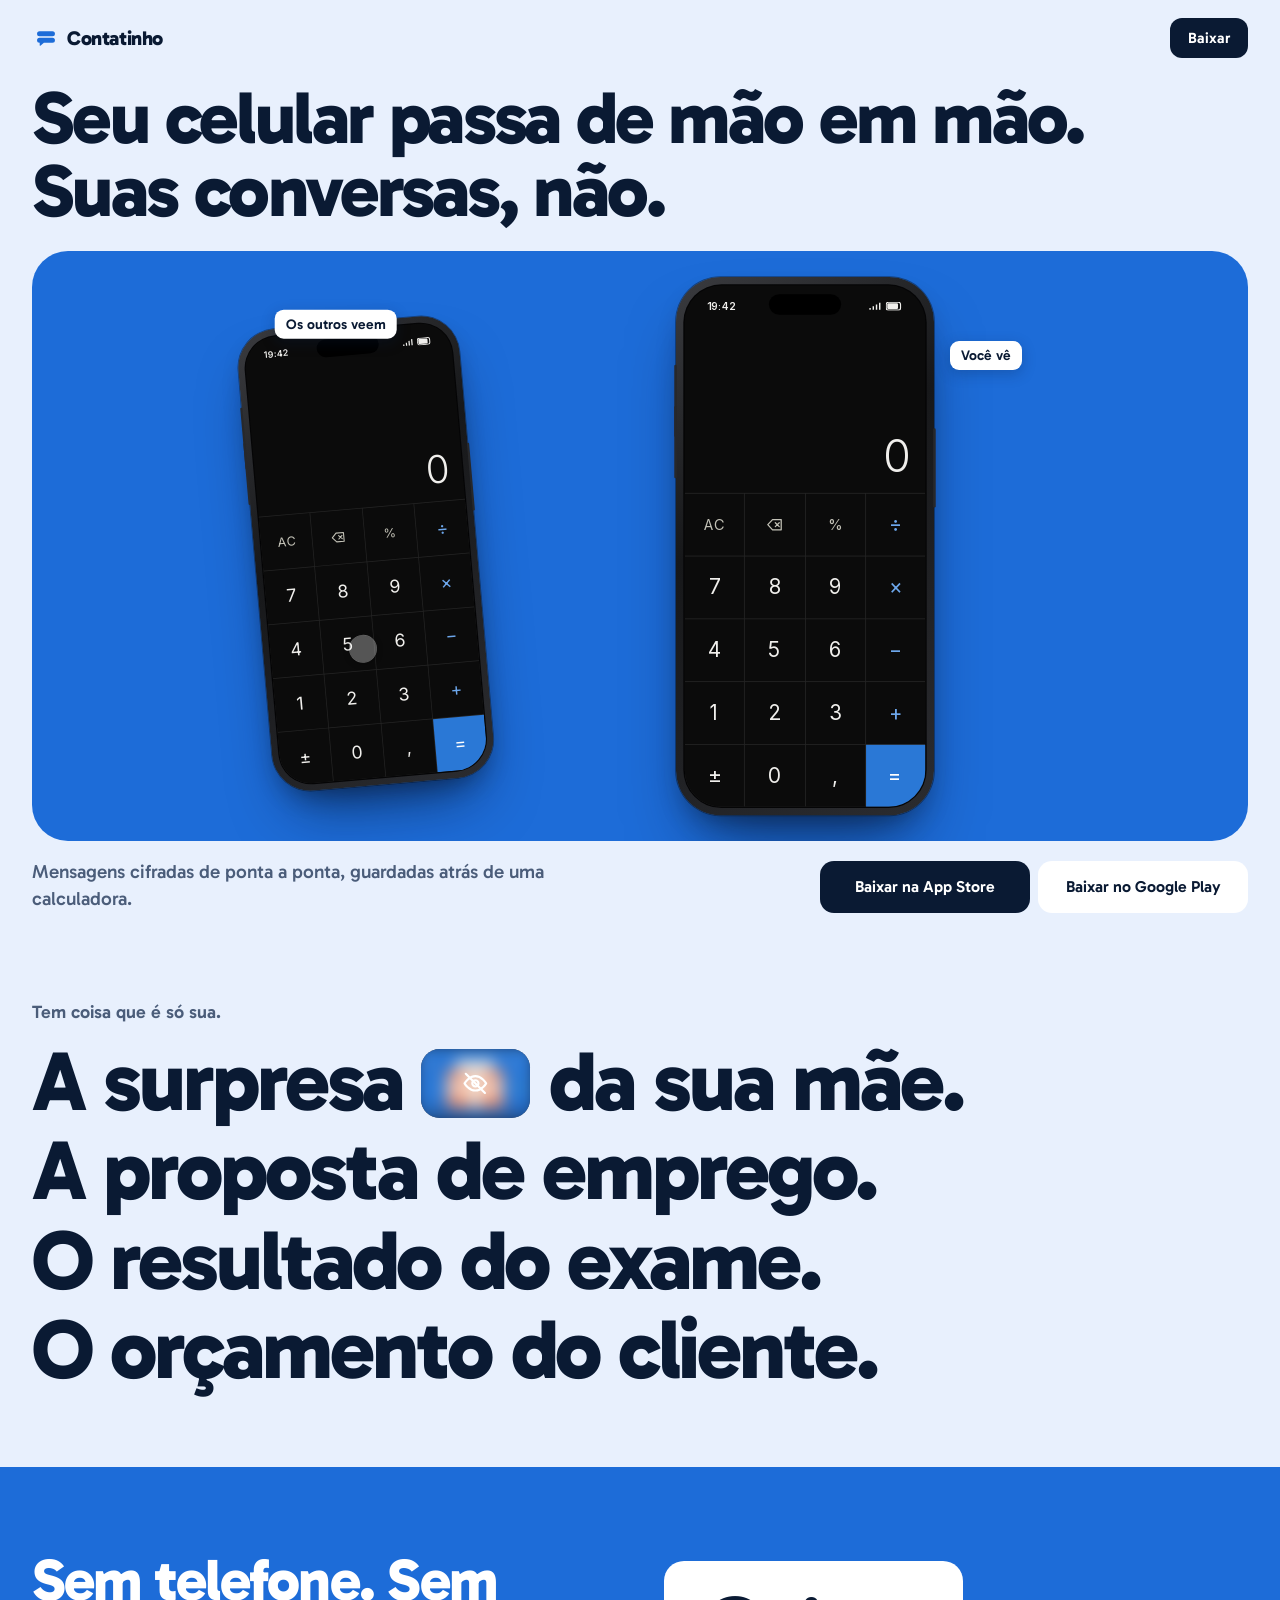
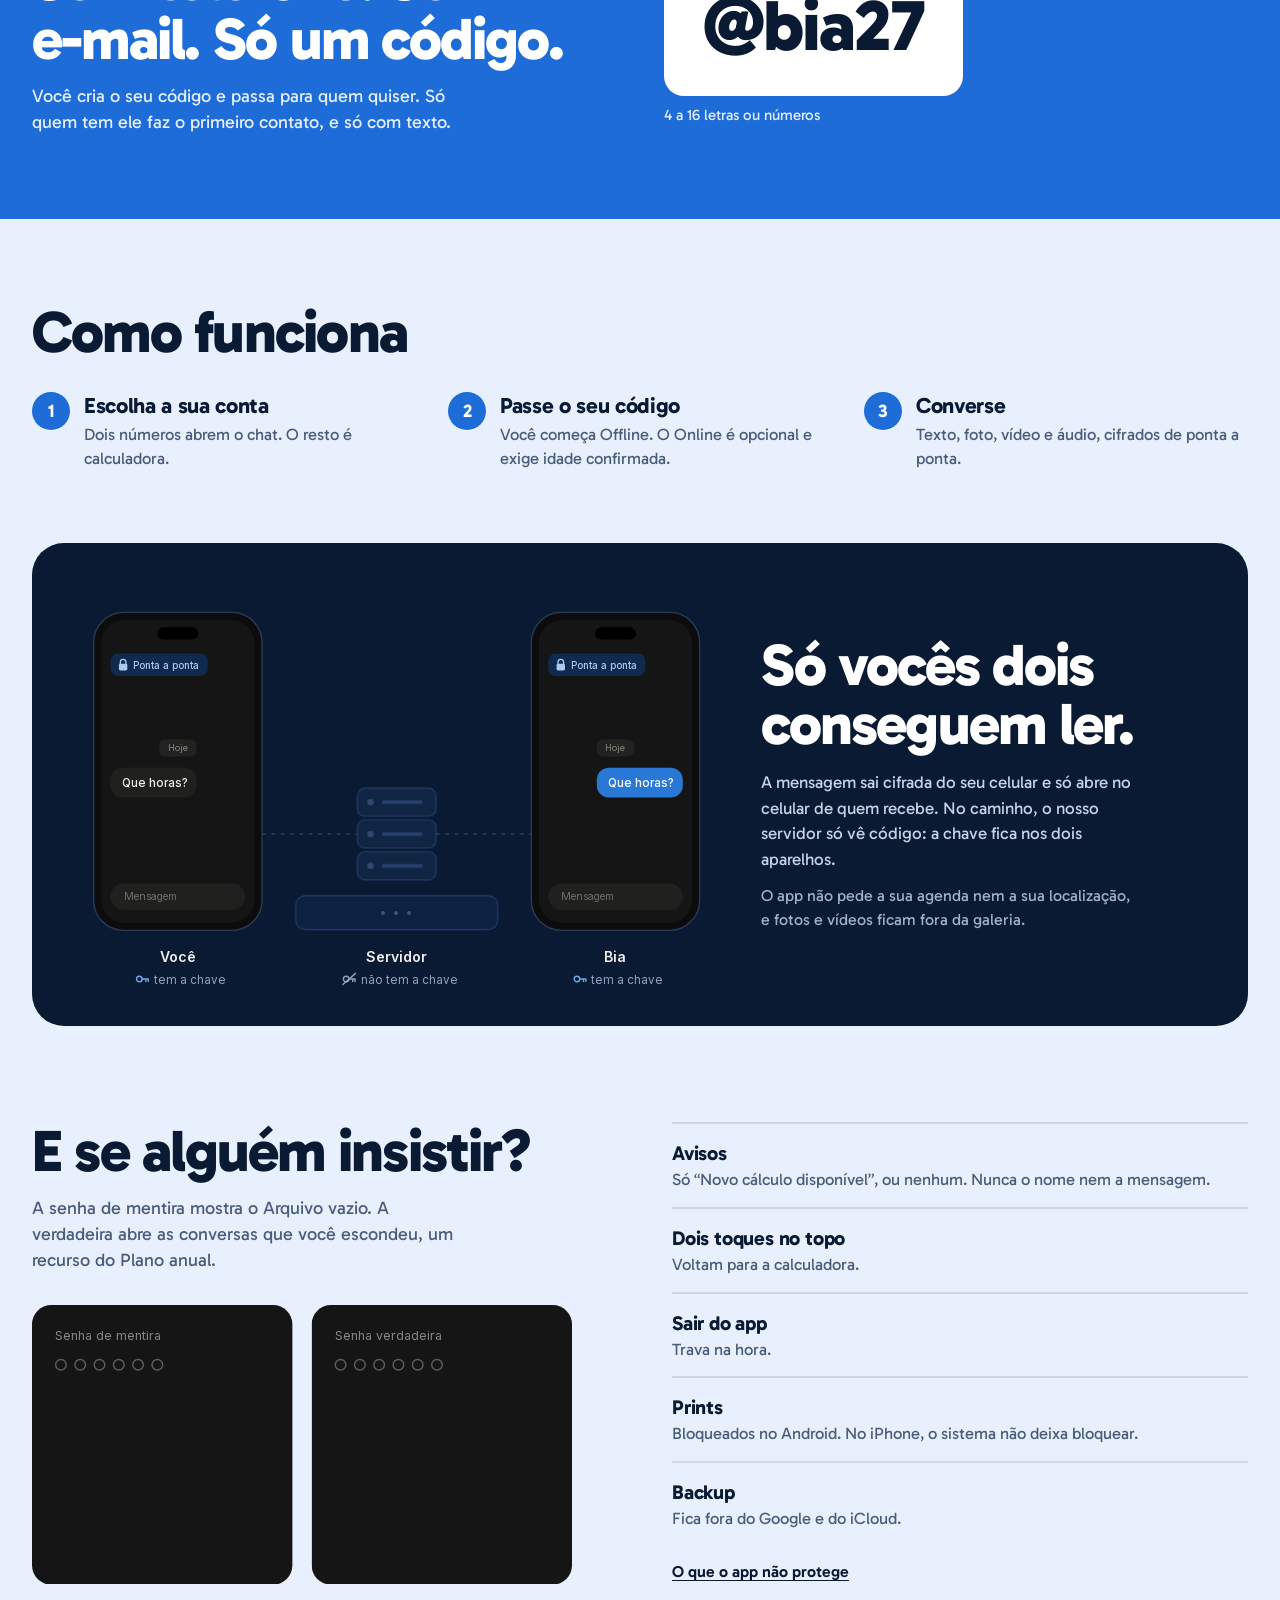
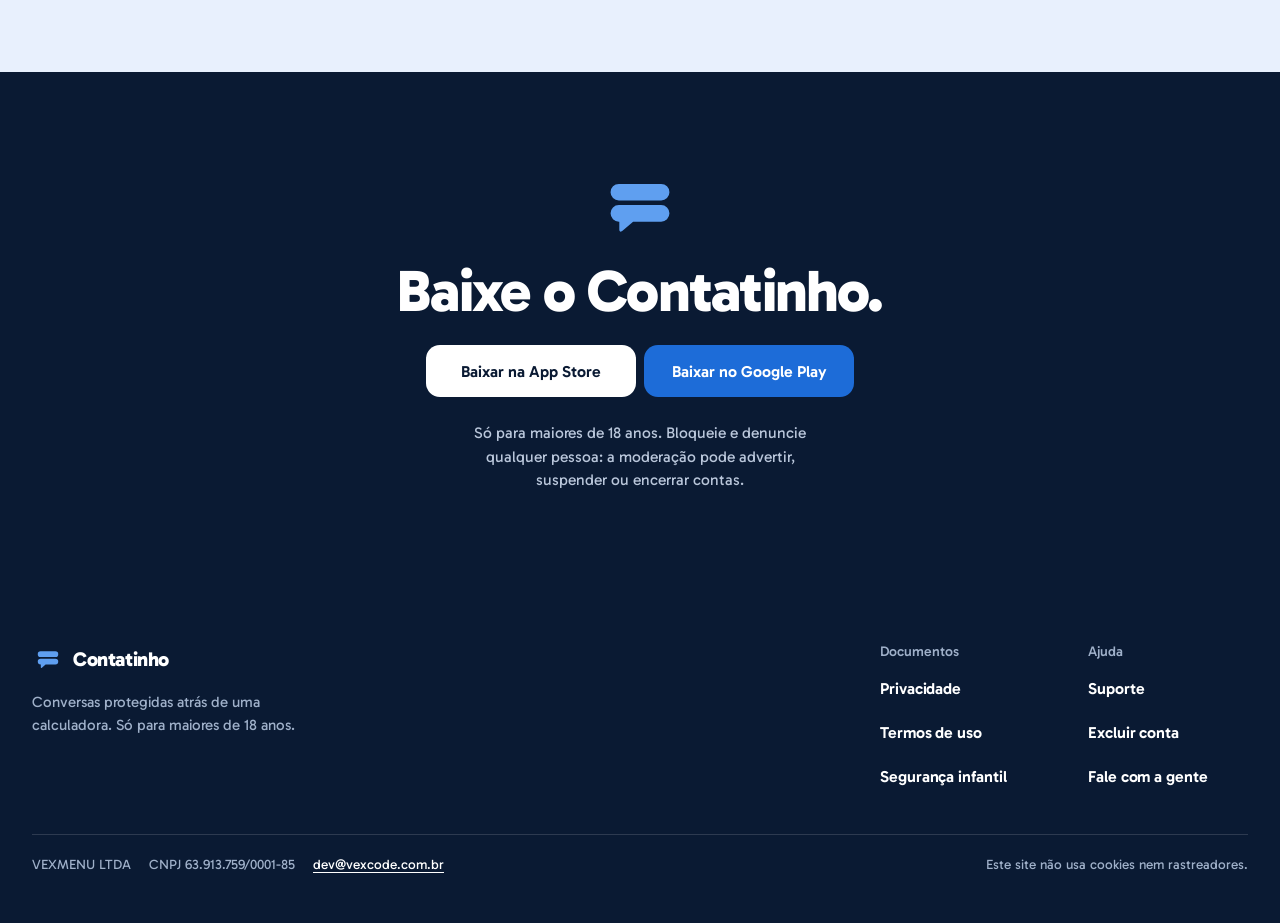
==== commit 51ddbba3: "Conversa de exemplo com nomes novos: Bia, Gabi, Duda, Rafa, Leo e tia Rosa. Só o texto muda; layout," ====
--- a/index.html
+++ b/index.html
@@ -25,7 +25,7 @@
 <div class="m1-her">
 <h1 class="m1-tit"><span class="m1-bal">Por fora, <br>uma calculadora.</span><span class="m1-bal m1-bal--2">Por dentro, <br>suas conversas.</span></h1>
 <div class="m1-her-b"><p>Mensagens cifradas de ponta a ponta, guardadas atrás de uma calculadora.</p><div class="m1-lojas"><a href="https://apps.apple.com/br/app/id6829813231">Baixar na App Store</a><a href="https://play.google.com/store/apps/details?id=com.vexmenu.calculadora">Baixar no Google Play</a></div></div>
-<div class="m1-cel"><div class="k" data-celular="filme" role="img" aria-label="Celular mostrando o Contatinho: chega um aviso que não diz de quem é nem o que diz; a calculadora abre a lista de conversas com a conta secreta; a Jhullye manda a foto da decoração e o vídeo do salão, que chegam cobertos e só aparecem quando você toca; você segura a conversa e esconde: ela vai para o Arquivo, que só abre com senha; dois toques no topo voltam para a calculadora.">
+<div class="m1-cel"><div class="k" data-celular="filme" role="img" aria-label="Celular mostrando o Contatinho: chega um aviso que não diz de quem é nem o que diz; a calculadora abre a lista de conversas com a conta secreta; a Bia manda a foto da decoração e o vídeo do salão, que chegam cobertos e só aparecem quando você toca; você segura a conversa e esconde: ela vai para o Arquivo, que só abre com senha; dois toques no topo voltam para a calculadora.">
 <div class="k-corpo" aria-hidden="true"><div class="k-tela" data-tela>
 <div class="k-ilha"></div>
 <div class="k-push" data-push><span class="k-push-ic"><svg viewBox="0 0 24 24"><path d="M7 6.5v5M4.5 9h5M14.5 9h5M5 15.5l4 4M9 15.5l-4 4M14.5 16h5M14.5 19h5"/></svg></span><div><b>Calculadora</b><span>Novo cálculo disponível</span></div><time>agora</time></div>
@@ -45,23 +45,23 @@
 <section class="k-c k-lista" data-t="lista">
 <header class="k-l-topo"><h6>Conversas</h6><span class="k-selo">Offline</span></header>
 <div class="k-linhas">
-<div class="k-linha" data-jhu><span class="k-av k-av--d"><svg viewBox="0 0 24 24"><circle cx="16.6" cy="12" r="2.6"/><circle cx="14.3" cy="15.98" r="2.6"/><circle cx="9.7" cy="15.98" r="2.6"/><circle cx="7.4" cy="12" r="2.6"/><circle cx="9.7" cy="8.02" r="2.6"/><circle cx="14.3" cy="8.02" r="2.6"/><circle class="a" cx="12" cy="12" r="2.2"/></svg></span><div class="k-l-t"><b>Jhullye</b><span data-jhu-prev>A surpresa ainda tá de pé?</span></div><div class="k-l-m"><time data-jhu-hora>19:40</time><em data-naolidas>1</em></div></div>
-<div class="k-linha"><span class="k-av k-av--d"><svg viewBox="0 0 24 24"><path class="a" d="M3 9.5c2-2 4-2 6 0s4 2 6 0 4-2 6 0"/><path d="M3 14.5c2-2 4-2 6 0s4 2 6 0 4-2 6 0"/></svg></span><div class="k-l-t"><b>Celo</b><span>Mandei o orçamento</span></div><div class="k-l-m"><time>18:10</time></div></div>
-<div class="k-linha"><span class="k-av k-av--l">A</span><div class="k-l-t"><b>Alexa</b><span>Foto</span></div><div class="k-l-m"><time>17:03</time></div></div>
-<div class="k-linha"><span class="k-av k-av--d"><svg viewBox="0 0 24 24"><path d="M5 19C5 11 10 5 19 5c0 9-6 14-14 14z"/><path class="a" d="M5 19l9-9"/></svg></span><div class="k-l-t"><b>Pietro</b><span>Áudio de 0:14</span></div><div class="k-l-m"><time>Ontem</time></div></div>
-<div class="k-linha"><span class="k-av k-av--d"><svg viewBox="0 0 24 24"><path d="M5 10V4.5l4 3h6l4-3V10a7 7 0 0 1-14 0z"/><path class="a" d="M9.5 12h.01M14.5 12h.01"/></svg></span><div class="k-l-t"><b>Juca</b><span>Valeu!</span></div><div class="k-l-m"><time>Ontem</time></div></div>
-<div class="k-linha"><span class="k-av k-av--l">M</span><div class="k-l-t"><b>Mara</b><span>Combinado</span></div><div class="k-l-m"><time>Seg</time></div></div>
+<div class="k-linha" data-bia><span class="k-av k-av--d"><svg viewBox="0 0 24 24"><circle cx="16.6" cy="12" r="2.6"/><circle cx="14.3" cy="15.98" r="2.6"/><circle cx="9.7" cy="15.98" r="2.6"/><circle cx="7.4" cy="12" r="2.6"/><circle cx="9.7" cy="8.02" r="2.6"/><circle cx="14.3" cy="8.02" r="2.6"/><circle class="a" cx="12" cy="12" r="2.2"/></svg></span><div class="k-l-t"><b>Bia</b><span data-bia-prev>A surpresa ainda tá de pé?</span></div><div class="k-l-m"><time data-bia-hora>19:40</time><em data-naolidas>1</em></div></div>
+<div class="k-linha"><span class="k-av k-av--d"><svg viewBox="0 0 24 24"><path class="a" d="M3 9.5c2-2 4-2 6 0s4 2 6 0 4-2 6 0"/><path d="M3 14.5c2-2 4-2 6 0s4 2 6 0 4-2 6 0"/></svg></span><div class="k-l-t"><b>Gabi</b><span>Mandei o orçamento</span></div><div class="k-l-m"><time>18:10</time></div></div>
+<div class="k-linha"><span class="k-av k-av--l">D</span><div class="k-l-t"><b>Duda</b><span>Foto</span></div><div class="k-l-m"><time>17:03</time></div></div>
+<div class="k-linha"><span class="k-av k-av--d"><svg viewBox="0 0 24 24"><path d="M5 19C5 11 10 5 19 5c0 9-6 14-14 14z"/><path class="a" d="M5 19l9-9"/></svg></span><div class="k-l-t"><b>Rafa</b><span>Áudio de 0:14</span></div><div class="k-l-m"><time>Ontem</time></div></div>
+<div class="k-linha"><span class="k-av k-av--d"><svg viewBox="0 0 24 24"><path d="M5 10V4.5l4 3h6l4-3V10a7 7 0 0 1-14 0z"/><path class="a" d="M9.5 12h.01M14.5 12h.01"/></svg></span><div class="k-l-t"><b>Leo</b><span>Valeu!</span></div><div class="k-l-m"><time>Ontem</time></div></div>
+<div class="k-linha"><span class="k-av k-av--l">T</span><div class="k-l-t"><b>Tia Rosa</b><span>Combinado</span></div><div class="k-l-m"><time>Seg</time></div></div>
 <div class="k-linha k-linha--arq" data-arq-linha><span class="k-av k-av--i"><svg viewBox="0 0 24 24"><path d="M3 5h18v4H3zM5 9v10h14V9M10 13h4"/></svg></span><div class="k-l-t"><b>Arquivo</b></div></div>
 </div>
 <nav class="k-abas"><span class="on"><svg viewBox="0 0 24 24"><path d="M4 5h16v11H9l-5 4z"/></svg>Conversas</span><span><svg viewBox="0 0 24 24"><circle cx="12" cy="8" r="4"/><path d="M4 21c0-4 4-6 8-6s8 2 8 6"/></svg>Desconhecidos</span><span><svg viewBox="0 0 24 24"><path d="M4 7h9M17 7h3M4 17h3M11 17h9"/><circle cx="15" cy="7" r="2"/><circle cx="9" cy="17" r="2"/></svg>Ajustes</span></nav>
 </section>
 
 <section class="k-c k-conv on" data-t="conv">
-<header class="k-c-topo"><svg class="k-volta" data-volta viewBox="0 0 24 24"><path d="M15 5l-7 7 7 7"/></svg><span class="k-av k-av--p k-av--d"><svg viewBox="0 0 24 24"><circle cx="16.6" cy="12" r="2.6"/><circle cx="14.3" cy="15.98" r="2.6"/><circle cx="9.7" cy="15.98" r="2.6"/><circle cx="7.4" cy="12" r="2.6"/><circle cx="9.7" cy="8.02" r="2.6"/><circle cx="14.3" cy="8.02" r="2.6"/><circle class="a" cx="12" cy="12" r="2.2"/></svg></span><div class="k-c-n"><b>Jhullye</b><small data-sub>online agora</small></div><svg class="k-ppp" viewBox="0 0 24 24"><circle cx="5" cy="12" r="1.2"/><circle cx="12" cy="12" r="1.2"/><circle cx="19" cy="12" r="1.2"/></svg></header>
+<header class="k-c-topo"><svg class="k-volta" data-volta viewBox="0 0 24 24"><path d="M15 5l-7 7 7 7"/></svg><span class="k-av k-av--p k-av--d"><svg viewBox="0 0 24 24"><circle cx="16.6" cy="12" r="2.6"/><circle cx="14.3" cy="15.98" r="2.6"/><circle cx="9.7" cy="15.98" r="2.6"/><circle cx="7.4" cy="12" r="2.6"/><circle cx="9.7" cy="8.02" r="2.6"/><circle cx="14.3" cy="8.02" r="2.6"/><circle class="a" cx="12" cy="12" r="2.2"/></svg></span><div class="k-c-n"><b>Bia</b><small data-sub>online agora</small></div><svg class="k-ppp" viewBox="0 0 24 24"><circle cx="5" cy="12" r="1.2"/><circle cx="12" cy="12" r="1.2"/><circle cx="19" cy="12" r="1.2"/></svg></header>
 <div class="k-msgs">
 <p class="k-cif"><svg viewBox="0 0 24 24"><rect x="5" y="11" width="14" height="9" rx="2"/><path d="M8 11V8a4 4 0 0 1 8 0v3"/></svg>Mensagens cifradas de ponta a ponta. Só vocês dois conseguem ler.</p>
 <span class="k-dia">Hoje</span>
-<div class="k-m ela">Os 60 da Mara são sábado. Ela não pode nem sonhar<time>11:02</time></div>
+<div class="k-m ela">Os 60 da tia Rosa são sábado. Ela não pode nem sonhar<time>11:02</time></div>
 <div class="k-m eu">Pode deixar. Ela vive mexendo no meu celular<time>11:05</time></div>
 <div class="k-m ela">Por isso combinei tudo por aqui<time>11:06</time></div>
 <div class="k-m eu">O salão tá reservado<time>11:07</time></div>
@@ -79,14 +79,14 @@
 <section class="k-c k-arq" data-t="arq">
 <header class="k-l-topo k-arq-topo"><svg class="k-volta" viewBox="0 0 24 24"><path d="M15 5l-7 7 7 7"/></svg><h6>Arquivo</h6></header>
 <div class="k-linhas">
-<div class="k-linha"><span class="k-av k-av--d"><svg viewBox="0 0 24 24"><circle cx="16.6" cy="12" r="2.6"/><circle cx="14.3" cy="15.98" r="2.6"/><circle cx="9.7" cy="15.98" r="2.6"/><circle cx="7.4" cy="12" r="2.6"/><circle cx="9.7" cy="8.02" r="2.6"/><circle cx="14.3" cy="8.02" r="2.6"/><circle class="a" cx="12" cy="12" r="2.2"/></svg></span><div class="k-l-t"><b>Jhullye</b><span>Fechado. Sábado, 19h.</span></div><div class="k-l-m"><time>19:42</time></div></div>
+<div class="k-linha"><span class="k-av k-av--d"><svg viewBox="0 0 24 24"><circle cx="16.6" cy="12" r="2.6"/><circle cx="14.3" cy="15.98" r="2.6"/><circle cx="9.7" cy="15.98" r="2.6"/><circle cx="7.4" cy="12" r="2.6"/><circle cx="9.7" cy="8.02" r="2.6"/><circle cx="14.3" cy="8.02" r="2.6"/><circle class="a" cx="12" cy="12" r="2.2"/></svg></span><div class="k-l-t"><b>Bia</b><span>Fechado. Sábado, 19h.</span></div><div class="k-l-m"><time>19:42</time></div></div>
 </div>
 </section>
 
 <div class="k-visu" data-visu><div class="k-visu-foto"><svg class="cena-foto" viewBox="0 0 240 190" aria-hidden="true" focusable="false"><rect width="240" height="190" fill="#1c2536"/><rect y="150" width="240" height="40" fill="#241f1d"/><rect y="150" width="240" height="1.5" fill="#3a302a"/><path d="M-4 20Q120 50 244 18" fill="none" stroke="#c3c2b7" stroke-opacity=".55" stroke-width="1"/><path d="M-1.5 22.2h14l-7 12z" fill="#f09978"/><path d="M17.6 26.1h14l-7 12z" fill="#6da7ec"/><path d="M36.7 29.2h14l-7 12z" fill="#f0eee6"/><path d="M55.8 31.7h14l-7 12z" fill="#55bf50"/><path d="M74.8 33.3h14l-7 12z" fill="#f09978"/><path d="M93.9 34.3h14l-7 12z" fill="#6da7ec"/><path d="M113.0 34.5h14l-7 12z" fill="#f0eee6"/><path d="M132.1 34.0h14l-7 12z" fill="#55bf50"/><path d="M151.2 32.7h14l-7 12z" fill="#f09978"/><path d="M170.2 30.7h14l-7 12z" fill="#6da7ec"/><path d="M189.3 28.0h14l-7 12z" fill="#f0eee6"/><path d="M208.4 24.6h14l-7 12z" fill="#55bf50"/><path d="M227.5 20.4h14l-7 12z" fill="#f09978"/><path d="M54 122C48 141 60 142.5 52 150" fill="none" stroke="#c3c2b7" stroke-opacity=".5" stroke-width=".9"/><ellipse cx="54" cy="92" rx="22" ry="27" fill="#2a78d6"/><path d="M51 123h6l-3-5z" fill="#2a78d6"/><ellipse cx="45.6" cy="80.7" rx="4.0" ry="7.0" fill="#fff" fill-opacity=".3" transform="rotate(-22 45.6 80.7)"/><path d="M96 101C101 120 91 132.0 94 150" fill="none" stroke="#c3c2b7" stroke-opacity=".5" stroke-width=".9"/><ellipse cx="96" cy="74" rx="19" ry="24" fill="#f09978"/><path d="M93 102h6l-3-5z" fill="#f09978"/><ellipse cx="88.8" cy="63.9" rx="3.4" ry="6.2" fill="#fff" fill-opacity=".3" transform="rotate(-22 88.8 63.9)"/><path d="M178 111C173 130 183 137.0 176 150" fill="none" stroke="#c3c2b7" stroke-opacity=".5" stroke-width=".9"/><ellipse cx="178" cy="82" rx="21" ry="26" fill="#f0eee6"/><path d="M175 112h6l-3-5z" fill="#f0eee6"/><ellipse cx="170.0" cy="71.1" rx="3.8" ry="6.8" fill="#fff" fill-opacity=".3" transform="rotate(-22 170.0 71.1)"/><path d="M210 129C214 148 206 146.0 208 150" fill="none" stroke="#c3c2b7" stroke-opacity=".5" stroke-width=".9"/><ellipse cx="210" cy="106" rx="16" ry="20" fill="#55bf50"/><path d="M207 130h6l-3-5z" fill="#55bf50"/><ellipse cx="203.9" cy="97.6" rx="2.9" ry="5.2" fill="#fff" fill-opacity=".3" transform="rotate(-22 203.9 97.6)"/><path d="M140 83C136 102 144 123.0 138 150" fill="none" stroke="#c3c2b7" stroke-opacity=".5" stroke-width=".9"/><ellipse cx="140" cy="62" rx="14" ry="18" fill="#6da7ec"/><path d="M137 84h6l-3-5z" fill="#6da7ec"/><ellipse cx="134.7" cy="54.4" rx="2.5" ry="4.7" fill="#fff" fill-opacity=".3" transform="rotate(-22 134.7 54.4)"/><rect x="112" y="124" width="36" height="26" rx="2.5" fill="#6da7ec"/><rect x="127" y="124" width="6" height="26" fill="#f0eee6"/><rect x="112" y="133" width="36" height="5.5" fill="#f0eee6"/><ellipse cx="124.5" cy="121" rx="6" ry="3.8" fill="#f0eee6"/><ellipse cx="135.5" cy="121" rx="6" ry="3.8" fill="#f0eee6"/><rect x="26" y="140" width="5" height="2.4" rx=".7" fill="#f09978" transform="rotate(20 28.5 141.2)"/><rect x="44" y="124" width="5" height="2.4" rx=".7" fill="#6da7ec" transform="rotate(-30 46.5 125.2)"/><rect x="76" y="146" width="5" height="2.4" rx=".7" fill="#f0eee6" transform="rotate(45 78.5 147.2)"/><rect x="166" y="140" width="5" height="2.4" rx=".7" fill="#55bf50" transform="rotate(-15 168.5 141.2)"/><rect x="196" y="130" width="5" height="2.4" rx=".7" fill="#f2cf86" transform="rotate(30 198.5 131.2)"/><rect x="152" y="112" width="5" height="2.4" rx=".7" fill="#f09978" transform="rotate(10 154.5 113.2)"/><rect x="16" y="112" width="5" height="2.4" rx=".7" fill="#6da7ec" transform="rotate(-40 18.5 113.2)"/><rect x="222" y="146" width="5" height="2.4" rx=".7" fill="#f0eee6" transform="rotate(60 224.5 147.2)"/><rect x="98" y="128" width="5" height="2.4" rx=".7" fill="#55bf50" transform="rotate(70 100.5 129.2)"/></svg></div><div class="k-visu-video"><svg class="cena-video" viewBox="0 0 270 480" preserveAspectRatio="xMidYMid slice" aria-hidden="true" focusable="false"><rect width="270" height="480" fill="#2a201c"/><rect y="372" width="270" height="108" fill="#1b1513"/><path d="M-10 54Q135 128 280 46" fill="none" stroke="#5b4a3e" stroke-width="1.2"/><g class="lz lz1"><circle cx="6.1" cy="64.7" r="9" fill="#f2cf86" fill-opacity=".14"/><circle cx="6.1" cy="64.7" r="3.4" fill="#f2cf86"/></g><g class="lz lz2"><circle cx="38.3" cy="77.3" r="9" fill="#f2cf86" fill-opacity=".14"/><circle cx="38.3" cy="77.3" r="3.4" fill="#f2cf86"/></g><g class="lz lz3"><circle cx="70.6" cy="86.1" r="9" fill="#f2cf86" fill-opacity=".14"/><circle cx="70.6" cy="86.1" r="3.4" fill="#f2cf86"/></g><g class="lz lz1"><circle cx="102.8" cy="91.0" r="9" fill="#f2cf86" fill-opacity=".14"/><circle cx="102.8" cy="91.0" r="3.4" fill="#f2cf86"/></g><g class="lz lz2"><circle cx="135.0" cy="92.0" r="9" fill="#f2cf86" fill-opacity=".14"/><circle cx="135.0" cy="92.0" r="3.4" fill="#f2cf86"/></g><g class="lz lz3"><circle cx="167.2" cy="89.2" r="9" fill="#f2cf86" fill-opacity=".14"/><circle cx="167.2" cy="89.2" r="3.4" fill="#f2cf86"/></g><g class="lz lz1"><circle cx="199.4" cy="82.5" r="9" fill="#f2cf86" fill-opacity=".14"/><circle cx="199.4" cy="82.5" r="3.4" fill="#f2cf86"/></g><g class="lz lz2"><circle cx="231.7" cy="72.0" r="9" fill="#f2cf86" fill-opacity=".14"/><circle cx="231.7" cy="72.0" r="3.4" fill="#f2cf86"/></g><g class="lz lz3"><circle cx="263.9" cy="57.6" r="9" fill="#f2cf86" fill-opacity=".14"/><circle cx="263.9" cy="57.6" r="3.4" fill="#f2cf86"/></g><path d="M-10 118Q135 186 280 110" fill="none" stroke="#5b4a3e" stroke-width="1.2"/><g class="lz lz2"><circle cx="8.1" cy="128.9" r="9" fill="#f2cf86" fill-opacity=".14"/><circle cx="8.1" cy="128.9" r="3.4" fill="#f2cf86"/></g><g class="lz lz3"><circle cx="44.4" cy="141.4" r="9" fill="#f2cf86" fill-opacity=".14"/><circle cx="44.4" cy="141.4" r="3.4" fill="#f2cf86"/></g><g class="lz lz1"><circle cx="80.6" cy="149.4" r="9" fill="#f2cf86" fill-opacity=".14"/><circle cx="80.6" cy="149.4" r="3.4" fill="#f2cf86"/></g><g class="lz lz2"><circle cx="116.9" cy="152.9" r="9" fill="#f2cf86" fill-opacity=".14"/><circle cx="116.9" cy="152.9" r="3.4" fill="#f2cf86"/></g><g class="lz lz3"><circle cx="153.1" cy="151.9" r="9" fill="#f2cf86" fill-opacity=".14"/><circle cx="153.1" cy="151.9" r="3.4" fill="#f2cf86"/></g><g class="lz lz1"><circle cx="189.4" cy="146.4" r="9" fill="#f2cf86" fill-opacity=".14"/><circle cx="189.4" cy="146.4" r="3.4" fill="#f2cf86"/></g><g class="lz lz2"><circle cx="225.6" cy="136.4" r="9" fill="#f2cf86" fill-opacity=".14"/><circle cx="225.6" cy="136.4" r="3.4" fill="#f2cf86"/></g><g class="lz lz3"><circle cx="261.9" cy="121.9" r="9" fill="#f2cf86" fill-opacity=".14"/><circle cx="261.9" cy="121.9" r="3.4" fill="#f2cf86"/></g><path d="M40 265C34 284 46 291.0 38 304" fill="none" stroke="#c3c2b7" stroke-opacity=".5" stroke-width=".9"/><ellipse cx="40" cy="236" rx="21" ry="26" fill="#2a78d6"/><path d="M37 266h6l-3-5z" fill="#2a78d6"/><ellipse cx="32.0" cy="225.1" rx="3.8" ry="6.8" fill="#fff" fill-opacity=".3" transform="rotate(-22 32.0 225.1)"/><path d="M70 238C75 257 65 277.5 68 304" fill="none" stroke="#c3c2b7" stroke-opacity=".5" stroke-width=".9"/><ellipse cx="70" cy="212" rx="18" ry="23" fill="#f09978"/><path d="M67 239h6l-3-5z" fill="#f09978"/><ellipse cx="63.2" cy="202.3" rx="3.2" ry="6.0" fill="#fff" fill-opacity=".3" transform="rotate(-22 63.2 202.3)"/><path d="M228 255C223 274 233 286.0 226 304" fill="none" stroke="#c3c2b7" stroke-opacity=".5" stroke-width=".9"/><ellipse cx="228" cy="226" rx="21" ry="26" fill="#f0eee6"/><path d="M225 256h6l-3-5z" fill="#f0eee6"/><ellipse cx="220.0" cy="215.1" rx="3.8" ry="6.8" fill="#fff" fill-opacity=".3" transform="rotate(-22 220.0 215.1)"/><path d="M202 275C206 294 198 296.0 200 304" fill="none" stroke="#c3c2b7" stroke-opacity=".5" stroke-width=".9"/><ellipse cx="202" cy="252" rx="16" ry="20" fill="#55bf50"/><path d="M199 276h6l-3-5z" fill="#55bf50"/><ellipse cx="195.9" cy="243.6" rx="2.9" ry="5.2" fill="#fff" fill-opacity=".3" transform="rotate(-22 195.9 243.6)"/><rect x="22" y="300" width="226" height="10" rx="2" fill="#f0eee6"/><rect x="28" y="310" width="214" height="54" fill="#e2ded4"/><path d="M28 330h214M28 350h214" stroke="#d3cec2" stroke-width="1"/><rect x="100" y="258" width="70" height="42" rx="4" fill="#f0eee6"/><rect x="100" y="282" width="70" height="5" fill="#6da7ec"/><rect x="114" y="226" width="42" height="32" rx="4" fill="#f8f6f0"/><rect x="114" y="246" width="42" height="4" fill="#6da7ec"/><text x="135" y="220" text-anchor="middle" class="velas">60</text><g class="chama"><ellipse cx="126" cy="190" rx="2.6" ry="4.4" fill="#f2cf86"/><ellipse cx="145" cy="190" rx="2.6" ry="4.4" fill="#f2cf86"/></g><ellipse cx="56" cy="298" rx="14" ry="3" fill="#c3c2b7" fill-opacity=".55"/><ellipse cx="214" cy="298" rx="14" ry="3" fill="#c3c2b7" fill-opacity=".55"/><rect x="76" y="280" width="6" height="18" rx="1.5" fill="#c3c2b7" fill-opacity=".35"/><rect x="188" y="280" width="6" height="18" rx="1.5" fill="#c3c2b7" fill-opacity=".35"/><path d="M8 480V420a26 26 0 0 1 52 0V480z" fill="#120e0d"/><path d="M74 480V420a26 26 0 0 1 52 0V480z" fill="#120e0d"/><path d="M144 480V420a26 26 0 0 1 52 0V480z" fill="#120e0d"/><path d="M210 480V420a26 26 0 0 1 52 0V480z" fill="#120e0d"/><rect x="40" y="380" width="5" height="2.4" rx=".7" fill="#f09978" transform="rotate(20 42.5 381.2)"/><rect x="90" y="396" width="5" height="2.4" rx=".7" fill="#6da7ec" transform="rotate(-30 92.5 397.2)"/><rect x="150" y="388" width="5" height="2.4" rx=".7" fill="#f0eee6" transform="rotate(45 152.5 389.2)"/><rect x="210" y="402" width="5" height="2.4" rx=".7" fill="#55bf50" transform="rotate(-15 212.5 403.2)"/><rect x="120" y="410" width="5" height="2.4" rx=".7" fill="#f2cf86" transform="rotate(30 122.5 411.2)"/><rect x="60" y="420" width="5" height="2.4" rx=".7" fill="#f09978" transform="rotate(70 62.5 421.2)"/><rect x="230" y="384" width="5" height="2.4" rx=".7" fill="#6da7ec" transform="rotate(10 232.5 385.2)"/></svg></div><span class="k-visu-x"><svg viewBox="0 0 24 24"><path d="M6 6l12 12M18 6L6 18"/></svg></span><div class="k-visu-b"><i data-barra></i></div></div>
 
-<div class="k-folha" data-acoes><div><span class="k-f-quem"><span class="k-av k-av--p k-av--d"><svg viewBox="0 0 24 24"><circle cx="16.6" cy="12" r="2.6"/><circle cx="14.3" cy="15.98" r="2.6"/><circle cx="9.7" cy="15.98" r="2.6"/><circle cx="7.4" cy="12" r="2.6"/><circle cx="9.7" cy="8.02" r="2.6"/><circle cx="14.3" cy="8.02" r="2.6"/><circle class="a" cx="12" cy="12" r="2.2"/></svg></span><b>Jhullye</b></span><span class="k-op" data-esconder><svg viewBox="0 0 24 24"><path d="M3 5h18v4H3zM5 9v10h14V9M10 13h4"/></svg><span>Esconder<small>Sai da lista e fica no Arquivo</small></span></span><span class="k-op"><svg viewBox="0 0 24 24"><path d="M6 16V11a6 6 0 0 1 9.5-4.9M18 11v5l1.5 2H8M10 20.5a2.2 2.2 0 0 0 4 0M4 4l16 16"/></svg><span>Silenciar avisos</span></span><span class="k-op"><svg viewBox="0 0 24 24"><path d="M4.5 7h15M9.5 7V4.5h5V7M6.5 7l1 13h9l1-13"/></svg><span>Apagar conversa</span></span><span class="k-op p"><svg viewBox="0 0 24 24"><circle cx="12" cy="12" r="8"/><path d="M6.5 6.5l11 11"/></svg><span>Bloquear</span></span></div></div>
-<div class="k-folha" data-folha><div><span class="k-s-selo k-s-selo--p"><svg viewBox="0 0 24 24"><path d="M12 3l7 3v5.5c0 4.4-3 8-7 9.5-4-1.5-7-5.1-7-9.5V6z"/><rect x="9" y="11" width="6" height="5" rx="1"/><path d="M10.2 11V9.6a1.8 1.8 0 0 1 3.6 0V11"/></svg></span><b>Esconder a conversa com Jhullye?</b><p>Ela sai da lista e só aparece no Arquivo, com a sua senha.</p><span class="k-bt" data-confirma>Esconder</span><span class="k-bt k-bt--s">Cancelar</span></div></div>
+<div class="k-folha" data-acoes><div><span class="k-f-quem"><span class="k-av k-av--p k-av--d"><svg viewBox="0 0 24 24"><circle cx="16.6" cy="12" r="2.6"/><circle cx="14.3" cy="15.98" r="2.6"/><circle cx="9.7" cy="15.98" r="2.6"/><circle cx="7.4" cy="12" r="2.6"/><circle cx="9.7" cy="8.02" r="2.6"/><circle cx="14.3" cy="8.02" r="2.6"/><circle class="a" cx="12" cy="12" r="2.2"/></svg></span><b>Bia</b></span><span class="k-op" data-esconder><svg viewBox="0 0 24 24"><path d="M3 5h18v4H3zM5 9v10h14V9M10 13h4"/></svg><span>Esconder<small>Sai da lista e fica no Arquivo</small></span></span><span class="k-op"><svg viewBox="0 0 24 24"><path d="M6 16V11a6 6 0 0 1 9.5-4.9M18 11v5l1.5 2H8M10 20.5a2.2 2.2 0 0 0 4 0M4 4l16 16"/></svg><span>Silenciar avisos</span></span><span class="k-op"><svg viewBox="0 0 24 24"><path d="M4.5 7h15M9.5 7V4.5h5V7M6.5 7l1 13h9l1-13"/></svg><span>Apagar conversa</span></span><span class="k-op p"><svg viewBox="0 0 24 24"><circle cx="12" cy="12" r="8"/><path d="M6.5 6.5l11 11"/></svg><span>Bloquear</span></span></div></div>
+<div class="k-folha" data-folha><div><span class="k-s-selo k-s-selo--p"><svg viewBox="0 0 24 24"><path d="M12 3l7 3v5.5c0 4.4-3 8-7 9.5-4-1.5-7-5.1-7-9.5V6z"/><rect x="9" y="11" width="6" height="5" rx="1"/><path d="M10.2 11V9.6a1.8 1.8 0 0 1 3.6 0V11"/></svg></span><b>Esconder a conversa com Bia?</b><p>Ela sai da lista e só aparece no Arquivo, com a sua senha.</p><span class="k-bt" data-confirma>Esconder</span><span class="k-bt k-bt--s">Cancelar</span></div></div>
 
 <div class="k-senha" data-senha><div class="k-s-topo"><span class="k-s-selo"><svg viewBox="0 0 24 24"><path d="M12 3l7 3v5.5c0 4.4-3 8-7 9.5-4-1.5-7-5.1-7-9.5V6z"/><rect x="9" y="11" width="6" height="5" rx="1"/><path d="M10.2 11V9.6a1.8 1.8 0 0 1 3.6 0V11"/></svg></span><b>Arquivo</b><small>Digite sua senha</small><span class="k-pontos" data-pontos><i></i><i></i><i></i><i></i><i></i><i></i></span><span class="k-desb"><svg viewBox="0 0 24 24"><path d="M5 12.5l4.5 4.5L19 7.5"/></svg>Desbloqueado</span></div><span class="k-tec"><i data-s="1">1</i><i data-s="2">2</i><i data-s="3">3</i><i data-s="4">4</i><i data-s="5">5</i><i data-s="6">6</i><i data-s="7">7</i><i data-s="8">8</i><i data-s="9">9</i><i class="v"></i><i data-s="0">0</i><i class="v"><svg viewBox="0 0 24 24"><path d="M9 5.5h11v13H9l-6-6.5zM12.5 9.5l5 5M17.5 9.5l-5 5"/></svg></i></span><span class="k-bt" data-abrir>Abrir</span></div>
 
@@ -111,10 +111,10 @@
 </dl><p class="m1-nota"><a href="privacidade.html#limites">O que o app não protege</a></p></section>
 
 <section class="m1-sec m1-decide" aria-labelledby="m1-decide-t"><div><h2 id="m1-decide-t">Só fala com você quem tem o seu código.</h2><p>Você começa Offline. O primeiro contato chega separado, só com texto. O Online é opcional e exige idade confirmada.</p></div>
-<div class="m1-ped" aria-hidden="true"><span class="m1-ped-t">Desconhecidos</span><div class="m1-ped-c"><span class="m1-av">J</span><div><b>Juca</b><small>@juca · pediu para conversar</small></div></div><p>Oi, aqui é o Juca, do futebol. O Pietro me passou o seu código.</p><div class="m1-ped-b"><span class="w">Aceitar</span><span>Apagar</span><span>Bloquear</span><span>Denunciar</span></div></div></section>
+<div class="m1-ped" aria-hidden="true"><span class="m1-ped-t">Desconhecidos</span><div class="m1-ped-c"><span class="m1-av">L</span><div><b>Leo</b><small>@leo27 · pediu para conversar</small></div></div><p>Oi, aqui é o Leo, do futebol. O Rafa me passou o seu código.</p><div class="m1-ped-b"><span class="w">Aceitar</span><span>Apagar</span><span>Bloquear</span><span>Denunciar</span></div></div></section>
 
 <section class="m1-sec m1-arq" aria-labelledby="m1-arq-t"><h2 id="m1-arq-t">Duas senhas. Um Arquivo.</h2><p class="m1-arq-p">A conversa escondida sai da lista. A senha de mentira abre o mesmo Arquivo, vazio.</p>
-<div class="m1-arq-g"><figure><figcaption>Senha verdadeira</figcaption><ul><li><span>J</span><b>Jhullye</b>Fechado. Sábado, 19h.</li><li><span>A</span><b>Alexa</b>Foto</li></ul></figure><figure><figcaption>Senha de mentira</figcaption><p>Nenhuma conversa arquivada</p></figure></div>
+<div class="m1-arq-g"><figure><figcaption>Senha verdadeira</figcaption><ul><li><span>B</span><b>Bia</b>Fechado. Sábado, 19h.</li><li><span>D</span><b>Duda</b>Foto</li></ul></figure><figure><figcaption>Senha de mentira</figcaption><p>Nenhuma conversa arquivada</p></figure></div>
 <small>Esconder conversas faz parte do Plano anual. Ninguém recupera a senha verdadeira, nem nós.</small></section>
 
 <section class="m1-fim" id="baixar-1" aria-labelledby="m1-fim-t"><div class="m1-fim-logo"><svg viewBox="0 0 100 100" aria-hidden="true" focusable="false"><path fill="currentColor" d="M27 26h46a9 9 0 0 1 0 18H27a9 9 0 0 1 0-18Zm0 23h46a9 9 0 0 1 0 18H42.5L31 77c-1.900 1.700-3.500.800-3.500-1.500V67H27a9 9 0 0 1 0-18Z"/></svg></div><h2 id="m1-fim-t">Seu celular, suas conversas.</h2><p>Só para maiores de 18 anos. Bloqueie e denuncie qualquer pessoa: a moderação pode advertir, suspender ou encerrar contas.</p><div class="m1-lojas"><a href="https://apps.apple.com/br/app/id6829813231">Baixar na App Store</a><a href="https://play.google.com/store/apps/details?id=com.vexmenu.calculadora">Baixar no Google Play</a></div></section>
@@ -145,7 +145,7 @@
 <div class="k-dedo" data-dedo></div>
 </div></div></div>
 <figcaption>Os outros veem</figcaption></figure>
-<figure class="m5-dentro"><div class="k" data-celular="filme" role="img" aria-label="Celular mostrando o Contatinho: chega um aviso que não diz de quem é nem o que diz; a calculadora abre a lista de conversas com a conta secreta; a Jhullye manda a foto da decoração e o vídeo do salão, que chegam cobertos e só aparecem quando você toca; você segura a conversa e esconde: ela vai para o Arquivo, que só abre com senha; dois toques no topo voltam para a calculadora.">
+<figure class="m5-dentro"><div class="k" data-celular="filme" role="img" aria-label="Celular mostrando o Contatinho: chega um aviso que não diz de quem é nem o que diz; a calculadora abre a lista de conversas com a conta secreta; a Bia manda a foto da decoração e o vídeo do salão, que chegam cobertos e só aparecem quando você toca; você segura a conversa e esconde: ela vai para o Arquivo, que só abre com senha; dois toques no topo voltam para a calculadora.">
 <div class="k-corpo" aria-hidden="true"><div class="k-tela" data-tela>
 <div class="k-ilha"></div>
 <div class="k-push" data-push><span class="k-push-ic"><svg viewBox="0 0 24 24"><path d="M7 6.5v5M4.5 9h5M14.5 9h5M5 15.5l4 4M9 15.5l-4 4M14.5 16h5M14.5 19h5"/></svg></span><div><b>Calculadora</b><span>Novo cálculo disponível</span></div><time>agora</time></div>
@@ -165,23 +165,23 @@
 <section class="k-c k-lista" data-t="lista">
 <header class="k-l-topo"><h6>Conversas</h6><span class="k-selo">Offline</span></header>
 <div class="k-linhas">
-<div class="k-linha" data-jhu><span class="k-av k-av--d"><svg viewBox="0 0 24 24"><circle cx="16.6" cy="12" r="2.6"/><circle cx="14.3" cy="15.98" r="2.6"/><circle cx="9.7" cy="15.98" r="2.6"/><circle cx="7.4" cy="12" r="2.6"/><circle cx="9.7" cy="8.02" r="2.6"/><circle cx="14.3" cy="8.02" r="2.6"/><circle class="a" cx="12" cy="12" r="2.2"/></svg></span><div class="k-l-t"><b>Jhullye</b><span data-jhu-prev>A surpresa ainda tá de pé?</span></div><div class="k-l-m"><time data-jhu-hora>19:40</time><em data-naolidas>1</em></div></div>
-<div class="k-linha"><span class="k-av k-av--d"><svg viewBox="0 0 24 24"><path class="a" d="M3 9.5c2-2 4-2 6 0s4 2 6 0 4-2 6 0"/><path d="M3 14.5c2-2 4-2 6 0s4 2 6 0 4-2 6 0"/></svg></span><div class="k-l-t"><b>Celo</b><span>Mandei o orçamento</span></div><div class="k-l-m"><time>18:10</time></div></div>
-<div class="k-linha"><span class="k-av k-av--l">A</span><div class="k-l-t"><b>Alexa</b><span>Foto</span></div><div class="k-l-m"><time>17:03</time></div></div>
-<div class="k-linha"><span class="k-av k-av--d"><svg viewBox="0 0 24 24"><path d="M5 19C5 11 10 5 19 5c0 9-6 14-14 14z"/><path class="a" d="M5 19l9-9"/></svg></span><div class="k-l-t"><b>Pietro</b><span>Áudio de 0:14</span></div><div class="k-l-m"><time>Ontem</time></div></div>
-<div class="k-linha"><span class="k-av k-av--d"><svg viewBox="0 0 24 24"><path d="M5 10V4.5l4 3h6l4-3V10a7 7 0 0 1-14 0z"/><path class="a" d="M9.5 12h.01M14.5 12h.01"/></svg></span><div class="k-l-t"><b>Juca</b><span>Valeu!</span></div><div class="k-l-m"><time>Ontem</time></div></div>
-<div class="k-linha"><span class="k-av k-av--l">M</span><div class="k-l-t"><b>Mara</b><span>Combinado</span></div><div class="k-l-m"><time>Seg</time></div></div>
+<div class="k-linha" data-bia><span class="k-av k-av--d"><svg viewBox="0 0 24 24"><circle cx="16.6" cy="12" r="2.6"/><circle cx="14.3" cy="15.98" r="2.6"/><circle cx="9.7" cy="15.98" r="2.6"/><circle cx="7.4" cy="12" r="2.6"/><circle cx="9.7" cy="8.02" r="2.6"/><circle cx="14.3" cy="8.02" r="2.6"/><circle class="a" cx="12" cy="12" r="2.2"/></svg></span><div class="k-l-t"><b>Bia</b><span data-bia-prev>A surpresa ainda tá de pé?</span></div><div class="k-l-m"><time data-bia-hora>19:40</time><em data-naolidas>1</em></div></div>
+<div class="k-linha"><span class="k-av k-av--d"><svg viewBox="0 0 24 24"><path class="a" d="M3 9.5c2-2 4-2 6 0s4 2 6 0 4-2 6 0"/><path d="M3 14.5c2-2 4-2 6 0s4 2 6 0 4-2 6 0"/></svg></span><div class="k-l-t"><b>Gabi</b><span>Mandei o orçamento</span></div><div class="k-l-m"><time>18:10</time></div></div>
+<div class="k-linha"><span class="k-av k-av--l">D</span><div class="k-l-t"><b>Duda</b><span>Foto</span></div><div class="k-l-m"><time>17:03</time></div></div>
+<div class="k-linha"><span class="k-av k-av--d"><svg viewBox="0 0 24 24"><path d="M5 19C5 11 10 5 19 5c0 9-6 14-14 14z"/><path class="a" d="M5 19l9-9"/></svg></span><div class="k-l-t"><b>Rafa</b><span>Áudio de 0:14</span></div><div class="k-l-m"><time>Ontem</time></div></div>
+<div class="k-linha"><span class="k-av k-av--d"><svg viewBox="0 0 24 24"><path d="M5 10V4.5l4 3h6l4-3V10a7 7 0 0 1-14 0z"/><path class="a" d="M9.5 12h.01M14.5 12h.01"/></svg></span><div class="k-l-t"><b>Leo</b><span>Valeu!</span></div><div class="k-l-m"><time>Ontem</time></div></div>
+<div class="k-linha"><span class="k-av k-av--l">T</span><div class="k-l-t"><b>Tia Rosa</b><span>Combinado</span></div><div class="k-l-m"><time>Seg</time></div></div>
 <div class="k-linha k-linha--arq" data-arq-linha><span class="k-av k-av--i"><svg viewBox="0 0 24 24"><path d="M3 5h18v4H3zM5 9v10h14V9M10 13h4"/></svg></span><div class="k-l-t"><b>Arquivo</b></div></div>
 </div>
 <nav class="k-abas"><span class="on"><svg viewBox="0 0 24 24"><path d="M4 5h16v11H9l-5 4z"/></svg>Conversas</span><span><svg viewBox="0 0 24 24"><circle cx="12" cy="8" r="4"/><path d="M4 21c0-4 4-6 8-6s8 2 8 6"/></svg>Desconhecidos</span><span><svg viewBox="0 0 24 24"><path d="M4 7h9M17 7h3M4 17h3M11 17h9"/><circle cx="15" cy="7" r="2"/><circle cx="9" cy="17" r="2"/></svg>Ajustes</span></nav>
 </section>
 
 <section class="k-c k-conv on" data-t="conv">
-<header class="k-c-topo"><svg class="k-volta" data-volta viewBox="0 0 24 24"><path d="M15 5l-7 7 7 7"/></svg><span class="k-av k-av--p k-av--d"><svg viewBox="0 0 24 24"><circle cx="16.6" cy="12" r="2.6"/><circle cx="14.3" cy="15.98" r="2.6"/><circle cx="9.7" cy="15.98" r="2.6"/><circle cx="7.4" cy="12" r="2.6"/><circle cx="9.7" cy="8.02" r="2.6"/><circle cx="14.3" cy="8.02" r="2.6"/><circle class="a" cx="12" cy="12" r="2.2"/></svg></span><div class="k-c-n"><b>Jhullye</b><small data-sub>online agora</small></div><svg class="k-ppp" viewBox="0 0 24 24"><circle cx="5" cy="12" r="1.2"/><circle cx="12" cy="12" r="1.2"/><circle cx="19" cy="12" r="1.2"/></svg></header>
+<header class="k-c-topo"><svg class="k-volta" data-volta viewBox="0 0 24 24"><path d="M15 5l-7 7 7 7"/></svg><span class="k-av k-av--p k-av--d"><svg viewBox="0 0 24 24"><circle cx="16.6" cy="12" r="2.6"/><circle cx="14.3" cy="15.98" r="2.6"/><circle cx="9.7" cy="15.98" r="2.6"/><circle cx="7.4" cy="12" r="2.6"/><circle cx="9.7" cy="8.02" r="2.6"/><circle cx="14.3" cy="8.02" r="2.6"/><circle class="a" cx="12" cy="12" r="2.2"/></svg></span><div class="k-c-n"><b>Bia</b><small data-sub>online agora</small></div><svg class="k-ppp" viewBox="0 0 24 24"><circle cx="5" cy="12" r="1.2"/><circle cx="12" cy="12" r="1.2"/><circle cx="19" cy="12" r="1.2"/></svg></header>
 <div class="k-msgs">
 <p class="k-cif"><svg viewBox="0 0 24 24"><rect x="5" y="11" width="14" height="9" rx="2"/><path d="M8 11V8a4 4 0 0 1 8 0v3"/></svg>Mensagens cifradas de ponta a ponta. Só vocês dois conseguem ler.</p>
 <span class="k-dia">Hoje</span>
-<div class="k-m ela">Os 60 da Mara são sábado. Ela não pode nem sonhar<time>11:02</time></div>
+<div class="k-m ela">Os 60 da tia Rosa são sábado. Ela não pode nem sonhar<time>11:02</time></div>
 <div class="k-m eu">Pode deixar. Ela vive mexendo no meu celular<time>11:05</time></div>
 <div class="k-m ela">Por isso combinei tudo por aqui<time>11:06</time></div>
 <div class="k-m eu">O salão tá reservado<time>11:07</time></div>
@@ -199,14 +199,14 @@
 <section class="k-c k-arq" data-t="arq">
 <header class="k-l-topo k-arq-topo"><svg class="k-volta" viewBox="0 0 24 24"><path d="M15 5l-7 7 7 7"/></svg><h6>Arquivo</h6></header>
 <div class="k-linhas">
-<div class="k-linha"><span class="k-av k-av--d"><svg viewBox="0 0 24 24"><circle cx="16.6" cy="12" r="2.6"/><circle cx="14.3" cy="15.98" r="2.6"/><circle cx="9.7" cy="15.98" r="2.6"/><circle cx="7.4" cy="12" r="2.6"/><circle cx="9.7" cy="8.02" r="2.6"/><circle cx="14.3" cy="8.02" r="2.6"/><circle class="a" cx="12" cy="12" r="2.2"/></svg></span><div class="k-l-t"><b>Jhullye</b><span>Fechado. Sábado, 19h.</span></div><div class="k-l-m"><time>19:42</time></div></div>
+<div class="k-linha"><span class="k-av k-av--d"><svg viewBox="0 0 24 24"><circle cx="16.6" cy="12" r="2.6"/><circle cx="14.3" cy="15.98" r="2.6"/><circle cx="9.7" cy="15.98" r="2.6"/><circle cx="7.4" cy="12" r="2.6"/><circle cx="9.7" cy="8.02" r="2.6"/><circle cx="14.3" cy="8.02" r="2.6"/><circle class="a" cx="12" cy="12" r="2.2"/></svg></span><div class="k-l-t"><b>Bia</b><span>Fechado. Sábado, 19h.</span></div><div class="k-l-m"><time>19:42</time></div></div>
 </div>
 </section>
 
 <div class="k-visu" data-visu><div class="k-visu-foto"><svg class="cena-foto" viewBox="0 0 240 190" aria-hidden="true" focusable="false"><rect width="240" height="190" fill="#1c2536"/><rect y="150" width="240" height="40" fill="#241f1d"/><rect y="150" width="240" height="1.5" fill="#3a302a"/><path d="M-4 20Q120 50 244 18" fill="none" stroke="#c3c2b7" stroke-opacity=".55" stroke-width="1"/><path d="M-1.5 22.2h14l-7 12z" fill="#f09978"/><path d="M17.6 26.1h14l-7 12z" fill="#6da7ec"/><path d="M36.7 29.2h14l-7 12z" fill="#f0eee6"/><path d="M55.8 31.7h14l-7 12z" fill="#55bf50"/><path d="M74.8 33.3h14l-7 12z" fill="#f09978"/><path d="M93.9 34.3h14l-7 12z" fill="#6da7ec"/><path d="M113.0 34.5h14l-7 12z" fill="#f0eee6"/><path d="M132.1 34.0h14l-7 12z" fill="#55bf50"/><path d="M151.2 32.7h14l-7 12z" fill="#f09978"/><path d="M170.2 30.7h14l-7 12z" fill="#6da7ec"/><path d="M189.3 28.0h14l-7 12z" fill="#f0eee6"/><path d="M208.4 24.6h14l-7 12z" fill="#55bf50"/><path d="M227.5 20.4h14l-7 12z" fill="#f09978"/><path d="M54 122C48 141 60 142.5 52 150" fill="none" stroke="#c3c2b7" stroke-opacity=".5" stroke-width=".9"/><ellipse cx="54" cy="92" rx="22" ry="27" fill="#2a78d6"/><path d="M51 123h6l-3-5z" fill="#2a78d6"/><ellipse cx="45.6" cy="80.7" rx="4.0" ry="7.0" fill="#fff" fill-opacity=".3" transform="rotate(-22 45.6 80.7)"/><path d="M96 101C101 120 91 132.0 94 150" fill="none" stroke="#c3c2b7" stroke-opacity=".5" stroke-width=".9"/><ellipse cx="96" cy="74" rx="19" ry="24" fill="#f09978"/><path d="M93 102h6l-3-5z" fill="#f09978"/><ellipse cx="88.8" cy="63.9" rx="3.4" ry="6.2" fill="#fff" fill-opacity=".3" transform="rotate(-22 88.8 63.9)"/><path d="M178 111C173 130 183 137.0 176 150" fill="none" stroke="#c3c2b7" stroke-opacity=".5" stroke-width=".9"/><ellipse cx="178" cy="82" rx="21" ry="26" fill="#f0eee6"/><path d="M175 112h6l-3-5z" fill="#f0eee6"/><ellipse cx="170.0" cy="71.1" rx="3.8" ry="6.8" fill="#fff" fill-opacity=".3" transform="rotate(-22 170.0 71.1)"/><path d="M210 129C214 148 206 146.0 208 150" fill="none" stroke="#c3c2b7" stroke-opacity=".5" stroke-width=".9"/><ellipse cx="210" cy="106" rx="16" ry="20" fill="#55bf50"/><path d="M207 130h6l-3-5z" fill="#55bf50"/><ellipse cx="203.9" cy="97.6" rx="2.9" ry="5.2" fill="#fff" fill-opacity=".3" transform="rotate(-22 203.9 97.6)"/><path d="M140 83C136 102 144 123.0 138 150" fill="none" stroke="#c3c2b7" stroke-opacity=".5" stroke-width=".9"/><ellipse cx="140" cy="62" rx="14" ry="18" fill="#6da7ec"/><path d="M137 84h6l-3-5z" fill="#6da7ec"/><ellipse cx="134.7" cy="54.4" rx="2.5" ry="4.7" fill="#fff" fill-opacity=".3" transform="rotate(-22 134.7 54.4)"/><rect x="112" y="124" width="36" height="26" rx="2.5" fill="#6da7ec"/><rect x="127" y="124" width="6" height="26" fill="#f0eee6"/><rect x="112" y="133" width="36" height="5.5" fill="#f0eee6"/><ellipse cx="124.5" cy="121" rx="6" ry="3.8" fill="#f0eee6"/><ellipse cx="135.5" cy="121" rx="6" ry="3.8" fill="#f0eee6"/><rect x="26" y="140" width="5" height="2.4" rx=".7" fill="#f09978" transform="rotate(20 28.5 141.2)"/><rect x="44" y="124" width="5" height="2.4" rx=".7" fill="#6da7ec" transform="rotate(-30 46.5 125.2)"/><rect x="76" y="146" width="5" height="2.4" rx=".7" fill="#f0eee6" transform="rotate(45 78.5 147.2)"/><rect x="166" y="140" width="5" height="2.4" rx=".7" fill="#55bf50" transform="rotate(-15 168.5 141.2)"/><rect x="196" y="130" width="5" height="2.4" rx=".7" fill="#f2cf86" transform="rotate(30 198.5 131.2)"/><rect x="152" y="112" width="5" height="2.4" rx=".7" fill="#f09978" transform="rotate(10 154.5 113.2)"/><rect x="16" y="112" width="5" height="2.4" rx=".7" fill="#6da7ec" transform="rotate(-40 18.5 113.2)"/><rect x="222" y="146" width="5" height="2.4" rx=".7" fill="#f0eee6" transform="rotate(60 224.5 147.2)"/><rect x="98" y="128" width="5" height="2.4" rx=".7" fill="#55bf50" transform="rotate(70 100.5 129.2)"/></svg></div><div class="k-visu-video"><svg class="cena-video" viewBox="0 0 270 480" preserveAspectRatio="xMidYMid slice" aria-hidden="true" focusable="false"><rect width="270" height="480" fill="#2a201c"/><rect y="372" width="270" height="108" fill="#1b1513"/><path d="M-10 54Q135 128 280 46" fill="none" stroke="#5b4a3e" stroke-width="1.2"/><g class="lz lz1"><circle cx="6.1" cy="64.7" r="9" fill="#f2cf86" fill-opacity=".14"/><circle cx="6.1" cy="64.7" r="3.4" fill="#f2cf86"/></g><g class="lz lz2"><circle cx="38.3" cy="77.3" r="9" fill="#f2cf86" fill-opacity=".14"/><circle cx="38.3" cy="77.3" r="3.4" fill="#f2cf86"/></g><g class="lz lz3"><circle cx="70.6" cy="86.1" r="9" fill="#f2cf86" fill-opacity=".14"/><circle cx="70.6" cy="86.1" r="3.4" fill="#f2cf86"/></g><g class="lz lz1"><circle cx="102.8" cy="91.0" r="9" fill="#f2cf86" fill-opacity=".14"/><circle cx="102.8" cy="91.0" r="3.4" fill="#f2cf86"/></g><g class="lz lz2"><circle cx="135.0" cy="92.0" r="9" fill="#f2cf86" fill-opacity=".14"/><circle cx="135.0" cy="92.0" r="3.4" fill="#f2cf86"/></g><g class="lz lz3"><circle cx="167.2" cy="89.2" r="9" fill="#f2cf86" fill-opacity=".14"/><circle cx="167.2" cy="89.2" r="3.4" fill="#f2cf86"/></g><g class="lz lz1"><circle cx="199.4" cy="82.5" r="9" fill="#f2cf86" fill-opacity=".14"/><circle cx="199.4" cy="82.5" r="3.4" fill="#f2cf86"/></g><g class="lz lz2"><circle cx="231.7" cy="72.0" r="9" fill="#f2cf86" fill-opacity=".14"/><circle cx="231.7" cy="72.0" r="3.4" fill="#f2cf86"/></g><g class="lz lz3"><circle cx="263.9" cy="57.6" r="9" fill="#f2cf86" fill-opacity=".14"/><circle cx="263.9" cy="57.6" r="3.4" fill="#f2cf86"/></g><path d="M-10 118Q135 186 280 110" fill="none" stroke="#5b4a3e" stroke-width="1.2"/><g class="lz lz2"><circle cx="8.1" cy="128.9" r="9" fill="#f2cf86" fill-opacity=".14"/><circle cx="8.1" cy="128.9" r="3.4" fill="#f2cf86"/></g><g class="lz lz3"><circle cx="44.4" cy="141.4" r="9" fill="#f2cf86" fill-opacity=".14"/><circle cx="44.4" cy="141.4" r="3.4" fill="#f2cf86"/></g><g class="lz lz1"><circle cx="80.6" cy="149.4" r="9" fill="#f2cf86" fill-opacity=".14"/><circle cx="80.6" cy="149.4" r="3.4" fill="#f2cf86"/></g><g class="lz lz2"><circle cx="116.9" cy="152.9" r="9" fill="#f2cf86" fill-opacity=".14"/><circle cx="116.9" cy="152.9" r="3.4" fill="#f2cf86"/></g><g class="lz lz3"><circle cx="153.1" cy="151.9" r="9" fill="#f2cf86" fill-opacity=".14"/><circle cx="153.1" cy="151.9" r="3.4" fill="#f2cf86"/></g><g class="lz lz1"><circle cx="189.4" cy="146.4" r="9" fill="#f2cf86" fill-opacity=".14"/><circle cx="189.4" cy="146.4" r="3.4" fill="#f2cf86"/></g><g class="lz lz2"><circle cx="225.6" cy="136.4" r="9" fill="#f2cf86" fill-opacity=".14"/><circle cx="225.6" cy="136.4" r="3.4" fill="#f2cf86"/></g><g class="lz lz3"><circle cx="261.9" cy="121.9" r="9" fill="#f2cf86" fill-opacity=".14"/><circle cx="261.9" cy="121.9" r="3.4" fill="#f2cf86"/></g><path d="M40 265C34 284 46 291.0 38 304" fill="none" stroke="#c3c2b7" stroke-opacity=".5" stroke-width=".9"/><ellipse cx="40" cy="236" rx="21" ry="26" fill="#2a78d6"/><path d="M37 266h6l-3-5z" fill="#2a78d6"/><ellipse cx="32.0" cy="225.1" rx="3.8" ry="6.8" fill="#fff" fill-opacity=".3" transform="rotate(-22 32.0 225.1)"/><path d="M70 238C75 257 65 277.5 68 304" fill="none" stroke="#c3c2b7" stroke-opacity=".5" stroke-width=".9"/><ellipse cx="70" cy="212" rx="18" ry="23" fill="#f09978"/><path d="M67 239h6l-3-5z" fill="#f09978"/><ellipse cx="63.2" cy="202.3" rx="3.2" ry="6.0" fill="#fff" fill-opacity=".3" transform="rotate(-22 63.2 202.3)"/><path d="M228 255C223 274 233 286.0 226 304" fill="none" stroke="#c3c2b7" stroke-opacity=".5" stroke-width=".9"/><ellipse cx="228" cy="226" rx="21" ry="26" fill="#f0eee6"/><path d="M225 256h6l-3-5z" fill="#f0eee6"/><ellipse cx="220.0" cy="215.1" rx="3.8" ry="6.8" fill="#fff" fill-opacity=".3" transform="rotate(-22 220.0 215.1)"/><path d="M202 275C206 294 198 296.0 200 304" fill="none" stroke="#c3c2b7" stroke-opacity=".5" stroke-width=".9"/><ellipse cx="202" cy="252" rx="16" ry="20" fill="#55bf50"/><path d="M199 276h6l-3-5z" fill="#55bf50"/><ellipse cx="195.9" cy="243.6" rx="2.9" ry="5.2" fill="#fff" fill-opacity=".3" transform="rotate(-22 195.9 243.6)"/><rect x="22" y="300" width="226" height="10" rx="2" fill="#f0eee6"/><rect x="28" y="310" width="214" height="54" fill="#e2ded4"/><path d="M28 330h214M28 350h214" stroke="#d3cec2" stroke-width="1"/><rect x="100" y="258" width="70" height="42" rx="4" fill="#f0eee6"/><rect x="100" y="282" width="70" height="5" fill="#6da7ec"/><rect x="114" y="226" width="42" height="32" rx="4" fill="#f8f6f0"/><rect x="114" y="246" width="42" height="4" fill="#6da7ec"/><text x="135" y="220" text-anchor="middle" class="velas">60</text><g class="chama"><ellipse cx="126" cy="190" rx="2.6" ry="4.4" fill="#f2cf86"/><ellipse cx="145" cy="190" rx="2.6" ry="4.4" fill="#f2cf86"/></g><ellipse cx="56" cy="298" rx="14" ry="3" fill="#c3c2b7" fill-opacity=".55"/><ellipse cx="214" cy="298" rx="14" ry="3" fill="#c3c2b7" fill-opacity=".55"/><rect x="76" y="280" width="6" height="18" rx="1.5" fill="#c3c2b7" fill-opacity=".35"/><rect x="188" y="280" width="6" height="18" rx="1.5" fill="#c3c2b7" fill-opacity=".35"/><path d="M8 480V420a26 26 0 0 1 52 0V480z" fill="#120e0d"/><path d="M74 480V420a26 26 0 0 1 52 0V480z" fill="#120e0d"/><path d="M144 480V420a26 26 0 0 1 52 0V480z" fill="#120e0d"/><path d="M210 480V420a26 26 0 0 1 52 0V480z" fill="#120e0d"/><rect x="40" y="380" width="5" height="2.4" rx=".7" fill="#f09978" transform="rotate(20 42.5 381.2)"/><rect x="90" y="396" width="5" height="2.4" rx=".7" fill="#6da7ec" transform="rotate(-30 92.5 397.2)"/><rect x="150" y="388" width="5" height="2.4" rx=".7" fill="#f0eee6" transform="rotate(45 152.5 389.2)"/><rect x="210" y="402" width="5" height="2.4" rx=".7" fill="#55bf50" transform="rotate(-15 212.5 403.2)"/><rect x="120" y="410" width="5" height="2.4" rx=".7" fill="#f2cf86" transform="rotate(30 122.5 411.2)"/><rect x="60" y="420" width="5" height="2.4" rx=".7" fill="#f09978" transform="rotate(70 62.5 421.2)"/><rect x="230" y="384" width="5" height="2.4" rx=".7" fill="#6da7ec" transform="rotate(10 232.5 385.2)"/></svg></div><span class="k-visu-x"><svg viewBox="0 0 24 24"><path d="M6 6l12 12M18 6L6 18"/></svg></span><div class="k-visu-b"><i data-barra></i></div></div>
 
-<div class="k-folha" data-acoes><div><span class="k-f-quem"><span class="k-av k-av--p k-av--d"><svg viewBox="0 0 24 24"><circle cx="16.6" cy="12" r="2.6"/><circle cx="14.3" cy="15.98" r="2.6"/><circle cx="9.7" cy="15.98" r="2.6"/><circle cx="7.4" cy="12" r="2.6"/><circle cx="9.7" cy="8.02" r="2.6"/><circle cx="14.3" cy="8.02" r="2.6"/><circle class="a" cx="12" cy="12" r="2.2"/></svg></span><b>Jhullye</b></span><span class="k-op" data-esconder><svg viewBox="0 0 24 24"><path d="M3 5h18v4H3zM5 9v10h14V9M10 13h4"/></svg><span>Esconder<small>Sai da lista e fica no Arquivo</small></span></span><span class="k-op"><svg viewBox="0 0 24 24"><path d="M6 16V11a6 6 0 0 1 9.5-4.9M18 11v5l1.5 2H8M10 20.5a2.2 2.2 0 0 0 4 0M4 4l16 16"/></svg><span>Silenciar avisos</span></span><span class="k-op"><svg viewBox="0 0 24 24"><path d="M4.5 7h15M9.5 7V4.5h5V7M6.5 7l1 13h9l1-13"/></svg><span>Apagar conversa</span></span><span class="k-op p"><svg viewBox="0 0 24 24"><circle cx="12" cy="12" r="8"/><path d="M6.5 6.5l11 11"/></svg><span>Bloquear</span></span></div></div>
-<div class="k-folha" data-folha><div><span class="k-s-selo k-s-selo--p"><svg viewBox="0 0 24 24"><path d="M12 3l7 3v5.5c0 4.4-3 8-7 9.5-4-1.5-7-5.1-7-9.5V6z"/><rect x="9" y="11" width="6" height="5" rx="1"/><path d="M10.2 11V9.6a1.8 1.8 0 0 1 3.6 0V11"/></svg></span><b>Esconder a conversa com Jhullye?</b><p>Ela sai da lista e só aparece no Arquivo, com a sua senha.</p><span class="k-bt" data-confirma>Esconder</span><span class="k-bt k-bt--s">Cancelar</span></div></div>
+<div class="k-folha" data-acoes><div><span class="k-f-quem"><span class="k-av k-av--p k-av--d"><svg viewBox="0 0 24 24"><circle cx="16.6" cy="12" r="2.6"/><circle cx="14.3" cy="15.98" r="2.6"/><circle cx="9.7" cy="15.98" r="2.6"/><circle cx="7.4" cy="12" r="2.6"/><circle cx="9.7" cy="8.02" r="2.6"/><circle cx="14.3" cy="8.02" r="2.6"/><circle class="a" cx="12" cy="12" r="2.2"/></svg></span><b>Bia</b></span><span class="k-op" data-esconder><svg viewBox="0 0 24 24"><path d="M3 5h18v4H3zM5 9v10h14V9M10 13h4"/></svg><span>Esconder<small>Sai da lista e fica no Arquivo</small></span></span><span class="k-op"><svg viewBox="0 0 24 24"><path d="M6 16V11a6 6 0 0 1 9.5-4.9M18 11v5l1.5 2H8M10 20.5a2.2 2.2 0 0 0 4 0M4 4l16 16"/></svg><span>Silenciar avisos</span></span><span class="k-op"><svg viewBox="0 0 24 24"><path d="M4.5 7h15M9.5 7V4.5h5V7M6.5 7l1 13h9l1-13"/></svg><span>Apagar conversa</span></span><span class="k-op p"><svg viewBox="0 0 24 24"><circle cx="12" cy="12" r="8"/><path d="M6.5 6.5l11 11"/></svg><span>Bloquear</span></span></div></div>
+<div class="k-folha" data-folha><div><span class="k-s-selo k-s-selo--p"><svg viewBox="0 0 24 24"><path d="M12 3l7 3v5.5c0 4.4-3 8-7 9.5-4-1.5-7-5.1-7-9.5V6z"/><rect x="9" y="11" width="6" height="5" rx="1"/><path d="M10.2 11V9.6a1.8 1.8 0 0 1 3.6 0V11"/></svg></span><b>Esconder a conversa com Bia?</b><p>Ela sai da lista e só aparece no Arquivo, com a sua senha.</p><span class="k-bt" data-confirma>Esconder</span><span class="k-bt k-bt--s">Cancelar</span></div></div>
 
 <div class="k-senha" data-senha><div class="k-s-topo"><span class="k-s-selo"><svg viewBox="0 0 24 24"><path d="M12 3l7 3v5.5c0 4.4-3 8-7 9.5-4-1.5-7-5.1-7-9.5V6z"/><rect x="9" y="11" width="6" height="5" rx="1"/><path d="M10.2 11V9.6a1.8 1.8 0 0 1 3.6 0V11"/></svg></span><b>Arquivo</b><small>Digite sua senha</small><span class="k-pontos" data-pontos><i></i><i></i><i></i><i></i><i></i><i></i></span><span class="k-desb"><svg viewBox="0 0 24 24"><path d="M5 12.5l4.5 4.5L19 7.5"/></svg>Desbloqueado</span></div><span class="k-tec"><i data-s="1">1</i><i data-s="2">2</i><i data-s="3">3</i><i data-s="4">4</i><i data-s="5">5</i><i data-s="6">6</i><i data-s="7">7</i><i data-s="8">8</i><i data-s="9">9</i><i class="v"></i><i data-s="0">0</i><i class="v"><svg viewBox="0 0 24 24"><path d="M9 5.5h11v13H9l-6-6.5zM12.5 9.5l5 5M17.5 9.5l-5 5"/></svg></i></span><span class="k-bt" data-abrir>Abrir</span></div>
 
@@ -223,13 +223,13 @@
 <section class="m5-lista" aria-labelledby="m5-lista-t"><h2 id="m5-lista-t">Tem coisa que é só sua.</h2>
 <ul><li>A surpresa <span class="seg" tabindex="0" role="img" aria-label="Foto de um presente, desfocada. Passe o mouse, toque e segure ou use o Tab para ver."><svg viewBox="0 0 128 82" aria-hidden="true" focusable="false"><rect width="128" height="82" fill="#2a78d6"/><rect y="64" width="128" height="18" fill="#1d5fb3"/><rect x="34" y="27" width="60" height="40" rx="3.5" fill="#f09978"/><rect x="59" y="27" width="10" height="40" fill="#f0eee6"/><rect x="34" y="41" width="60" height="8" fill="#f0eee6"/><ellipse cx="54" cy="22" rx="11" ry="6.5" fill="#f0eee6"/><ellipse cx="74" cy="22" rx="11" ry="6.5" fill="#f0eee6"/><circle cx="64" cy="24" r="3.6" fill="#e2ded4"/><rect x="12" y="18" width="5" height="2.4" rx=".7" fill="#f09978" transform="rotate(20 14.5 19.2)"/><rect x="22" y="48" width="5" height="2.4" rx=".7" fill="#6da7ec" transform="rotate(-30 24.5 49.2)"/><rect x="104" y="14" width="5" height="2.4" rx=".7" fill="#f0eee6" transform="rotate(45 106.5 15.2)"/><rect x="110" y="44" width="5" height="2.4" rx=".7" fill="#55bf50" transform="rotate(-15 112.5 45.2)"/><rect x="16" y="70" width="5" height="2.4" rx=".7" fill="#f2cf86" transform="rotate(30 18.5 71.2)"/><rect x="100" y="70" width="5" height="2.4" rx=".7" fill="#f09978" transform="rotate(70 102.5 71.2)"/><rect x="88" y="8" width="5" height="2.4" rx=".7" fill="#6da7ec" transform="rotate(-20 90.5 9.2)"/></svg><span><svg viewBox="0 0 24 24" aria-hidden="true" focusable="false"><path d="M3 12s3.5-6 9-6 9 6 9 6-3.5 6-9 6-9-6-9-6z"/><circle cx="12" cy="12" r="2.6"/><path d="M4 4l16 16"/></svg></span></span> da sua mãe.</li><li>A proposta de emprego.</li><li>O resultado do exame.</li><li>O orçamento do cliente.</li></ul></section>
 
-<section class="m5-azul" aria-labelledby="m5-azul-t"><div><h2 id="m5-azul-t">Sem telefone. Sem <span class="nq">e-mail</span>. Só um código.</h2><p>Você cria o seu código e passa para quem quiser. Só quem tem ele faz o primeiro contato, e só com texto.</p></div><div class="m5-cod" aria-hidden="true"><span>@jhullye</span><small>4 a 16 letras ou números</small></div></section>
+<section class="m5-azul" aria-labelledby="m5-azul-t"><div><h2 id="m5-azul-t">Sem telefone. Sem <span class="nq">e-mail</span>. Só um código.</h2><p>Você cria o seu código e passa para quem quiser. Só quem tem ele faz o primeiro contato, e só com texto.</p></div><div class="m5-cod" aria-hidden="true"><span>@bia27</span><small>4 a 16 letras ou números</small></div></section>
 
 <section class="m5-tres" aria-labelledby="m5-tres-t"><h2 id="m5-tres-t">Como funciona</h2><ol><li><b>Escolha a sua conta</b><p>Dois números abrem o chat. O resto é calculadora.</p></li><li><b>Passe o seu código</b><p>Você começa Offline. O Online é opcional e exige idade confirmada.</p></li><li><b>Converse</b><p>Texto, foto, vídeo e áudio, cifrados de ponta a ponta.</p></li></ol></section>
 
-<section class="m5-cripto" aria-labelledby="m5-cripto-t"><div class="m5-cripto-c"><svg class="cena cena-cripto" viewBox="0 0 720 452" role="img" aria-label="A mensagem “Sábado, 19h. Ela não desconfia.” sai do seu celular cifrada, passa pelo servidor do Contatinho só como código embaralhado e volta a ser texto no celular da Jhullye. A chave fica só nos dois celulares."><path d="M216 277H318M402 277H504" stroke="#2a3f60" stroke-width="1.5" stroke-dasharray="4 6" fill="none"/><g class="cr-pac"><rect x="-40" y="-13" width="80" height="26" rx="13" fill="#13294a" stroke="#6da7ec" stroke-width="1.2"/><g transform="translate(-32 -7)" fill="none" stroke="#6da7ec" stroke-width="1.4" stroke-linecap="round"><rect x="1" y="5" width="9" height="7" rx="1.6" fill="#6da7ec" stroke="none"/><path d="M2.5 5V3.2a3 3 0 0 1 6 0V5"/></g><text x="-16" y="4.5" class="cr-cif">7Zr/kP0w</text></g><rect x="36" y="40" width="180" height="340" rx="32" fill="#0c0c0d" stroke="#2a3b57" stroke-width="1.5"/><rect x="44" y="48" width="164" height="324" rx="25" fill="#151515"/><rect x="104" y="56" width="44" height="13" rx="6.5" fill="#000"/><rect x="54" y="84" width="104" height="24" rx="8" fill="#0f2a4d"/><g transform="translate(62 90)" fill="none" stroke="#a9cbf3" stroke-width="1.4" stroke-linecap="round"><rect x="1" y="5" width="9" height="7" rx="1.6" fill="#a9cbf3" stroke="none"/><path d="M2.5 5V3.2a3 3 0 0 1 6 0V5"/></g><text x="78" y="100.5" class="cr-chip">Ponta a ponta</text><rect x="106" y="176" width="40" height="18" rx="6" fill="#222221"/><text x="126" y="188.5" text-anchor="middle" class="cr-dia">Hoje</text><rect x="54" y="206" width="92" height="32" rx="13" fill="#20201f"/><text x="66" y="226.5" class="cr-t">Que horas?</text><rect x="54" y="330" width="144" height="28" rx="14" fill="#20201f"/><text x="68" y="348" class="cr-comp">Mensagem</text><rect x="504" y="40" width="180" height="340" rx="32" fill="#0c0c0d" stroke="#2a3b57" stroke-width="1.5"/><rect x="512" y="48" width="164" height="324" rx="25" fill="#151515"/><rect x="572" y="56" width="44" height="13" rx="6.5" fill="#000"/><rect x="522" y="84" width="104" height="24" rx="8" fill="#0f2a4d"/><g transform="translate(530 90)" fill="none" stroke="#a9cbf3" stroke-width="1.4" stroke-linecap="round"><rect x="1" y="5" width="9" height="7" rx="1.6" fill="#a9cbf3" stroke="none"/><path d="M2.5 5V3.2a3 3 0 0 1 6 0V5"/></g><text x="546" y="100.5" class="cr-chip">Ponta a ponta</text><rect x="574" y="176" width="40" height="18" rx="6" fill="#222221"/><text x="594" y="188.5" text-anchor="middle" class="cr-dia">Hoje</text><rect x="574" y="206" width="92" height="32" rx="13" fill="#2a78d6"/><text x="586" y="226.5" class="cr-t cr-t--b">Que horas?</text><rect x="522" y="330" width="144" height="28" rx="14" fill="#20201f"/><text x="536" y="348" class="cr-comp">Mensagem</text><g class="cr-env"><rect x="62" y="250" width="136" height="54" rx="14" fill="#2a78d6"/><text x="74" y="272" class="cr-t cr-t--b">Sábado, 19h.</text><text x="74" y="291" class="cr-t cr-t--b">Ela não desconfia.</text></g><g class="cr-rec"><rect class="cr-rec-f" x="522" y="250" width="136" height="54" rx="14" fill="#13294a" stroke="#6da7ec" stroke-width="1"/><rect class="cr-rec-p" x="522" y="250" width="136" height="54" rx="14" fill="#20201f"/><g class="cr-c1"><text x="534" y="272" class="cr-cif">7Zr/kP0w9xQ2</text><text x="534" y="291" class="cr-cif">bL4+Vt0#mK2p</text></g><g class="cr-c2"><text x="534" y="272" class="cr-cif">aX9fz3Hs=Qe1</text><text x="534" y="291" class="cr-cif">W2n+8RkdT0/c</text></g><g class="cr-c3"><text x="534" y="272" class="cr-t">Sábado, 19h.</text><text x="534" y="291" class="cr-t">Ela não desconfia.</text></g></g><rect x="318" y="228" width="84" height="30" rx="8" fill="#102544" stroke="#26406a" stroke-width="1.2"/><circle cx="332" cy="243" r="3.5" fill="#2f4a73"/><rect x="344" y="241" width="44" height="4" rx="2" fill="#26406a"/><rect x="318" y="262" width="84" height="30" rx="8" fill="#102544" stroke="#26406a" stroke-width="1.2"/><circle cx="332" cy="277" r="3.5" fill="#2f4a73"/><rect x="344" y="275" width="44" height="4" rx="2" fill="#26406a"/><rect x="318" y="296" width="84" height="30" rx="8" fill="#102544" stroke="#26406a" stroke-width="1.2"/><circle cx="332" cy="311" r="3.5" fill="#2f4a73"/><rect x="344" y="309" width="44" height="4" rx="2" fill="#26406a"/><circle class="cr-led" cx="332" cy="243" r="3.5" fill="#55bf50"/><rect x="252" y="343" width="216" height="36" rx="10" fill="#0d2140" stroke="#26406a" stroke-width="1.2"/><text x="360" y="366" text-anchor="middle" class="cr-esp">• • •</text><text x="360" y="366" text-anchor="middle" class="cr-cif cr-r1">7Zr/kP0w9xQ2bL4+</text><text x="360" y="366" text-anchor="middle" class="cr-cif cr-r2">Vt0#mK2paX9fz3Hs</text><text x="360" y="366" text-anchor="middle" class="cr-cif cr-r3">7Zr/kP0w9xQ2bL4+Vt0=</text><text x="126" y="414" text-anchor="middle" class="cr-nome">Você</text><g transform="translate(81.3 426)" fill="none" stroke="#6da7ec" stroke-width="1.5" stroke-linecap="round"><circle cx="3.5" cy="6" r="3"/><path d="M6.5 6H13M10.5 6v2.6M13 6v2.6"/></g><text x="100.3" y="437" class="cr-sub">tem a chave</text><text x="360" y="414" text-anchor="middle" class="cr-nome">Servidor</text><g transform="translate(302.5 426)" fill="none" stroke="#8fa3c2" stroke-width="1.5" stroke-linecap="round"><circle cx="3.5" cy="6" r="3"/><path d="M6.5 6H13M10.5 6v2.6M13 6v2.6"/><path d="M0 12L13.5 0"/></g><text x="321.5" y="437" class="cr-sub">não tem a chave</text><text x="594" y="414" text-anchor="middle" class="cr-nome">Jhullye</text><g transform="translate(549.3 426)" fill="none" stroke="#6da7ec" stroke-width="1.5" stroke-linecap="round"><circle cx="3.5" cy="6" r="3"/><path d="M6.5 6H13M10.5 6v2.6M13 6v2.6"/></g><text x="568.3" y="437" class="cr-sub">tem a chave</text></svg></div><div class="m5-cripto-t"><h2 id="m5-cripto-t">Só vocês dois conseguem ler.</h2><p>A mensagem sai cifrada do seu celular e só abre no celular de quem recebe. No caminho, o nosso servidor só vê código: a chave fica nos dois aparelhos.</p><p>O app não pede a sua agenda nem a sua localização, e fotos e vídeos ficam fora da galeria.</p></div></section>
-
-<section class="m5-pro" aria-labelledby="m5-pro-t"><div class="m5-pro-t"><h2 id="m5-pro-t">E se alguém insistir?</h2><p>A senha de mentira mostra o Arquivo vazio. A verdadeira abre as conversas que você escondeu, um recurso do Plano anual.</p><div class="m5-senhas"><svg class="cena cena-senhas" viewBox="0 0 560 290" role="img" aria-label="Com a senha de mentira, o Arquivo abre vazio: nenhuma conversa arquivada. Com a senha verdadeira, o mesmo Arquivo mostra as conversas escondidas com a Jhullye e a Alexa."><rect x="0" y="0" width="270" height="290" rx="20" fill="#151515"/><text x="24" y="36" class="sn-rot">Senha de mentira</text><circle cx="30" cy="62" r="5.5" fill="none" stroke="#5f5e5a" stroke-width="1.5"/><circle class="sn-p sn-p11" cx="30" cy="62" r="5.5" fill="#f0efec"/><circle cx="50" cy="62" r="5.5" fill="none" stroke="#5f5e5a" stroke-width="1.5"/><circle class="sn-p sn-p12" cx="50" cy="62" r="5.5" fill="#f0efec"/><circle cx="70" cy="62" r="5.5" fill="none" stroke="#5f5e5a" stroke-width="1.5"/><circle class="sn-p sn-p13" cx="70" cy="62" r="5.5" fill="#f0efec"/><circle cx="90" cy="62" r="5.5" fill="none" stroke="#5f5e5a" stroke-width="1.5"/><circle class="sn-p sn-p14" cx="90" cy="62" r="5.5" fill="#f0efec"/><circle cx="110" cy="62" r="5.5" fill="none" stroke="#5f5e5a" stroke-width="1.5"/><circle class="sn-p sn-p15" cx="110" cy="62" r="5.5" fill="#f0efec"/><circle cx="130" cy="62" r="5.5" fill="none" stroke="#5f5e5a" stroke-width="1.5"/><circle class="sn-p sn-p16" cx="130" cy="62" r="5.5" fill="#f0efec"/><g class="sn-a sn-a1"><text x="24" y="116" class="sn-tit">Arquivo</text><path d="M24 134H246" stroke="#2a2a29" stroke-width="1"/><g transform="translate(121 162)" fill="none" stroke="#5f5e5a" stroke-width="1.8" stroke-linejoin="round"><path d="M2 4h24v6H2zM4.5 10v14h19V10M11 15h6"/></g><text x="135" y="218" text-anchor="middle" class="sn-vazio">Nenhuma conversa arquivada</text><text x="135" y="238" text-anchor="middle" class="sn-nota">As conversas escondidas não aparecem.</text></g><rect x="290" y="0" width="270" height="290" rx="20" fill="#151515"/><text x="314" y="36" class="sn-rot">Senha verdadeira</text><circle cx="320" cy="62" r="5.5" fill="none" stroke="#5f5e5a" stroke-width="1.5"/><circle class="sn-p sn-p21" cx="320" cy="62" r="5.5" fill="#f0efec"/><circle cx="340" cy="62" r="5.5" fill="none" stroke="#5f5e5a" stroke-width="1.5"/><circle class="sn-p sn-p22" cx="340" cy="62" r="5.5" fill="#f0efec"/><circle cx="360" cy="62" r="5.5" fill="none" stroke="#5f5e5a" stroke-width="1.5"/><circle class="sn-p sn-p23" cx="360" cy="62" r="5.5" fill="#f0efec"/><circle cx="380" cy="62" r="5.5" fill="none" stroke="#5f5e5a" stroke-width="1.5"/><circle class="sn-p sn-p24" cx="380" cy="62" r="5.5" fill="#f0efec"/><circle cx="400" cy="62" r="5.5" fill="none" stroke="#5f5e5a" stroke-width="1.5"/><circle class="sn-p sn-p25" cx="400" cy="62" r="5.5" fill="#f0efec"/><circle cx="420" cy="62" r="5.5" fill="none" stroke="#5f5e5a" stroke-width="1.5"/><circle class="sn-p sn-p26" cx="420" cy="62" r="5.5" fill="#f0efec"/><g class="sn-a sn-a2"><text x="314" y="116" class="sn-tit">Arquivo</text><path d="M314 134H536" stroke="#2a2a29" stroke-width="1"/><circle cx="334" cy="168" r="19" fill="#20201f"/><text x="334" y="173.5" text-anchor="middle" class="sn-ini">J</text><text x="364" y="165" class="sn-nome">Jhullye</text><text x="364" y="183" class="sn-prev">Fechado. Sábado, 19h.</text><text x="536" y="165" text-anchor="end" class="sn-prev">19:42</text><circle cx="334" cy="226" r="19" fill="#20201f"/><text x="334" y="231.5" text-anchor="middle" class="sn-ini">A</text><text x="364" y="223" class="sn-nome">Alexa</text><text x="364" y="241" class="sn-prev">Foto</text><text x="536" y="223" text-anchor="end" class="sn-prev">17:03</text></g></svg></div></div>
+<section class="m5-cripto" aria-labelledby="m5-cripto-t"><div class="m5-cripto-c"><svg class="cena cena-cripto" viewBox="0 0 720 452" role="img" aria-label="A mensagem “Sábado, 19h. Ela não desconfia.” sai do seu celular cifrada, passa pelo servidor do Contatinho só como código embaralhado e volta a ser texto no celular da Bia. A chave fica só nos dois celulares."><path d="M216 277H318M402 277H504" stroke="#2a3f60" stroke-width="1.5" stroke-dasharray="4 6" fill="none"/><g class="cr-pac"><rect x="-40" y="-13" width="80" height="26" rx="13" fill="#13294a" stroke="#6da7ec" stroke-width="1.2"/><g transform="translate(-32 -7)" fill="none" stroke="#6da7ec" stroke-width="1.4" stroke-linecap="round"><rect x="1" y="5" width="9" height="7" rx="1.6" fill="#6da7ec" stroke="none"/><path d="M2.5 5V3.2a3 3 0 0 1 6 0V5"/></g><text x="-16" y="4.5" class="cr-cif">7Zr/kP0w</text></g><rect x="36" y="40" width="180" height="340" rx="32" fill="#0c0c0d" stroke="#2a3b57" stroke-width="1.5"/><rect x="44" y="48" width="164" height="324" rx="25" fill="#151515"/><rect x="104" y="56" width="44" height="13" rx="6.5" fill="#000"/><rect x="54" y="84" width="104" height="24" rx="8" fill="#0f2a4d"/><g transform="translate(62 90)" fill="none" stroke="#a9cbf3" stroke-width="1.4" stroke-linecap="round"><rect x="1" y="5" width="9" height="7" rx="1.6" fill="#a9cbf3" stroke="none"/><path d="M2.5 5V3.2a3 3 0 0 1 6 0V5"/></g><text x="78" y="100.5" class="cr-chip">Ponta a ponta</text><rect x="106" y="176" width="40" height="18" rx="6" fill="#222221"/><text x="126" y="188.5" text-anchor="middle" class="cr-dia">Hoje</text><rect x="54" y="206" width="92" height="32" rx="13" fill="#20201f"/><text x="66" y="226.5" class="cr-t">Que horas?</text><rect x="54" y="330" width="144" height="28" rx="14" fill="#20201f"/><text x="68" y="348" class="cr-comp">Mensagem</text><rect x="504" y="40" width="180" height="340" rx="32" fill="#0c0c0d" stroke="#2a3b57" stroke-width="1.5"/><rect x="512" y="48" width="164" height="324" rx="25" fill="#151515"/><rect x="572" y="56" width="44" height="13" rx="6.5" fill="#000"/><rect x="522" y="84" width="104" height="24" rx="8" fill="#0f2a4d"/><g transform="translate(530 90)" fill="none" stroke="#a9cbf3" stroke-width="1.4" stroke-linecap="round"><rect x="1" y="5" width="9" height="7" rx="1.6" fill="#a9cbf3" stroke="none"/><path d="M2.5 5V3.2a3 3 0 0 1 6 0V5"/></g><text x="546" y="100.5" class="cr-chip">Ponta a ponta</text><rect x="574" y="176" width="40" height="18" rx="6" fill="#222221"/><text x="594" y="188.5" text-anchor="middle" class="cr-dia">Hoje</text><rect x="574" y="206" width="92" height="32" rx="13" fill="#2a78d6"/><text x="586" y="226.5" class="cr-t cr-t--b">Que horas?</text><rect x="522" y="330" width="144" height="28" rx="14" fill="#20201f"/><text x="536" y="348" class="cr-comp">Mensagem</text><g class="cr-env"><rect x="62" y="250" width="136" height="54" rx="14" fill="#2a78d6"/><text x="74" y="272" class="cr-t cr-t--b">Sábado, 19h.</text><text x="74" y="291" class="cr-t cr-t--b">Ela não desconfia.</text></g><g class="cr-rec"><rect class="cr-rec-f" x="522" y="250" width="136" height="54" rx="14" fill="#13294a" stroke="#6da7ec" stroke-width="1"/><rect class="cr-rec-p" x="522" y="250" width="136" height="54" rx="14" fill="#20201f"/><g class="cr-c1"><text x="534" y="272" class="cr-cif">7Zr/kP0w9xQ2</text><text x="534" y="291" class="cr-cif">bL4+Vt0#mK2p</text></g><g class="cr-c2"><text x="534" y="272" class="cr-cif">aX9fz3Hs=Qe1</text><text x="534" y="291" class="cr-cif">W2n+8RkdT0/c</text></g><g class="cr-c3"><text x="534" y="272" class="cr-t">Sábado, 19h.</text><text x="534" y="291" class="cr-t">Ela não desconfia.</text></g></g><rect x="318" y="228" width="84" height="30" rx="8" fill="#102544" stroke="#26406a" stroke-width="1.2"/><circle cx="332" cy="243" r="3.5" fill="#2f4a73"/><rect x="344" y="241" width="44" height="4" rx="2" fill="#26406a"/><rect x="318" y="262" width="84" height="30" rx="8" fill="#102544" stroke="#26406a" stroke-width="1.2"/><circle cx="332" cy="277" r="3.5" fill="#2f4a73"/><rect x="344" y="275" width="44" height="4" rx="2" fill="#26406a"/><rect x="318" y="296" width="84" height="30" rx="8" fill="#102544" stroke="#26406a" stroke-width="1.2"/><circle cx="332" cy="311" r="3.5" fill="#2f4a73"/><rect x="344" y="309" width="44" height="4" rx="2" fill="#26406a"/><circle class="cr-led" cx="332" cy="243" r="3.5" fill="#55bf50"/><rect x="252" y="343" width="216" height="36" rx="10" fill="#0d2140" stroke="#26406a" stroke-width="1.2"/><text x="360" y="366" text-anchor="middle" class="cr-esp">• • •</text><text x="360" y="366" text-anchor="middle" class="cr-cif cr-r1">7Zr/kP0w9xQ2bL4+</text><text x="360" y="366" text-anchor="middle" class="cr-cif cr-r2">Vt0#mK2paX9fz3Hs</text><text x="360" y="366" text-anchor="middle" class="cr-cif cr-r3">7Zr/kP0w9xQ2bL4+Vt0=</text><text x="126" y="414" text-anchor="middle" class="cr-nome">Você</text><g transform="translate(81.3 426)" fill="none" stroke="#6da7ec" stroke-width="1.5" stroke-linecap="round"><circle cx="3.5" cy="6" r="3"/><path d="M6.5 6H13M10.5 6v2.6M13 6v2.6"/></g><text x="100.3" y="437" class="cr-sub">tem a chave</text><text x="360" y="414" text-anchor="middle" class="cr-nome">Servidor</text><g transform="translate(302.5 426)" fill="none" stroke="#8fa3c2" stroke-width="1.5" stroke-linecap="round"><circle cx="3.5" cy="6" r="3"/><path d="M6.5 6H13M10.5 6v2.6M13 6v2.6"/><path d="M0 12L13.5 0"/></g><text x="321.5" y="437" class="cr-sub">não tem a chave</text><text x="594" y="414" text-anchor="middle" class="cr-nome">Bia</text><g transform="translate(549.3 426)" fill="none" stroke="#6da7ec" stroke-width="1.5" stroke-linecap="round"><circle cx="3.5" cy="6" r="3"/><path d="M6.5 6H13M10.5 6v2.6M13 6v2.6"/></g><text x="568.3" y="437" class="cr-sub">tem a chave</text></svg></div><div class="m5-cripto-t"><h2 id="m5-cripto-t">Só vocês dois conseguem ler.</h2><p>A mensagem sai cifrada do seu celular e só abre no celular de quem recebe. No caminho, o nosso servidor só vê código: a chave fica nos dois aparelhos.</p><p>O app não pede a sua agenda nem a sua localização, e fotos e vídeos ficam fora da galeria.</p></div></section>
+
+<section class="m5-pro" aria-labelledby="m5-pro-t"><div class="m5-pro-t"><h2 id="m5-pro-t">E se alguém insistir?</h2><p>A senha de mentira mostra o Arquivo vazio. A verdadeira abre as conversas que você escondeu, um recurso do Plano anual.</p><div class="m5-senhas"><svg class="cena cena-senhas" viewBox="0 0 560 290" role="img" aria-label="Com a senha de mentira, o Arquivo abre vazio: nenhuma conversa arquivada. Com a senha verdadeira, o mesmo Arquivo mostra as conversas escondidas com a Bia e a Duda."><rect x="0" y="0" width="270" height="290" rx="20" fill="#151515"/><text x="24" y="36" class="sn-rot">Senha de mentira</text><circle cx="30" cy="62" r="5.5" fill="none" stroke="#5f5e5a" stroke-width="1.5"/><circle class="sn-p sn-p11" cx="30" cy="62" r="5.5" fill="#f0efec"/><circle cx="50" cy="62" r="5.5" fill="none" stroke="#5f5e5a" stroke-width="1.5"/><circle class="sn-p sn-p12" cx="50" cy="62" r="5.5" fill="#f0efec"/><circle cx="70" cy="62" r="5.5" fill="none" stroke="#5f5e5a" stroke-width="1.5"/><circle class="sn-p sn-p13" cx="70" cy="62" r="5.5" fill="#f0efec"/><circle cx="90" cy="62" r="5.5" fill="none" stroke="#5f5e5a" stroke-width="1.5"/><circle class="sn-p sn-p14" cx="90" cy="62" r="5.5" fill="#f0efec"/><circle cx="110" cy="62" r="5.5" fill="none" stroke="#5f5e5a" stroke-width="1.5"/><circle class="sn-p sn-p15" cx="110" cy="62" r="5.5" fill="#f0efec"/><circle cx="130" cy="62" r="5.5" fill="none" stroke="#5f5e5a" stroke-width="1.5"/><circle class="sn-p sn-p16" cx="130" cy="62" r="5.5" fill="#f0efec"/><g class="sn-a sn-a1"><text x="24" y="116" class="sn-tit">Arquivo</text><path d="M24 134H246" stroke="#2a2a29" stroke-width="1"/><g transform="translate(121 162)" fill="none" stroke="#5f5e5a" stroke-width="1.8" stroke-linejoin="round"><path d="M2 4h24v6H2zM4.5 10v14h19V10M11 15h6"/></g><text x="135" y="218" text-anchor="middle" class="sn-vazio">Nenhuma conversa arquivada</text><text x="135" y="238" text-anchor="middle" class="sn-nota">As conversas escondidas não aparecem.</text></g><rect x="290" y="0" width="270" height="290" rx="20" fill="#151515"/><text x="314" y="36" class="sn-rot">Senha verdadeira</text><circle cx="320" cy="62" r="5.5" fill="none" stroke="#5f5e5a" stroke-width="1.5"/><circle class="sn-p sn-p21" cx="320" cy="62" r="5.5" fill="#f0efec"/><circle cx="340" cy="62" r="5.5" fill="none" stroke="#5f5e5a" stroke-width="1.5"/><circle class="sn-p sn-p22" cx="340" cy="62" r="5.5" fill="#f0efec"/><circle cx="360" cy="62" r="5.5" fill="none" stroke="#5f5e5a" stroke-width="1.5"/><circle class="sn-p sn-p23" cx="360" cy="62" r="5.5" fill="#f0efec"/><circle cx="380" cy="62" r="5.5" fill="none" stroke="#5f5e5a" stroke-width="1.5"/><circle class="sn-p sn-p24" cx="380" cy="62" r="5.5" fill="#f0efec"/><circle cx="400" cy="62" r="5.5" fill="none" stroke="#5f5e5a" stroke-width="1.5"/><circle class="sn-p sn-p25" cx="400" cy="62" r="5.5" fill="#f0efec"/><circle cx="420" cy="62" r="5.5" fill="none" stroke="#5f5e5a" stroke-width="1.5"/><circle class="sn-p sn-p26" cx="420" cy="62" r="5.5" fill="#f0efec"/><g class="sn-a sn-a2"><text x="314" y="116" class="sn-tit">Arquivo</text><path d="M314 134H536" stroke="#2a2a29" stroke-width="1"/><circle cx="334" cy="168" r="19" fill="#20201f"/><text x="334" y="173.5" text-anchor="middle" class="sn-ini">B</text><text x="364" y="165" class="sn-nome">Bia</text><text x="364" y="183" class="sn-prev">Fechado. Sábado, 19h.</text><text x="536" y="165" text-anchor="end" class="sn-prev">19:42</text><circle cx="334" cy="226" r="19" fill="#20201f"/><text x="334" y="231.5" text-anchor="middle" class="sn-ini">D</text><text x="364" y="223" class="sn-nome">Duda</text><text x="364" y="241" class="sn-prev">Foto</text><text x="536" y="223" text-anchor="end" class="sn-prev">17:03</text></g></svg></div></div>
 <div class="m5-pro-l"><ul><li><b>Avisos</b>Só “Novo cálculo disponível”, ou nenhum. Nunca o nome nem a mensagem.</li><li><b>Dois toques no topo</b>Voltam para a calculadora.</li><li><b>Sair do app</b>Trava na hora.</li><li><b>Prints</b>Bloqueados no Android. No iPhone, o sistema não deixa bloquear.</li><li><b>Backup</b>Fica fora do Google e do iCloud.</li></ul>
 <p class="m5-lim"><a href="privacidade.html#limites">O que o app não protege</a></p></div></section>
 
--- a/inicio.css
+++ b/inicio.css
@@ -408,7 +408,7 @@
 .velas{font-family:"Fraunces",Georgia,serif!important;font-size:30px;fill:#f09978}
 
 @media (prefers-reduced-motion:no-preference){
-/* ponta a ponta: 10 s. Sua mensagem aparece, o pacote passa pelo servidor (que só vê código) e vira texto na Jhullye */
+/* ponta a ponta: 10 s. Sua mensagem aparece, o pacote passa pelo servidor (que só vê código) e vira texto no celular da Bia */
 .cr-pac,.cr-env,.cr-rec,.cr-rec-f,.cr-rec-p,.cr-c1,.cr-c2,.cr-c3,.cr-led,.cr-esp,.cr-r1,.cr-r2,.cr-r3{animation:10s linear infinite}
 .cr-pac{animation-name:cr-pac}
 @keyframes cr-pac{0%,16%{transform:translate(150px,277px);animation-timing-function:cubic-bezier(.45,0,.35,1)}34%{transform:translate(360px,277px)}44%{transform:translate(360px,277px);animation-timing-function:cubic-bezier(.45,0,.35,1)}62%,100%{transform:translate(570px,277px)}}
